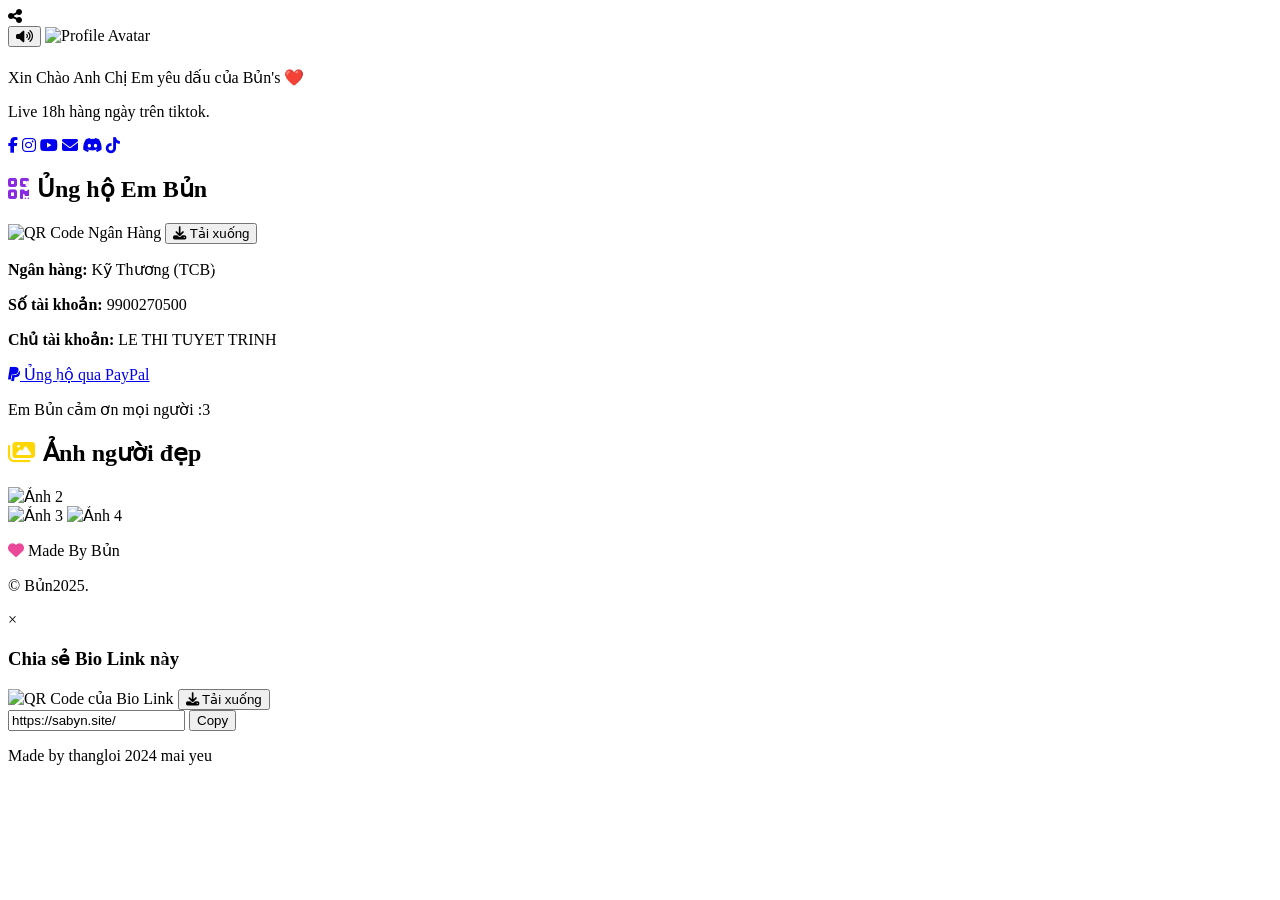
==== index.html @ 8ef98d3c "Update index.html" ====
<!DOCTYPE html>
<html lang="vi">
<head>
    <meta charset="UTF-8" />
    <meta name="viewport" content="width=device-width, initial-scale=1.0" />
    <title>Đảk Đảk Bủn Bủn - Personal Website</title>
    <meta name="description" content="Trang cá nhân của Đảk Đảk Bủn Bủn  - Xin Chào Anh Chị Em yêu dấu của Bủn's ❤️">

    <link rel="apple-touch-icon" sizes="180x180" href="img/apple-touch-icon.png">
    <link rel="icon" type="image/png" sizes="32x32" href="img/favicon-32x32.png">
    <link rel="icon" type="image/png" sizes="16x16" href="img/favicon-16x16.png">
    <link rel="manifest" href="img/site.webmanifest">

    <link rel="stylesheet" href="https://cdnjs.cloudflare.com/ajax/libs/font-awesome/6.4.0/css/all.min.css">
    <link href="https://fonts.googleapis.com/css2?family=Inter:wght@400;500;700&family=Poppins:wght@400;600&display=swap" rel="stylesheet">

    <link rel="stylesheet" href="style.css">
</head>
<body>
<div class="fixed-background"></div>

<div class="container">
    <div class="glass-card profile-section">
        <div class="card-top-left-share-button" id="card-share-button">
            <i class="fas fa-share-alt"></i>
        </div>

        <button id="toggle-music-button" class="music-button card-top-right-music-button" title="Bật/Tắt nhạc nền">
            <i class="fas fa-volume-up"></i>
        </button>

        <div style="position: relative; display: inline-block;">
            <img src="img/avatar.jpeg" alt="Profile Avatar" class="avatar">
            <div class="online-indicator"></div>
        </div>
        <h1 class="profile-name" id="typing"></h1>
        <p class="profile-bio">Xin Chào Anh Chị Em yêu dấu của Bủn's ❤️</p>
        <p class="profile-bio live-info">Live 18h hàng ngày trên tiktok.</p>

        <div class="social-icons">
            <a href="https://www.facebook.com/groups/1285627979933841/?ref=share&mibextid=NSMWBT" class="social-icon" target="_blank" title="Fanpage Facebook"><i class="fab fa-facebook-f"></i></a>
            <a href="https://www.instagram.com/sabyn.chin/" class="social-icon" target="_blank" title="Instagram"><i class="fab fa-instagram"></i></a>
            <a href="https://www.youtube.com/@Chinn27" class="social-icon" target="_blank" title="Youtube"><i class="fab fa-youtube"></i></a>
            <a href="mailto:sabynchinn@gmail.com" class="social-icon" title="Email"><i class="fas fa-envelope"></i></a>
            <a href="https://playerduo.net/6421206e33cfab3e951f48d2" class="social-icon" target="_blank" title="PlayDuo" style="background-image: url('img/pld.png'); background-size: cover; background-position: center;">
            </a>
            <a href="https://discord.com/invite/bJ9pyXB5ab" class="social-icon" target="_blank" title="Discord"><i class="fab fa-discord"></i></a>
            <a href="https://www.tiktok.com/@chinn2705" class="social-icon" target="_blank" title="TikTok Bủn"><i class="fab fa-tiktok"></i></a>
        </div>

    </div>

    <div class="glass-card support-section">
        <h2><i class="fas fa-qrcode" style="color: #8A2BE2; margin-right: 0.5rem;"></i>Ủng hộ Em Bủn</h2>
        <div class="support-qr-wrapper">
            <img src="img/QR.png" alt="QR Code Ngân Hàng" class="support-qr-code">
            <button class="download-qr-overlay" id="download-donate-qr">
                <i class="fas fa-download"></i> Tải xuống
            </button>
        </div>
        <div class="support-bank-info">
            <p><strong>Ngân hàng:</strong> Kỹ Thương (TCB)</p>
            <p><strong>Số tài khoản:</strong> 9900270500</p>
            <p><strong>Chủ tài khoản:</strong> LE THI TUYET TRINH</p>
        </div>
        <a href="https://www.paypal.com/paypalme/sabyn81" target="_blank" class="paypal-button">
            <i class="fab fa-paypal"></i> Ủng hộ qua PayPal
        </a>
        <p class="support-footer-text">Em Bủn cảm ơn mọi người :3</p>
    </div>

    <div class="glass-card showcase-section">
        <h2><i class="fas fa-images" style="color: #ffd700; margin-right: 0.5rem;"></i>Ảnh người đẹp</h2>
        <div class="showcase-grid">
            <img src="img/pic-showcase2.jpg" alt="Ảnh 2" class="showcase-image">
        </div>
        <div class="showcase-grid">
            <img src="img/pic-showcase3.jpg" alt="Ảnh 3" class="showcase-image">
            <img src="img/pic-showcase4.jpg" alt="Ảnh 4" class="showcase-image">
        </div>
        <div class="showcase-center">
        </div>
    </div>

    <div class="glass-card footer">
        <p class="footer-main"><i class="fas fa-heart" style="color: #ec4899; margin-right: 0.25rem;"></i>Made By Bủn</p>
        <p><a href="hiddenthing.html" style="color: inherit; text-decoration: none;">© Bủn2025.</a></p>
    </div>
</div>

<audio id="bg-music" src="music/background.mp3" loop></audio>

<div id="sharePopup" class="popup-overlay">
    <div class="popup-content share-popup-content" onclick="event.stopPropagation()">
        <span class="close-button" id="close-share-popup">×</span>
        <div class="popup-header">
            <h3>Chia sẻ Bio Link này</h3>
        </div>

        <div class="share-qr-wrapper">
            <img src="img/qr-link.png" alt="QR Code của Bio Link" class="share-qr-image" id="bio-link-qr-image">
            <button class="download-qr-overlay" id="download-qr-overlay">
                <i class="fas fa-download"></i> Tải xuống
            </button>
        </div>

        <div class="share-link-box">
            <input type="text" id="bio-link-url" value="https://sabyn.site/" readonly>
            <button id="copy-bio-link">Copy</button>
        </div>
    </div>
</div>

<div id="copyright-hidden-text">
    <p>Made by thangloi 2024 mai yeu</p>
</div>

<script src="script.js"></script>

<!-- Christmas effects: CSS + JS -->
<link rel="stylesheet" href="/assets/christmas-effects.css">
<script src="/assets/christmas-effects.js" defer></script>

</body>
</html>
---- assets/christmas-effects.css ----
/* Christmas visual effects overlay
   - Không thay đổi màu nội dung trang (chỉ phủ hiệu ứng)
   - Tương thích với prefers-reduced-motion
*/

.xmas-overlay,
.xmas-twinkles {
  position: fixed;
  inset: 0;
  width: 100%;
  height: 100%;
  pointer-events: none; /* không chặn tương tác với trang */
  z-index: 9999; /* cao nhưng không quá mức nếu trang đã có overlay cao hơn bạn có thể chỉnh */
}

/* Canvas (tuyết rơi) */
.xmas-overlay canvas {
  width: 100%;
  height: 100%;
  display: block;
}

/* Container cho các đốm sáng lấp lánh */
.xmas-twinkles {
  overflow: hidden;
}

/* Một sao/đốm sáng đơn lẻ */
.xmas-star {
  position: absolute;
  width: 6px;
  height: 6px;
  border-radius: 50%;
  background: rgba(255, 255, 255, 0.9); /* trắng tinh khiết -> không thay đổi màu nội dung */
  filter: blur(2px);
  opacity: 0;
  transform: translate3d(0,0,0) scale(1);
  will-change: opacity, transform;
  animation-name: xmas-twinkle;
  animation-duration: 2.5s;
  animation-iteration-count: infinite;
  animation-timing-function: cubic-bezier(.4,0,.2,1);
}

/* biến thể kích thước/độ mờ */
.xmas-star.small { width: 4px; height: 4px; filter: blur(1px); }
.xmas-star.medium { width: 8px; height: 8px; filter: blur(2px); }
.xmas-star.large { width: 12px; height: 12px; filter: blur(3px); }

/* hoạt ảnh twinkle (lên/xuống nhẹ) */
@keyframes xmas-twinkle {
  0%   { opacity: 0; transform: scale(.8) translateY(0); }
  10%  { opacity: 0.8; transform: scale(1.05) translateY(-2px); }
  50%  { opacity: 0.4; transform: scale(1) translateY(0); }
  90%  { opacity: 0.9; transform: scale(1.1) translateY(-3px); }
  100% { opacity: 0; transform: scale(.9) translateY(0); }
}

/* Tương thích giảm chuyển động: tắt hầu hết animation */
@media (prefers-reduced-motion: reduce) {
  .xmas-star { animation: none; opacity: 0.7; }
}

/* Khi cần ẩn hoàn toàn (JS sẽ thêm class này khi disabled) */
.xmas-disabled { display: none !important; }
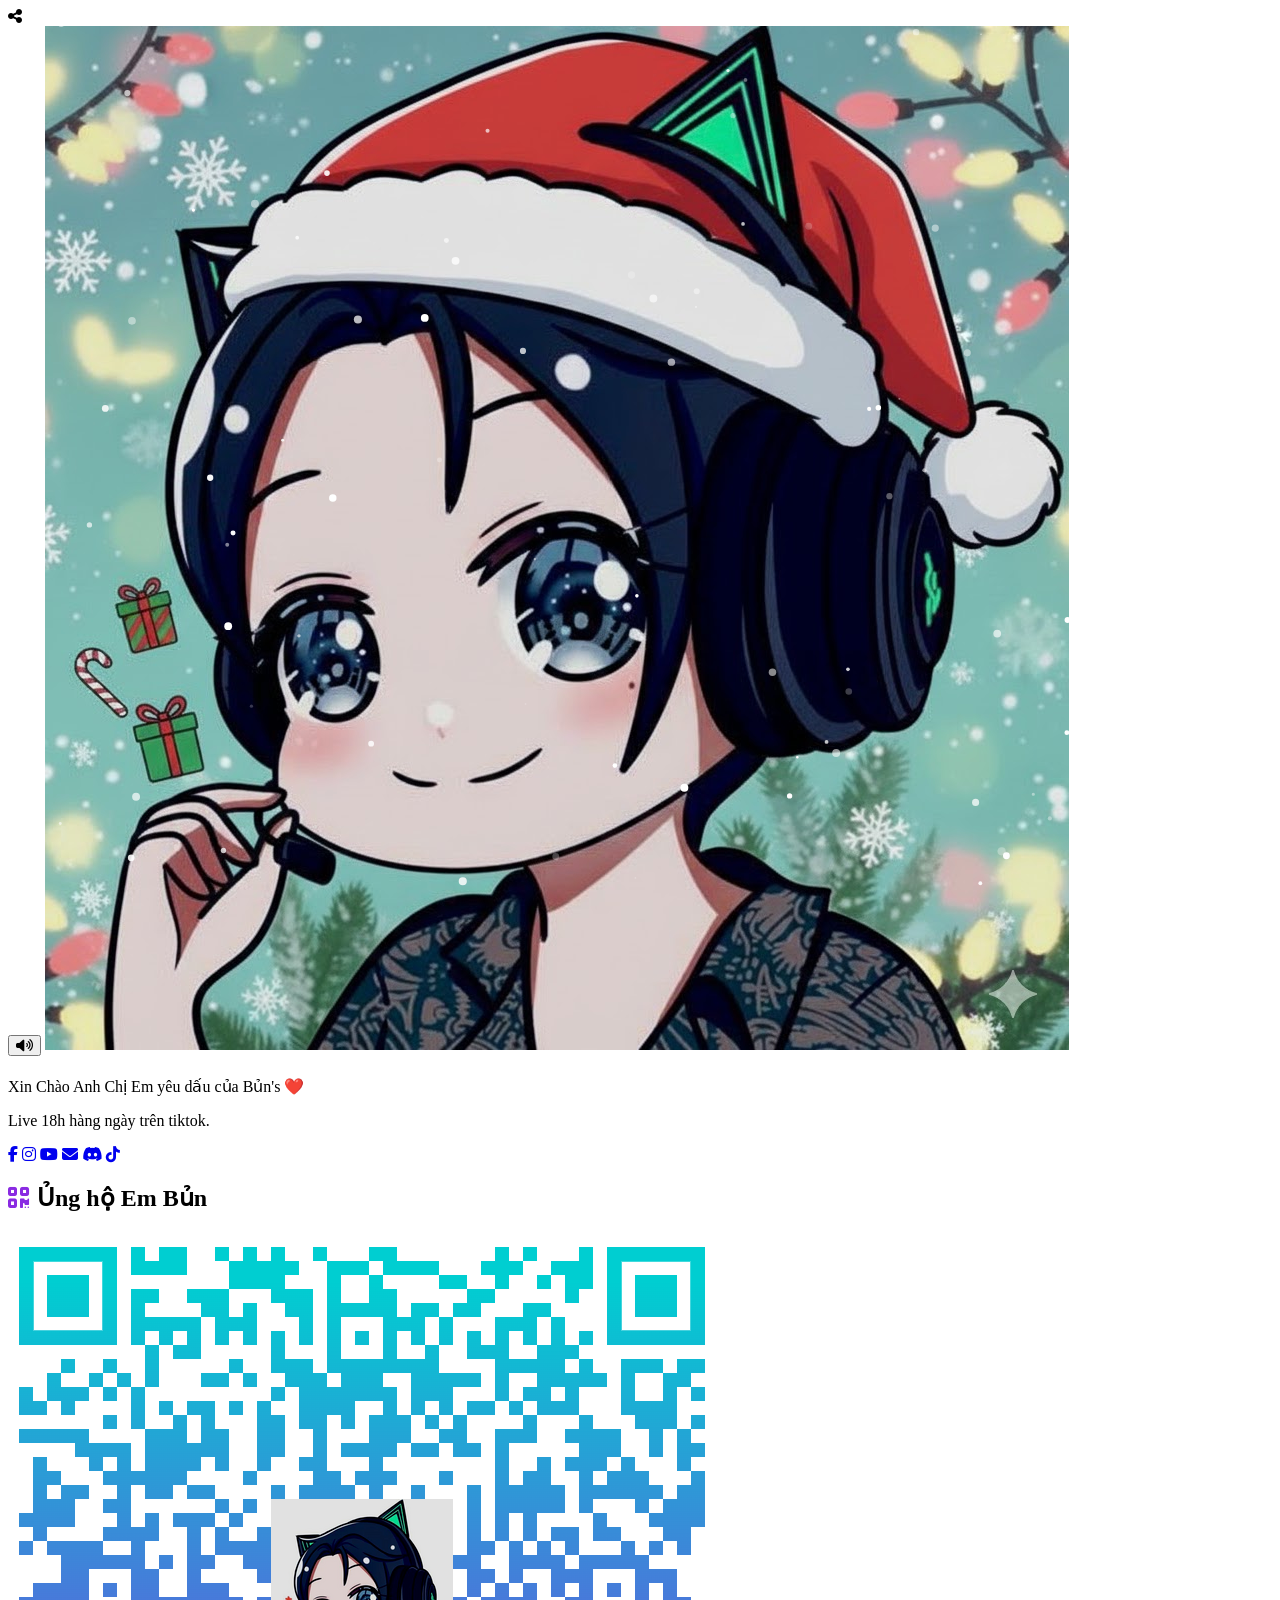
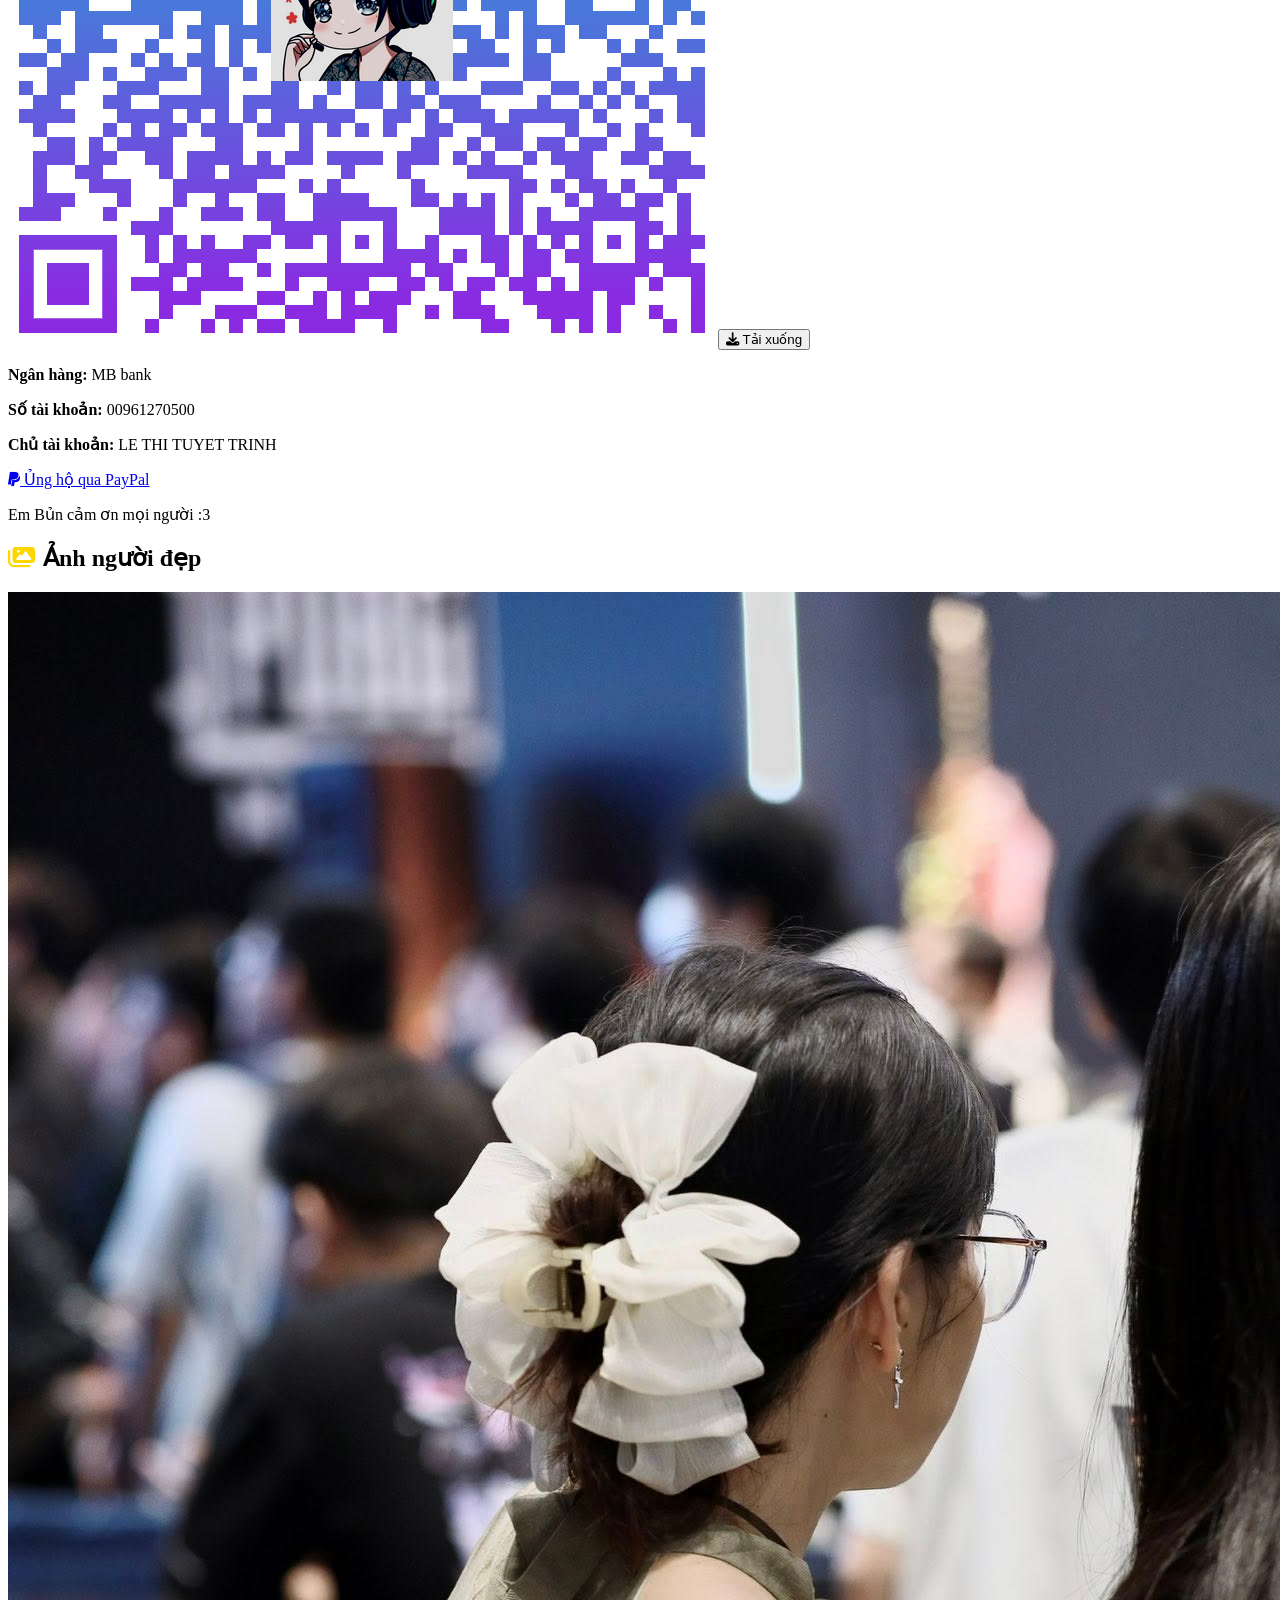
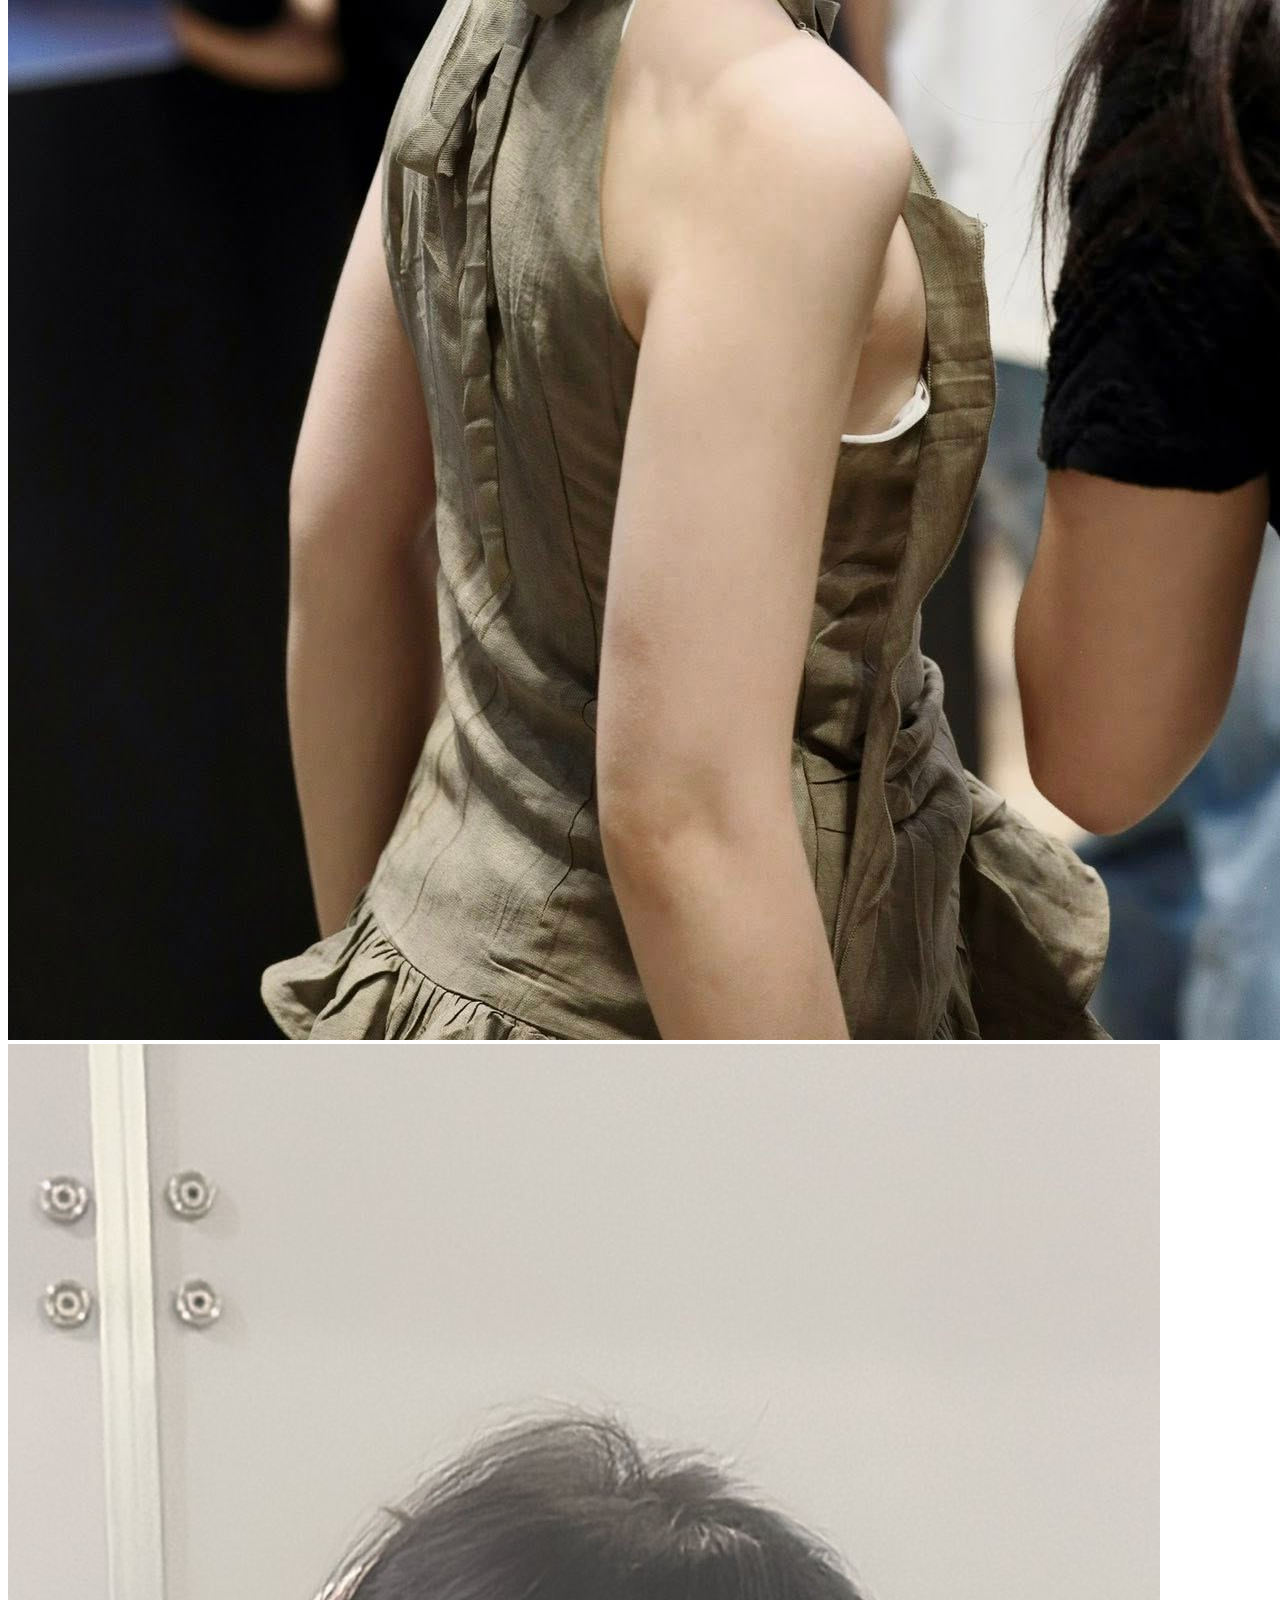
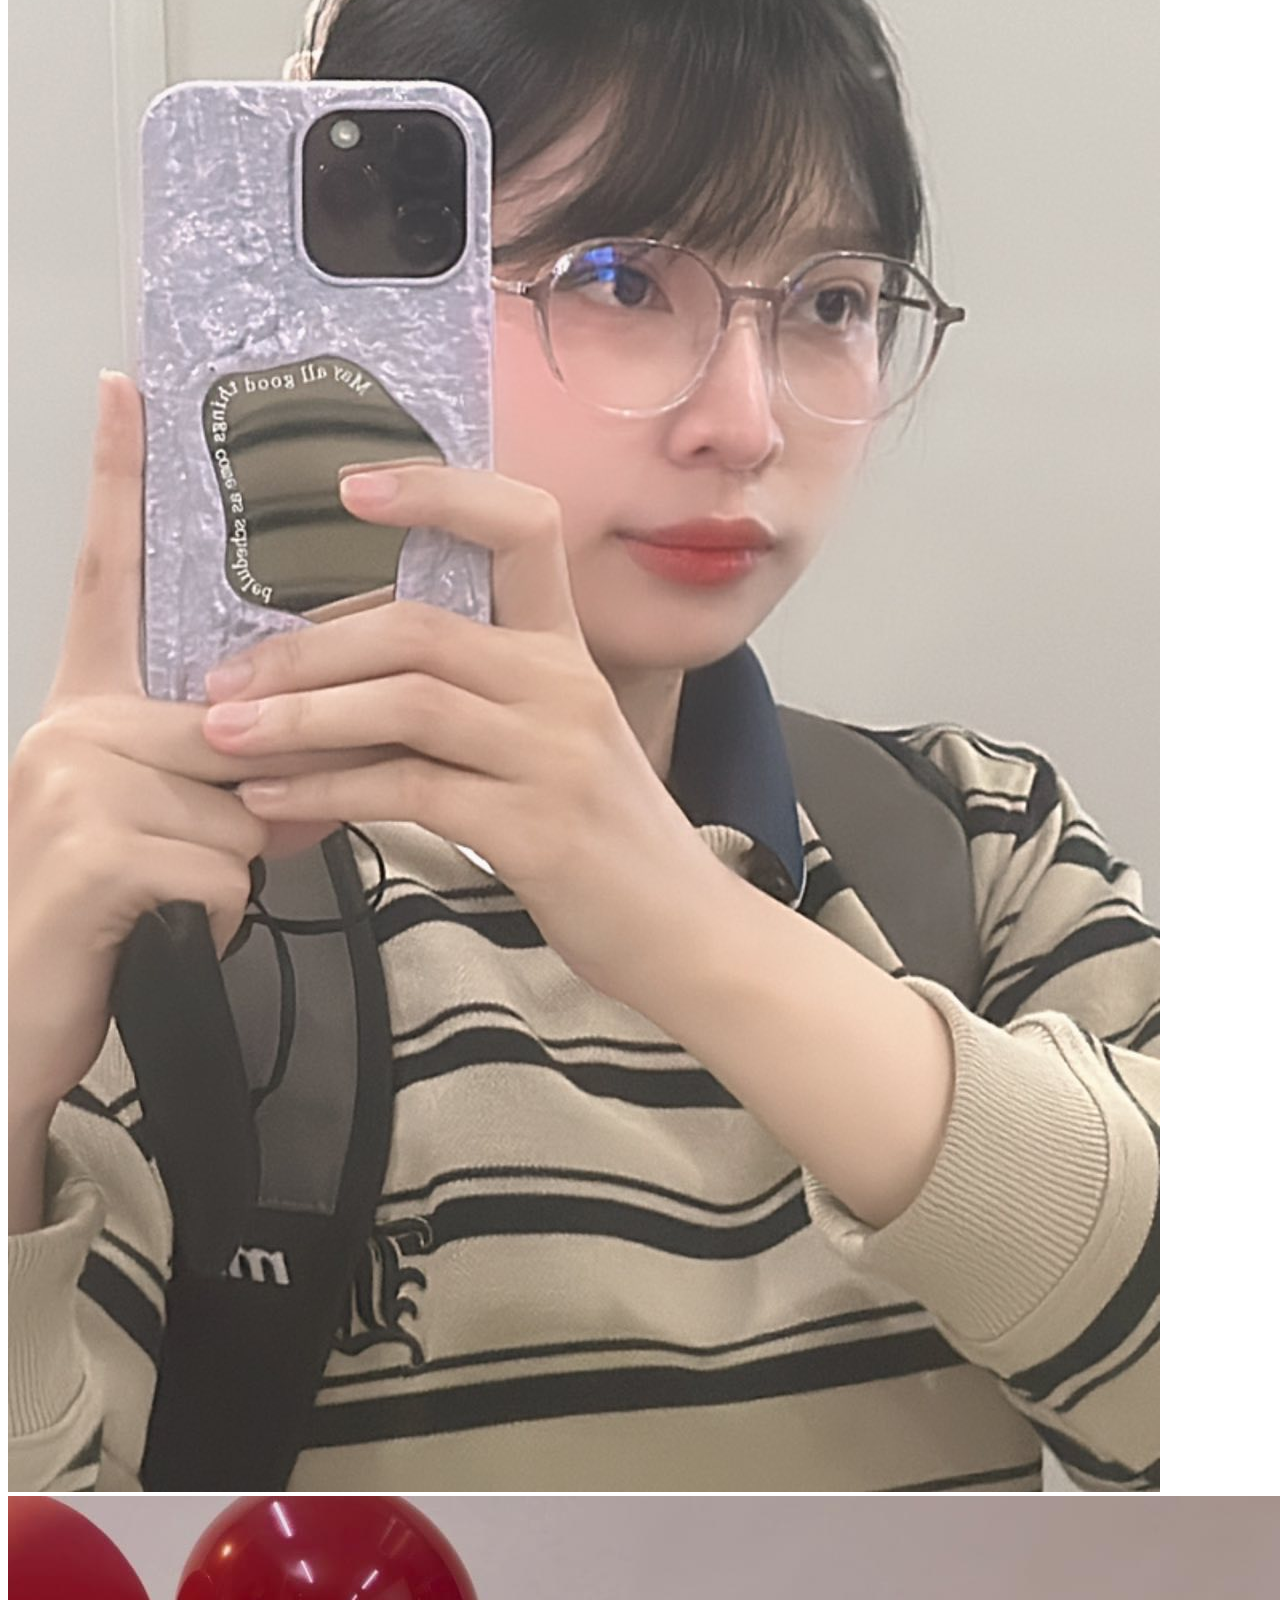
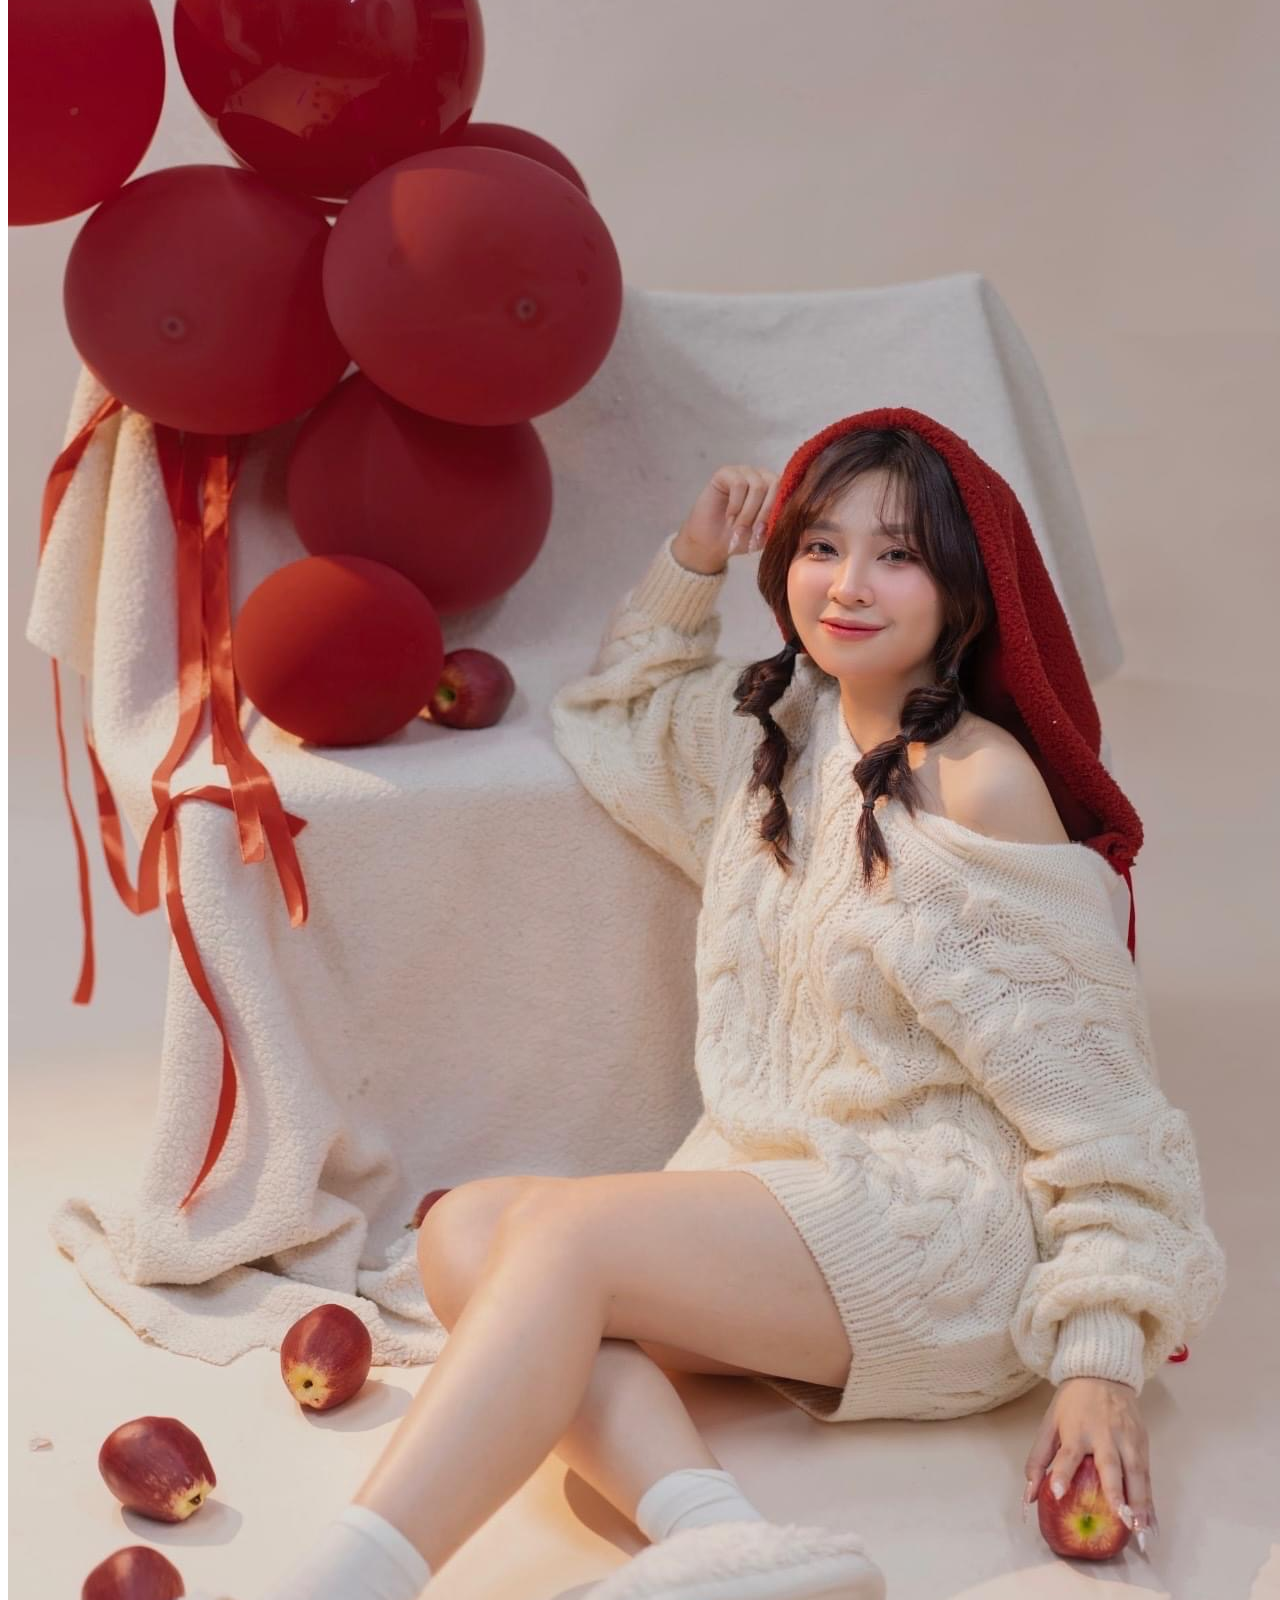
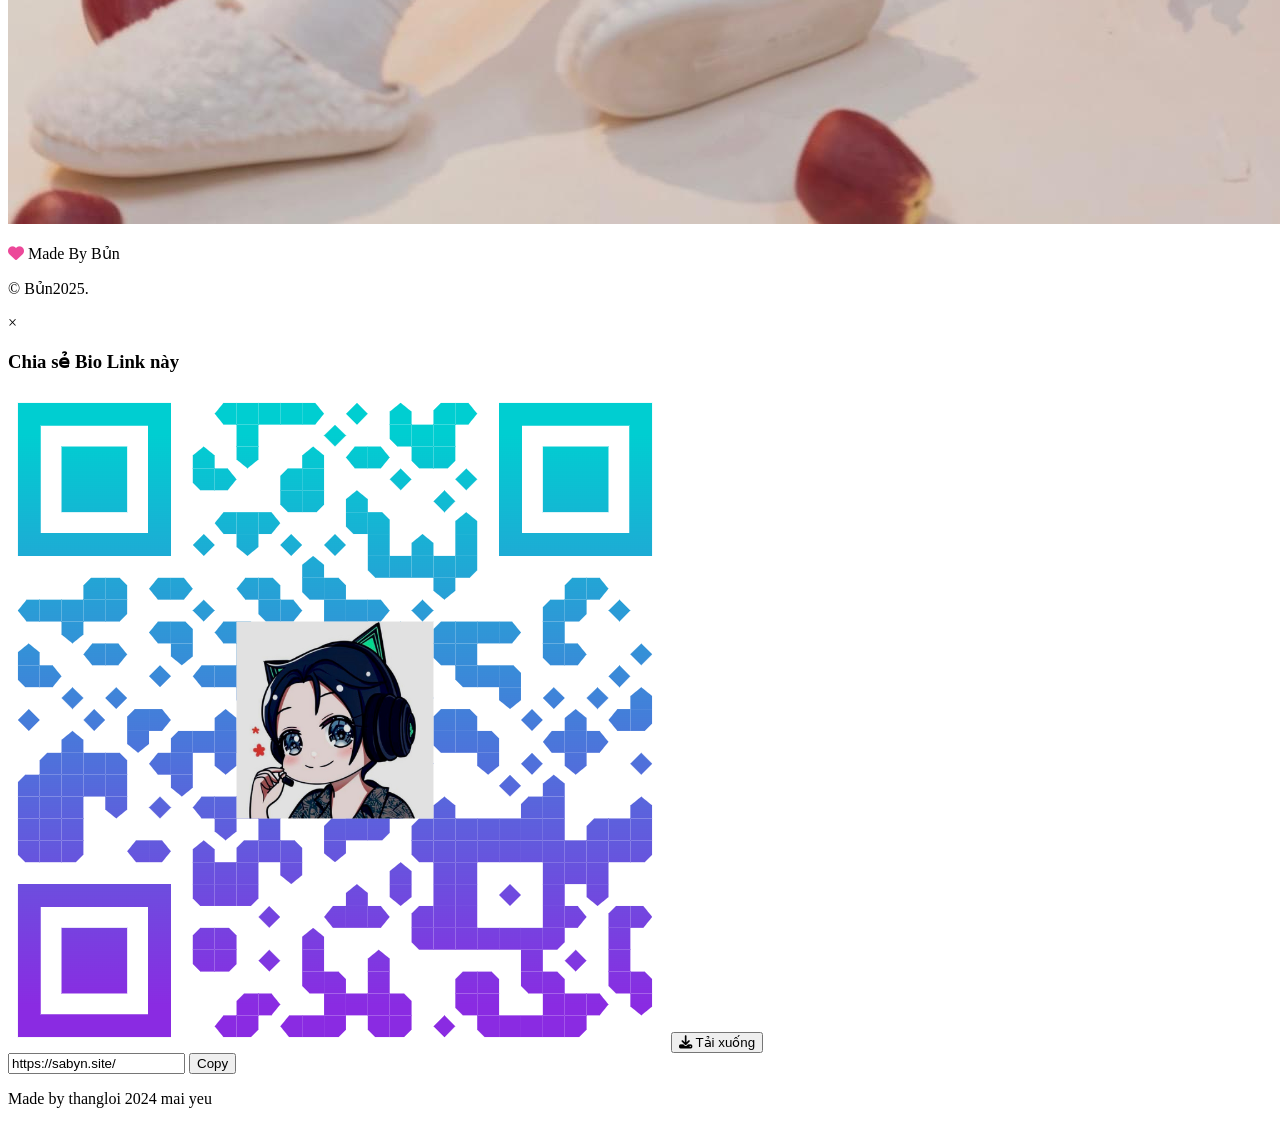
==== commit 9adb6c76: "Update index.html" ====
--- a/index.html
+++ b/index.html
@@ -59,8 +59,8 @@
             </button>
         </div>
         <div class="support-bank-info">
-            <p><strong>Ngân hàng:</strong> Kỹ Thương (TCB)</p>
-            <p><strong>Số tài khoản:</strong> 9900270500</p>
+            <p><strong>Ngân hàng:</strong> MB bank</p>
+            <p><strong>Số tài khoản:</strong> 00961270500</p>
             <p><strong>Chủ tài khoản:</strong> LE THI TUYET TRINH</p>
         </div>
         <a href="https://www.paypal.com/paypalme/sabyn81" target="_blank" class="paypal-button">
@@ -122,4 +122,4 @@
 <script src="/assets/christmas-effects.js" defer></script>
 
 </body>
-</html>+</html>
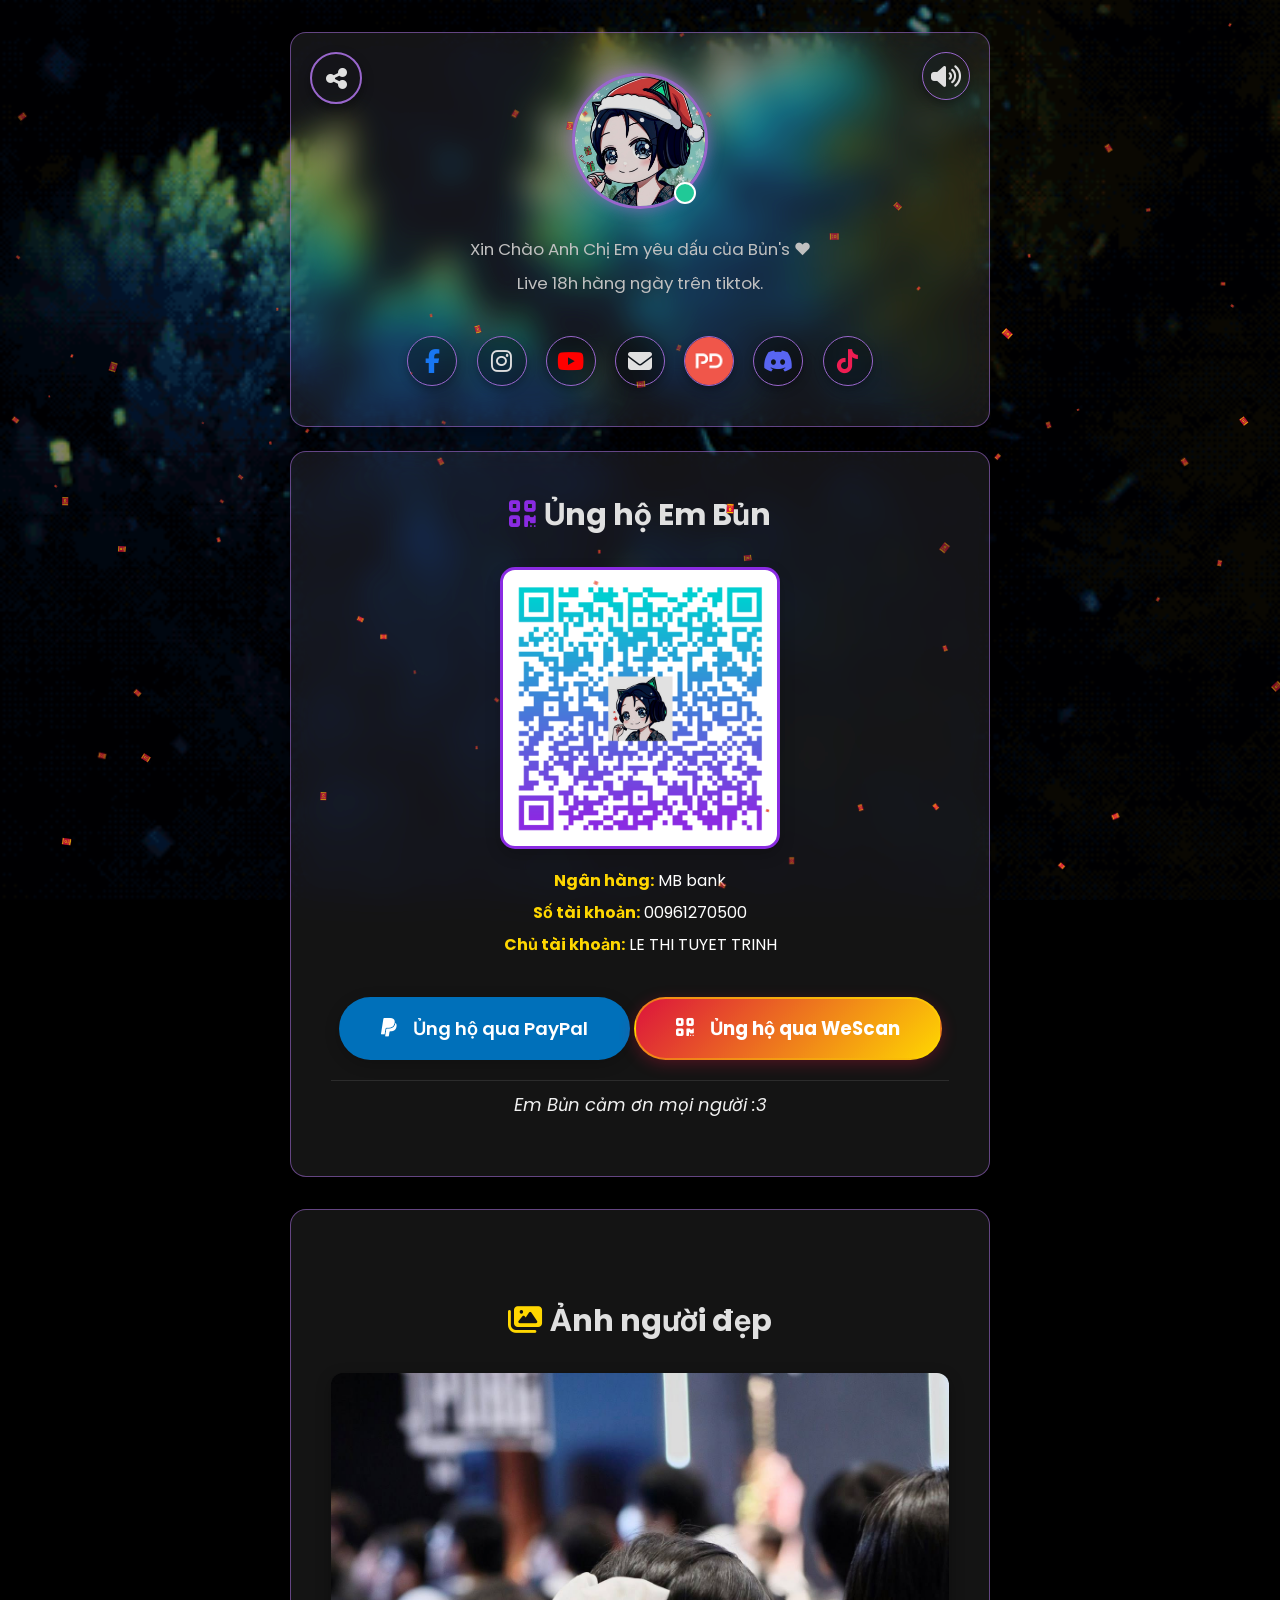
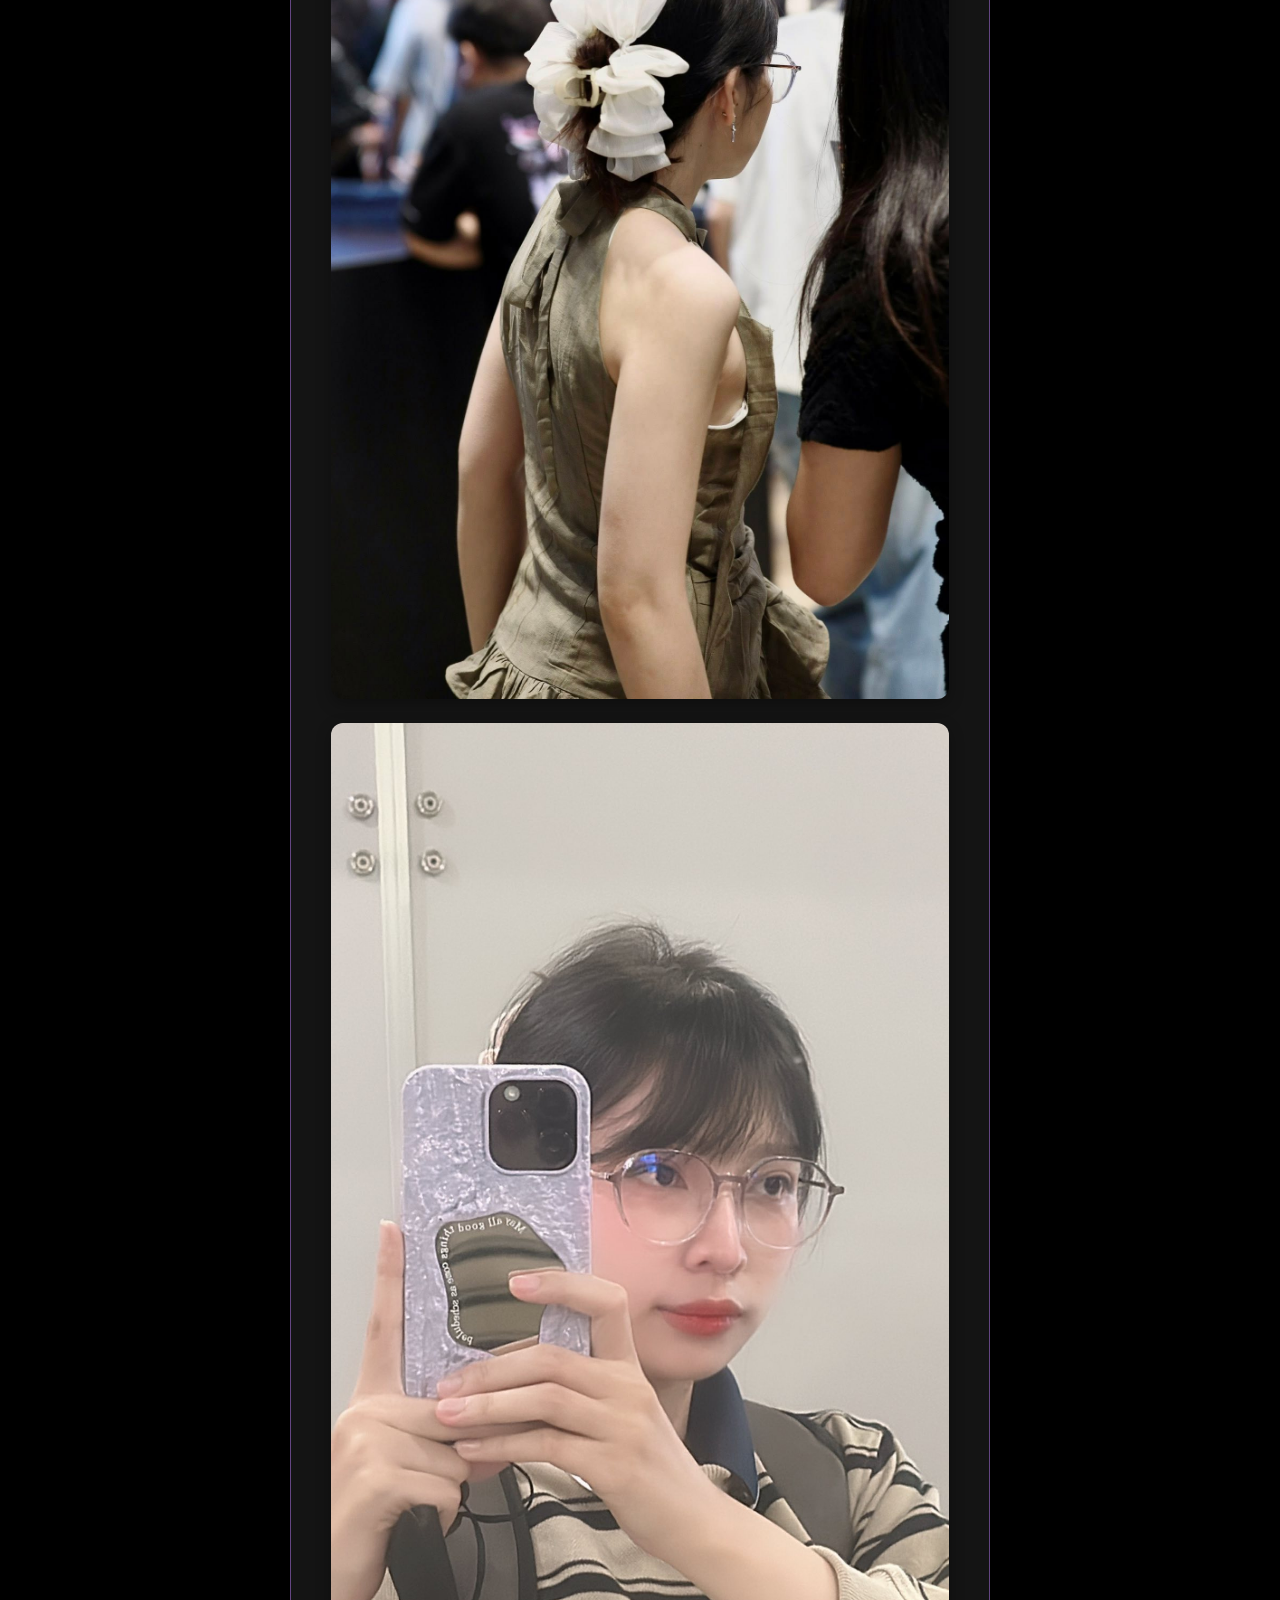
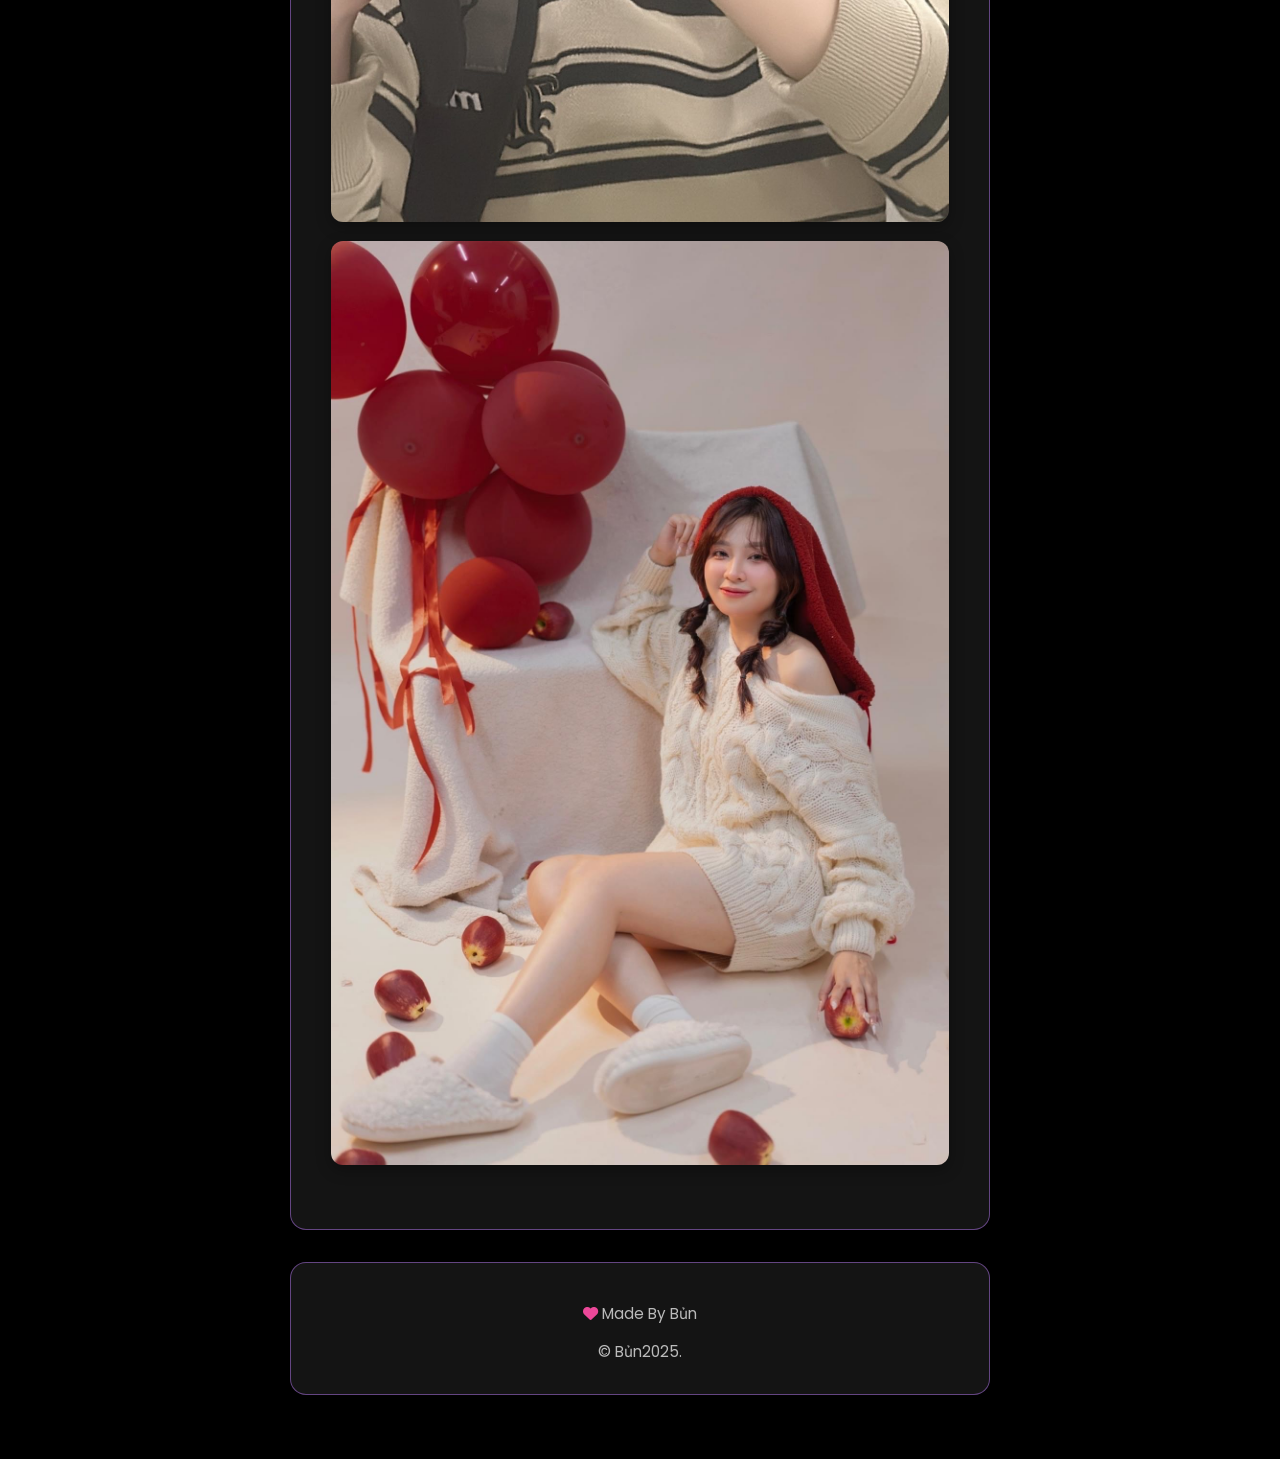
==== commit 275474f7: "Implement Tết updates: lì xì falling effect and WeScan button Co-authored-by: Vuila1 <98251205+Vuila" ====
--- a/index.html
+++ b/index.html
@@ -66,6 +66,9 @@
         <a href="https://www.paypal.com/paypalme/sabyn81" target="_blank" class="paypal-button">
             <i class="fab fa-paypal"></i> Ủng hộ qua PayPal
         </a>
+        <a href="https://wescan.vn/sabynchinn" target="_blank" class="wescan-button">
+            <i class="fas fa-qrcode"></i> Ủng hộ qua WeScan
+        </a>
         <p class="support-footer-text">Em Bủn cảm ơn mọi người :3</p>
     </div>
 
--- a/style.css
+++ b/style.css
@@ -0,0 +1,832 @@
+/* General Body and Container Styles */
+body {
+    font-family: 'Poppins', 'Inter', sans-serif;
+    background-color: black; /* Giữ lại để có nền đen nếu ảnh không tải được */
+    margin: 0;
+    padding: 0;
+    color: white;
+    position: relative;
+}
+
+body::before {
+    content: "";
+    position: fixed;
+    inset: 0;
+    background: rgba(0, 0, 0, 0.5);
+    z-index: -1;
+}
+
+.container {
+    max-width: 700px;
+    margin: auto;
+    padding: 2rem 1.5rem;
+}
+
+/* Glass Card Base Style */
+.glass-card {
+    background: rgba(255, 255, 255, 0.08);
+    border-radius: 1rem;
+    padding: 2.5rem;
+    backdrop-filter: blur(16px) saturate(180%);
+    -webkit-backdrop-filter: blur(16px) saturate(180%);
+    border: 1px solid rgba(153, 102, 204, 0.6);
+    box-shadow: 0 10px 30px rgba(0, 0, 0, 0.5);
+    margin-bottom: 2rem;
+    position: relative;
+}
+
+/* Profile Section */
+.profile-section {
+    text-align: center;
+    margin-bottom: 1.5rem;
+}
+
+.avatar {
+    width: 130px;
+    height: 130px;
+    border-radius: 50%;
+    object-fit: cover;
+    border: 3px solid #9966cc;
+    box-shadow: 0 0 15px rgba(153, 102, 204, 0.7);
+}
+
+.online-indicator {
+    position: absolute;
+    bottom: 12px;
+    right: 12px;
+    background: #20c997;
+    border: 2px solid white;
+    width: 18px;
+    height: 18px;
+    border-radius: 50%;
+}
+
+.profile-name {
+    margin-top: 1.2rem;
+    font-size: 2rem;
+    font-weight: 600;
+    color: #e0e0e0;
+}
+
+.profile-bio {
+    font-size: 1.05rem;
+    color: #c0c0c0;
+    margin-bottom: 0.5rem; /* Đã chỉnh khoảng cách */
+    line-height: 1.5;
+}
+
+.profile-bio.live-info {
+    margin-top: 0.5rem; /* Khoảng cách từ dòng trên xuống */
+    margin-bottom: 2.5rem; /* Khoảng cách dưới dòng này để giữ bố cục */
+}
+
+/* Card Top Left Share Button */
+.card-top-left-share-button {
+    position: absolute;
+    top: 1.2rem;
+    left: 1.2rem;
+    background: transparent;
+    border: 2px solid #9966cc;
+    border-radius: 50%;
+    width: 48px;
+    height: 48px;
+    display: flex;
+    justify-content: center;
+    align-items: center;
+    cursor: pointer;
+    z-index: 1;
+    box-shadow: 0 5px 12px rgba(0, 0, 0, 0.4);
+    transition: all 0.3s ease;
+}
+
+.card-top-left-share-button:hover {
+    background: rgba(153, 102, 204, 0.15);
+    transform: scale(1.08);
+    border: 2px solid #bb99dd;
+    box-shadow: 0 0 15px rgba(153, 102, 204, 0.7);
+}
+
+.card-top-left-share-button i {
+    color: #e0e0e0;
+    font-size: 1.5rem;
+}
+
+/* Card Top Right Music Button */
+.card-top-right-music-button {
+    position: absolute;
+    top: 1.2rem;
+    right: 1.2rem;
+}
+
+/* Music Control Button (General styles for music button) */
+.music-button {
+    background: transparent;
+    border: 1px solid #9966cc;
+    border-radius: 50%;
+    width: 48px;
+    height: 48px;
+    display: inline-flex;
+    justify-content: center;
+    align-items: center;
+    cursor: pointer;
+    box-shadow: 0 4px 10px rgba(0,0,0,0.3);
+    transition: all 0.3s ease;
+    color: #e0e0e0;
+    font-size: 1.5rem;
+    outline: none;
+    z-index: 1;
+}
+
+.music-button:hover {
+    background-color: rgba(153, 102, 204, 0.25);
+    transform: translateY(-3px) scale(1.08);
+    border: 2px solid #bb99dd;
+    box-shadow: 0 0 15px rgba(153, 102, 204, 0.7);
+}
+
+.music-button.playing {
+    background-color: rgba(153, 102, 204, 0.3);
+    border-color: #9966cc;
+    color: #9966cc;
+    box-shadow: 0 0 15px rgba(153, 102, 204, 0.7);
+}
+
+.music-button.playing:hover {
+    background-color: rgba(153, 102, 204, 0.5);
+    color: #bb99dd;
+    border-color: #bb99dd;
+    box-shadow: 0 0 20px rgba(153, 102, 204, 0.9);
+}
+
+
+/* Social Icons */
+.social-icons {
+    margin-top: 1.5rem;
+    display: flex;
+    justify-content: center;
+    flex-wrap: wrap;
+    gap: 1.2rem;
+}
+
+.social-icon {
+    color: #e0e0e0;
+    font-size: 1.5rem;
+    text-decoration: none;
+    transition: color 0.3s ease, transform 0.3s ease, background-color 0.3s ease, border-color 0.3s ease, box-shadow 0.3s ease;
+    background: rgba(0, 0, 0, 0.3);
+    border: 1px solid #9966cc;
+    border-radius: 50%;
+    width: 48px;
+    height: 48px;
+    display: flex;
+    justify-content: center;
+    align-items: center;
+    box-shadow: 0 4px 10px rgba(0,0,0,0.3);
+}
+
+.social-icon:hover {
+    color: #bb99dd;
+    transform: scale(1.15); /* Chỉ scale, không translateY để giữ bố cục */
+    background-color: rgba(153, 102, 204, 0.3);
+    border: 2px solid #bb99dd;
+    box-shadow: 0 0 15px rgba(153, 102, 204, 0.7);
+}
+
+
+/* Specific Social Icon Colors */
+.social-icon .fab.fa-youtube { color: #ff0000; }
+.social-icon .fab.fa-discord { color: #5865f2; }
+.social-icon .fab.fa-facebook-f { color: #1877f2; }
+.social-icon .fab.fa-facebook { color: #1877f2; }
+.social-icon .fab.fa-tiktok { color: #ee1d52; }
+.social-icon .fas.fa-gamepad { color: #9966cc; }
+
+
+/* Dedicated Support Section */
+.support-section {
+    text-align: center;
+}
+
+.support-section h2 {
+    margin-top: 0;
+    margin-bottom: 1.8rem;
+    font-size: 1.9rem;
+    color: #e0e0e0;
+}
+
+.support-section h2 i {
+    color: #9966cc;
+    margin-right: 0.6rem;
+}
+
+/* Wrapper cho QR code donate và nút tải xuống */
+.support-qr-wrapper {
+    position: relative;
+    width: 80%;
+    max-width: 250px;
+    height: auto;
+    margin: 0 auto 20px auto;
+    background: white;
+    padding: 12px;
+    border-radius: 15px;
+    box-shadow: 0 6px 15px rgba(0,0,0,0.2);
+    overflow: hidden;
+    transform-style: preserve-3d;
+    perspective: 1000px;
+    transition: transform 0.3s ease;
+    border: 3px solid #8A2BE2;
+}
+
+/* Hover effects for support-qr-wrapper */
+.support-qr-wrapper:hover {
+    transform: translateY(5px);
+}
+
+.support-qr-wrapper:hover .support-qr-code {
+    opacity: 0.3;
+}
+
+.support-qr-wrapper:hover .download-qr-overlay {
+    opacity: 1;
+    visibility: visible;
+    transform: translate(-50%, -50%) rotateY(0deg);
+}
+
+
+/* Apply general QR image styles for both share and support QR */
+.support-qr-code, .share-qr-image {
+    width: 100%;
+    height: 100%;
+    object-fit: contain;
+    display: block;
+    border-radius: 10px;
+    transition: opacity 0.3s ease, transform 0.3s ease;
+    backface-visibility: hidden;
+}
+
+/* Apply general download overlay styles for both share and support QR */
+.download-qr-overlay {
+    position: absolute;
+    top: 50%;
+    left: 50%;
+    transform: translate(-50%, -50%) rotateY(180deg);
+    background: rgba(0, 0, 0, 0.75);
+    color: #e0e0e0;
+    border: 2px solid #9966cc;
+    border-radius: 10px;
+    padding: 1rem 2rem;
+    font-size: 1.3rem;
+    font-weight: 600;
+    cursor: pointer;
+    opacity: 0;
+    visibility: hidden;
+    transition: opacity 0.3s ease, visibility 0.3s ease, transform 0.3s ease;
+    display: flex;
+    align-items: center;
+    gap: 0.75rem;
+    z-index: 10;
+    backface-visibility: hidden;
+}
+
+/* Specific border color for donate download button if needed */
+.support-qr-wrapper .download-qr-overlay {
+    border: 2px solid #8A2BE2;
+}
+
+
+.support-bank-info p {
+    margin: 8px 0;
+    font-size: 16px;
+    line-height: 1.5;
+}
+
+.support-bank-info strong {
+    color: #FFD700;
+}
+
+.support-footer-text {
+    font-size: 18px;
+    color: #f0f0f0;
+    font-style: italic;
+    margin-top: 20px;
+    padding-top: 10px;
+    border-top: 1px solid rgba(255, 255, 255, 0.1);
+}
+
+/* Showcase Section */
+.showcase-section {
+    text-align: center;
+}
+
+.showcase-section h2 {
+    margin-top: 3rem;
+    margin-bottom: 1.8rem;
+    font-size: 1.9rem;
+    color: #e0e0e0;
+}
+
+.showcase-section h2 i {
+    color: #ffd700;
+    margin-right: 0.6rem;
+}
+
+.showcase-grid {
+    display: grid;
+    grid-template-columns: repeat(auto-fit, minmax(150px, 1fr));
+    gap: 1.2rem;
+    margin-bottom: 2rem;
+}
+
+.showcase-image {
+    width: 100%;
+    border-radius: 0.75rem;
+    box-shadow: 0 5px 15px rgba(0,0,0,0.3);
+    transition: transform 0.2s ease;
+}
+
+.showcase-image:hover {
+    transform: scale(1.03);
+}
+
+.showcase-center {
+    text-align: center;
+    margin-top: 1.5rem;
+}
+
+/* Footer */
+.footer {
+    text-align: center;
+    font-size: 0.95rem;
+    color: #bbb;
+    padding-top: 1.5rem;
+    padding-bottom: 1rem;
+}
+
+.footer-main i {
+    color: #ec4899;
+}
+
+/* Popup Base Styles (for share) */
+.popup-overlay {
+    display: none;
+    position: fixed;
+    z-index: 1000;
+    left: 0;
+    top: 0;
+    width: 100%;
+    height: 100%;
+    overflow: auto;
+    background-color: rgba(0,0,0,0.7);
+    backdrop-filter: blur(5px);
+    -webkit-backdrop-filter: blur(5px);
+    justify-content: center;
+    align-items: center;
+    opacity: 0;
+    transition: opacity 0.3s ease;
+}
+
+.popup-overlay.active {
+    display: flex;
+    opacity: 1;
+}
+
+.popup-content {
+    background-color: #333;
+    margin: auto;
+    padding: 25px;
+    border-radius: 15px;
+    width: 90%;
+    max-width: 400px;
+    box-shadow: 0 5px 15px rgba(0,0,0,0.5);
+    position: relative;
+    color: #f0f0f0;
+    font-family: 'Segoe UI', Tahoma, Geneva, Verdana, sans-serif;
+    transform: scale(0.95);
+    transition: transform 0.3s ease, opacity 0.3s ease;
+    opacity: 0;
+}
+
+.popup-overlay.active .popup-content {
+    transform: scale(1);
+    opacity: 1;
+}
+
+/* Close Button for Popups */
+.close-button {
+    color: #aaa;
+    float: right;
+    font-size: 28px;
+    font-weight: bold;
+    position: absolute;
+    top: 10px;
+    right: 20px;
+    cursor: pointer;
+    transition: 0.3s;
+}
+
+.close-button:hover,
+.close-button:focus {
+    color: #fff;
+    text-decoration: none;
+}
+
+/* Popup Header */
+.popup-header {
+    text-align: center;
+    margin-bottom: 20px;
+    padding-bottom: 10px;
+    border-bottom: 1px solid #444;
+}
+
+.popup-header h3 {
+    margin: 0;
+    font-size: 24px;
+    color: #8A2BE2;
+}
+
+/* Share Popup Specific Styles */
+.share-popup-content {
+    background: rgba(255, 255, 255, 0.1);
+    border: 1px solid rgba(153, 102, 204, 0.5);
+    backdrop-filter: blur(20px) saturate(180%);
+    -webkit-backdrop-filter: blur(20px) saturate(180%);
+}
+
+.share-popup-content h3 {
+    margin-bottom: 1.8rem;
+    font-size: 1.6rem;
+    color: #e0e0e0;
+}
+
+.share-qr-wrapper {
+    position: relative;
+    width: 200px;
+    height: 200px;
+    margin: 0 auto 2rem auto;
+    background: white;
+    padding: 12px;
+    border-radius: 15px;
+    box-shadow: 0 6px 15px rgba(0,0,0,0.2);
+    overflow: hidden;
+    transform-style: preserve-3d;
+    perspective: 1000px;
+    transition: transform 0.3s ease;
+}
+
+.share-qr-wrapper:hover {
+    transform: rotateY(12deg);
+}
+
+.share-qr-wrapper:hover .share-qr-image {
+    opacity: 0.3;
+    transform: rotateY(12deg);
+}
+
+.share-qr-wrapper:hover .download-qr-overlay {
+    opacity: 1;
+    visibility: visible;
+    transform: translate(-50%, -50%) rotateY(0deg);
+}
+
+.share-link-box {
+    display: flex;
+    align-items: center;
+    background-color: rgba(0, 0, 0, 0.4);
+    border-radius: 0.85rem;
+    padding: 0.6rem;
+    margin-top: 2rem;
+    border: 2px solid #9966cc;
+    box-shadow: 0 5px 10px rgba(0,0,0,0.25);
+}
+
+.share-link-box input {
+    flex-grow: 1;
+    border: none;
+    background: transparent;
+    outline: none;
+    font-size: 1.05rem;
+    color: #e0e0e0;
+    padding: 0.6rem 1rem;
+}
+
+.share-link-box button {
+    background-color: #9966cc;
+    color: #e0e0e0;
+    border: none;
+    border-radius: 0.6rem;
+    padding: 0.8rem 1.4rem;
+    cursor: pointer;
+    font-size: 1.05rem;
+    font-weight: 600;
+    transition: background-color 0.2s ease, transform 0.2s ease;
+}
+
+.share-link-box button:hover {
+    background-color: #bb99dd;
+    transform: translateY(-3px);
+}
+
+/* Responsive adjustments */
+@media (max-width: 768px) {
+    .container {
+        padding: 1.5rem 1rem;
+    }
+    .glass-card {
+        padding: 2rem;
+    }
+    .card-top-left-share-button {
+        top: 1rem;
+        left: 1rem;
+        width: 42px;
+        height: 42px;
+    }
+    .card-top-left-share-button i {
+        font-size: 1.3rem;
+    }
+    .card-top-right-music-button {
+        top: 1rem;
+        right: 1rem;
+        width: 42px;
+        height: 42px;
+        font-size: 1.3rem;
+    }
+    .popup-content {
+        padding: 1.8rem;
+    }
+    .popup-header h3 {
+        font-size: 1.4rem;
+    }
+    .support-qr-wrapper {
+        width: 70%;
+        max-width: 200px;
+    }
+    .support-bank-info p {
+        font-size: 14px;
+    }
+    .support-footer-text {
+        font-size: 16px;
+    }
+    .share-qr-wrapper {
+        width: 160px;
+        height: 160px;
+        padding: 10px;
+    }
+    .download-qr-overlay {
+        padding: 0.7rem 1.2rem;
+        font-size: 1.1rem;
+    }
+    .share-link-box input {
+        font-size: 0.95rem;
+    }
+    .share-link-box button {
+        padding: 0.6rem 1rem;
+        font-size: 0.95rem;
+    }
+    .avatar {
+        width: 100px;
+        height: 100px;
+    }
+    .online-indicator {
+        width: 14px;
+        height: 14px;
+        bottom: 8px;
+        right: 8px;
+    }
+    .profile-name {
+        font-size: 1.6rem;
+    }
+    .profile-bio {
+        font-size: 0.95rem;
+    }
+    .social-icon {
+        font-size: 1.2rem;
+        width: 40px;
+        height: 40px;
+    }
+    .social-icons {
+        gap: 0.8rem;
+    }
+}
+
+/* Dòng bản quyền ẩn, chỉ hiện khi F12 */
+#copyright-hidden-text {
+    position: absolute;
+    left: -9999px;
+    top: -9999px;
+    width: 1px;
+    height: 1px;
+    overflow: hidden;
+    opacity: 0;
+    pointer-events: none;
+    user-select: none;
+    white-space: nowrap;
+
+    /* Styles khi được phát hiện trong DevTools */
+    color: #555;
+    font-size: 10px;
+    text-align: center;
+    width: auto;
+    height: auto;
+}
+
+#copyright-hidden-text p {
+    margin: 0;
+    padding: 0;
+}
+    /* Thêm CSS này cho ảnh nền cố định trên mọi thiết bị */
+.fixed-background {
+    position: fixed; /* Làm cho nó cố định trên màn hình */
+    top: 0;
+    left: 0;
+    width: 100%;
+    height: 100%;
+    background: url("img/background.gif") no-repeat center center;
+    background-size: cover;
+    z-index: -2; /* Đảm bảo nó nằm dưới lớp phủ 'body::before' (có z-index: -1) và nội dung chính */
+}
+
+/* --- */
+/* Showcase Game Section Specific Styles */
+.game-call-to-action {
+    text-align: center;
+    margin-top: 1rem;
+    margin-bottom: 2rem;
+    font-size: 1.15em; /* Tăng kích thước font nhẹ */
+    color: #f0f0f0;
+    font-weight: 500;
+    line-height: 1.4;
+}
+
+.showcase-grid {
+    display: flex; /* Dùng flexbox để linh hoạt hơn */
+    justify-content: center; /* Căn giữa các game item */
+    flex-wrap: wrap; /* Cho phép các item xuống dòng */
+    gap: 1.2rem; /* Khoảng cách giữa các game item */
+    margin-bottom: 1.5rem; /* Khoảng cách giữa các hàng game */
+}
+
+.game-item {
+    text-align: center;
+    background: rgba(255, 255, 255, 0.08); /* Nền glassmorphism cho từng item game */
+    border: 1px solid rgba(153, 102, 204, 0.4); /* Viền mờ đồng bộ với glass-card */
+    border-radius: 0.85rem; /* Bo góc nhẹ nhàng */
+    padding: 10px 12px; /* Đệm bên trong */
+    width: 130px; /* Chiều rộng cố định cho mỗi game item */
+    display: flex;
+    flex-direction: column;
+    align-items: center;
+    justify-content: center;
+    box-shadow: 0 5px 15px rgba(0,0,0,0.3);
+    transition: transform 0.2s ease, background-color 0.2s ease, border-color 0.2s ease;
+    cursor: pointer;
+}
+
+.game-item:hover {
+    transform: translateY(-8px) scale(1.03); /* Hiệu ứng nổi bật hơn khi hover */
+    background-color: rgba(153, 102, 204, 0.15); /* Nền highlight nhẹ */
+    border-color: rgba(153, 102, 204, 0.7); /* Viền rõ hơn */
+}
+
+.game-item a {
+    text-decoration: none; /* Bỏ gạch chân cho link */
+    color: inherit; /* Kế thừa màu chữ */
+    display: flex; /* Dùng flexbox để căn chỉnh nội dung bên trong */
+    flex-direction: column;
+    align-items: center;
+    justify-content: center;
+    width: 100%; /* Đảm bảo link chiếm toàn bộ item */
+    height: 100%;
+}
+
+.game-item .showcase-image {
+    width: 80px; /* Kích thước icon game */
+    height: 80px; /* Kích thước icon game */
+    object-fit: cover;
+    border-radius: 18px; /* Bo tròn vừa phải cho icon game */
+    margin-bottom: 0.6rem;
+    border: 2px solid rgba(255, 255, 255, 0.25); /* Viền mờ cho icon */
+    box-shadow: 0 2px 8px rgba(0,0,0,0.2);
+    transition: border-color 0.2s ease;
+}
+
+.game-item:hover .showcase-image {
+    border-color: #9966cc; /* Viền nổi bật hơn khi hover */
+}
+
+.game-item .game-name {
+    font-size: 0.95em; /* Kích thước font cho tên game */
+    font-weight: 600;
+    color: #e0e0e0; /* Màu chữ gần trắng */
+    margin: 0;
+    text-align: center;
+    /* Đảm bảo tên game không quá dài và có thể hiển thị trong 1 dòng */
+    white-space: nowrap;
+    overflow: hidden;
+    text-overflow: ellipsis;
+    width: 100%; /* Đảm bảo văn bản không tràn ra ngoài game-item */
+}
+
+.showcase-center .game-item {
+    width: 150px; /* Game chính có thể lớn hơn một chút */
+    padding: 15px;
+}
+
+.showcase-center .game-item .showcase-image {
+    width: 100px; /* Icon game chính lớn hơn */
+    height: 100px;
+    border-radius: 20px;
+}
+
+.showcase-center .game-item .game-name {
+    font-size: 1.05em; /* Tên game chính to hơn */
+}
+
+/* Responsive adjustments for game showcase */
+@media (max-width: 768px) {
+    .game-call-to-action {
+        font-size: 1.05em;
+        margin-top: 0.8rem;
+        margin-bottom: 1.5rem;
+    }
+    .showcase-grid {
+        gap: 1rem;
+        margin-bottom: 1rem;
+    }
+    .game-item {
+        width: 110px; /* Giảm kích thước trên mobile */
+        padding: 8px 10px;
+    }
+    .game-item .showcase-image {
+        width: 65px;
+        height: 65px;
+        border-radius: 15px;
+        margin-bottom: 0.5rem;
+    }
+    .game-item .game-name {
+        font-size: 0.85em;
+    }
+    .showcase-center .game-item {
+        width: 130px; /* Game chính trên mobile */
+        padding: 10px;
+    }
+    .showcase-center .game-item .showcase-image {
+        width: 80px;
+        height: 80px;
+    }
+    .showcase-section h2 {
+        font-size: 1.7rem; /* Giảm kích thước tiêu đề phần showcase trên mobile */
+        margin-top: 2rem;
+        margin-bottom: 1.5rem;
+    }
+}
+.paypal-button {
+    display: inline-block;
+    background-color: #0070ba;
+    color: white;
+    padding: 1rem 2.5rem;
+    border-radius: 50px;
+    text-decoration: none;
+    font-weight: 600;
+    font-size: 1.15rem;
+    margin-top: 2rem;
+    box-shadow: 0 4px 15px rgba(0, 0, 0, 0.2);
+    transition: transform 0.2s ease, box-shadow 0.2s ease, background-color 0.2s ease;
+    border: 2px solid transparent;
+}
+
+.paypal-button:hover {
+    background-color: #005691;
+    transform: translateY(-4px);
+    box-shadow: 0 8px 20px rgba(0, 0, 0, 0.3);
+}
+
+.paypal-button i {
+    margin-right: 0.75rem;
+    font-size: 1.3rem;
+}
+
+.wescan-button {
+    display: inline-block;
+    background: linear-gradient(135deg, #dc143c 0%, #ffd700 100%);
+    color: white;
+    padding: 1rem 2.5rem;
+    border-radius: 50px;
+    text-decoration: none;
+    font-weight: 700;
+    font-size: 1.15rem;
+    margin-top: 1rem;
+    box-shadow: 0 4px 15px rgba(220, 20, 60, 0.3);
+    transition: transform 0.2s ease, box-shadow 0.2s ease;
+    border: 2px solid rgba(255, 215, 0, 0.5);
+}
+
+.wescan-button:hover {
+    transform: translateY(-4px);
+    box-shadow: 0 8px 20px rgba(220, 20, 60, 0.5);
+    border-color: #ffd700;
+}
+
+.wescan-button i {
+    margin-right: 0.75rem;
+    font-size: 1.3rem;
+}
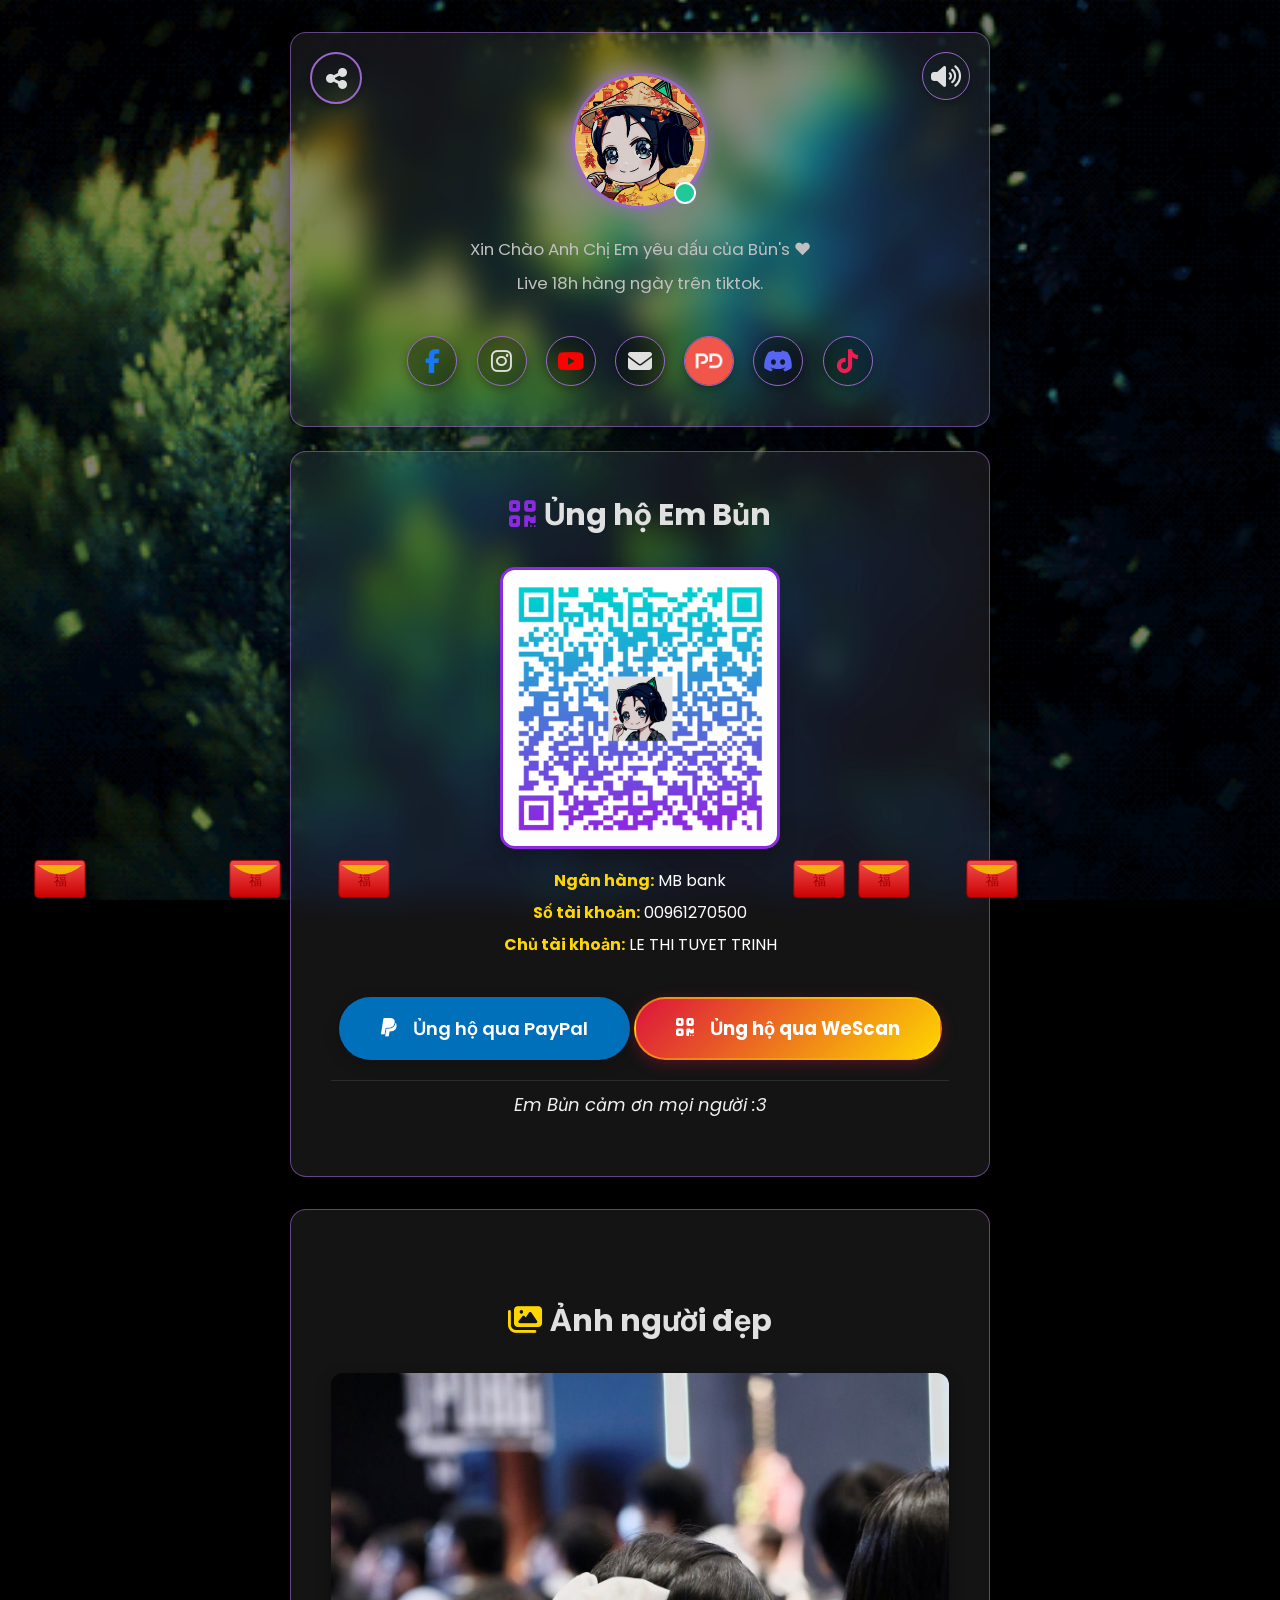
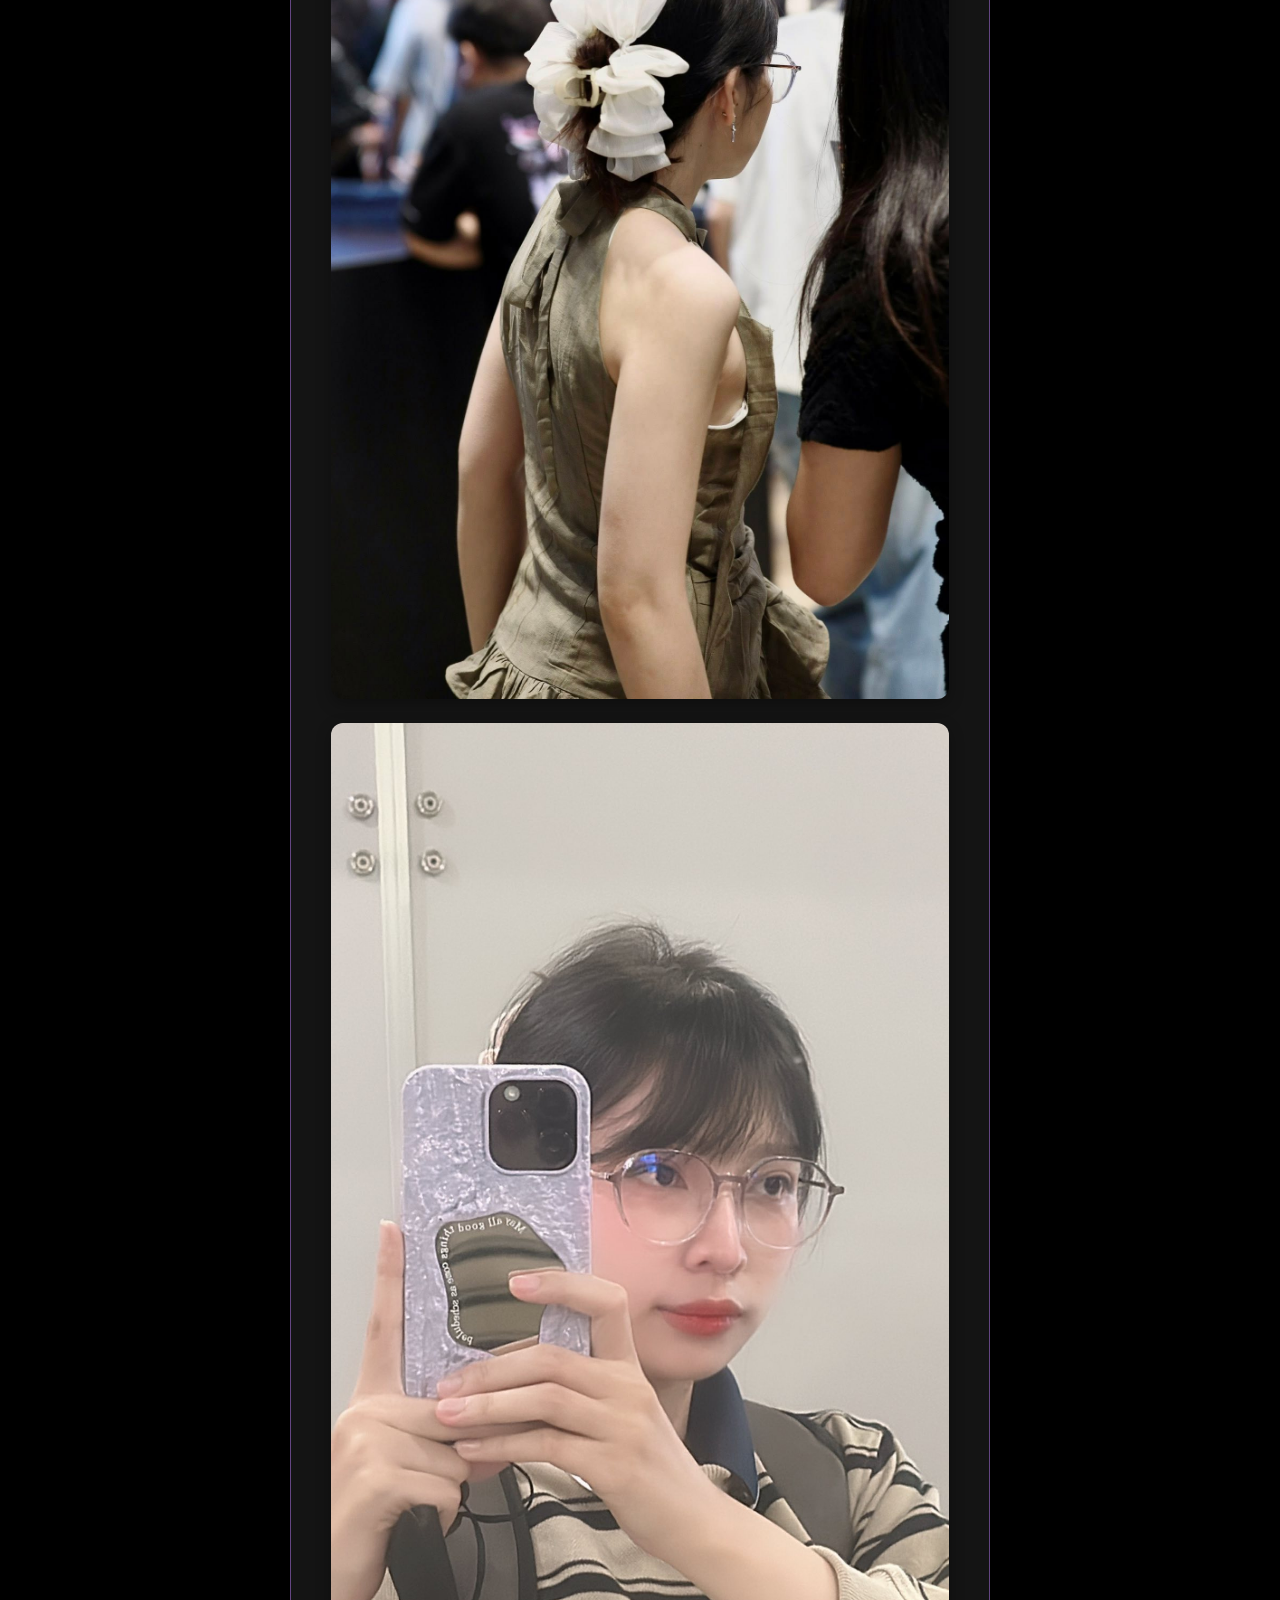
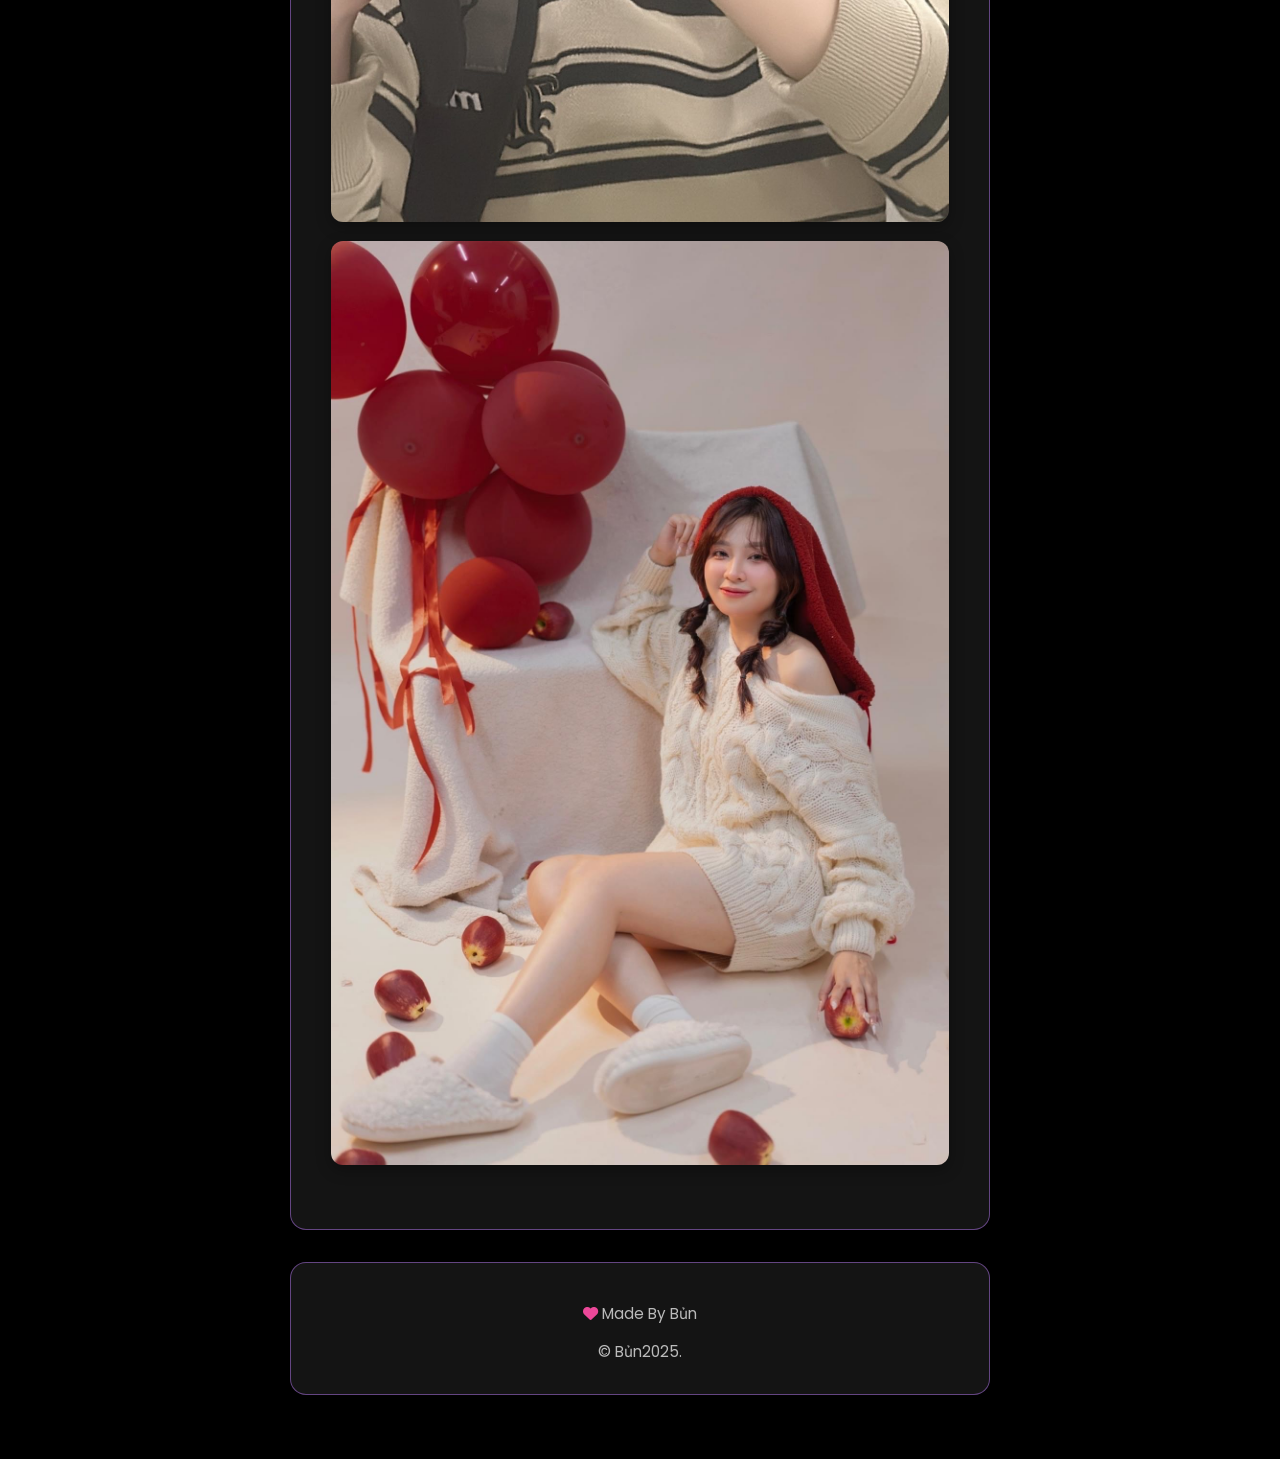
==== commit 918bc17f: "Add falling red envelope (lì xì) effect with SVG, CSS, and JS Co-authored-by: Vuila1 <98251205+Vuila" ====
--- a/index.html
+++ b/index.html
@@ -124,5 +124,9 @@
 <link rel="stylesheet" href="/assets/christmas-effects.css">
 <script src="/assets/christmas-effects.js" defer></script>
 
+<!-- Lì Xì (Red Envelope) falling effect: CSS + JS -->
+<link rel="stylesheet" href="assets/css/lixi.css">
+<script src="assets/js/lixi.js" data-autostart data-count="18" data-interval="350"></script>
+
 </body>
 </html>
--- a/assets/css/lixi.css
+++ b/assets/css/lixi.css
@@ -0,0 +1,16 @@
+/* assets/css/lixi.css */
+#lixi-container { pointer-events: none; position: fixed; inset: 0; overflow: hidden; z-index: 9999; }
+.lixi-bao { position: absolute; top: -15vh; width: 56px; height: 48px; opacity: 0.95; transform-origin: center; will-change: transform, opacity; }
+.lixi-bao img { width:100%; height:100%; display:block; }
+
+@keyframes lixi-fall {
+  0% { transform: translateY(-20vh) rotate(0deg); opacity: 0; }
+  10% { opacity: 1; }
+  100% { transform: translateY(110vh) rotate(360deg); opacity: 0.95; }
+}
+
+/* Helper class applied inline for random durations/delays */
+
+@media (prefers-reduced-motion: reduce) {
+  .lixi-bao { animation: none !important; opacity: 1 !important; }
+}
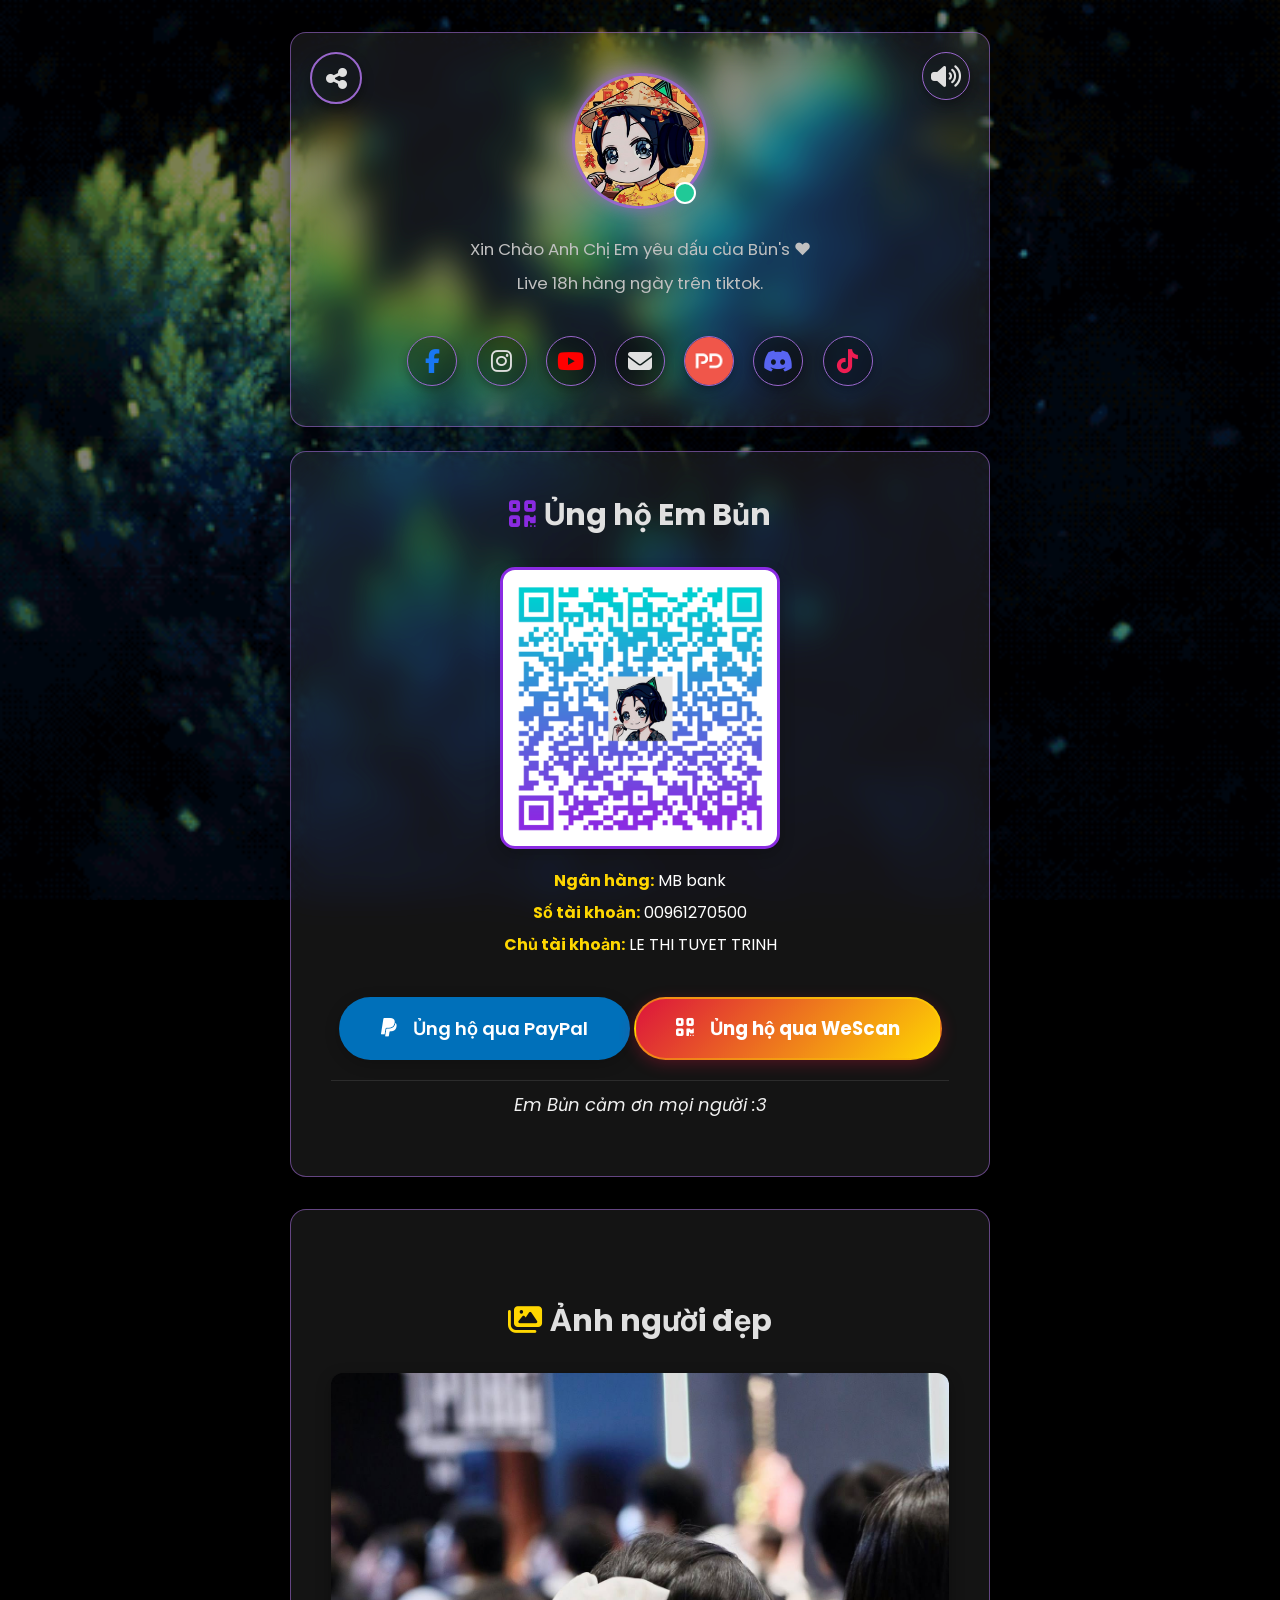
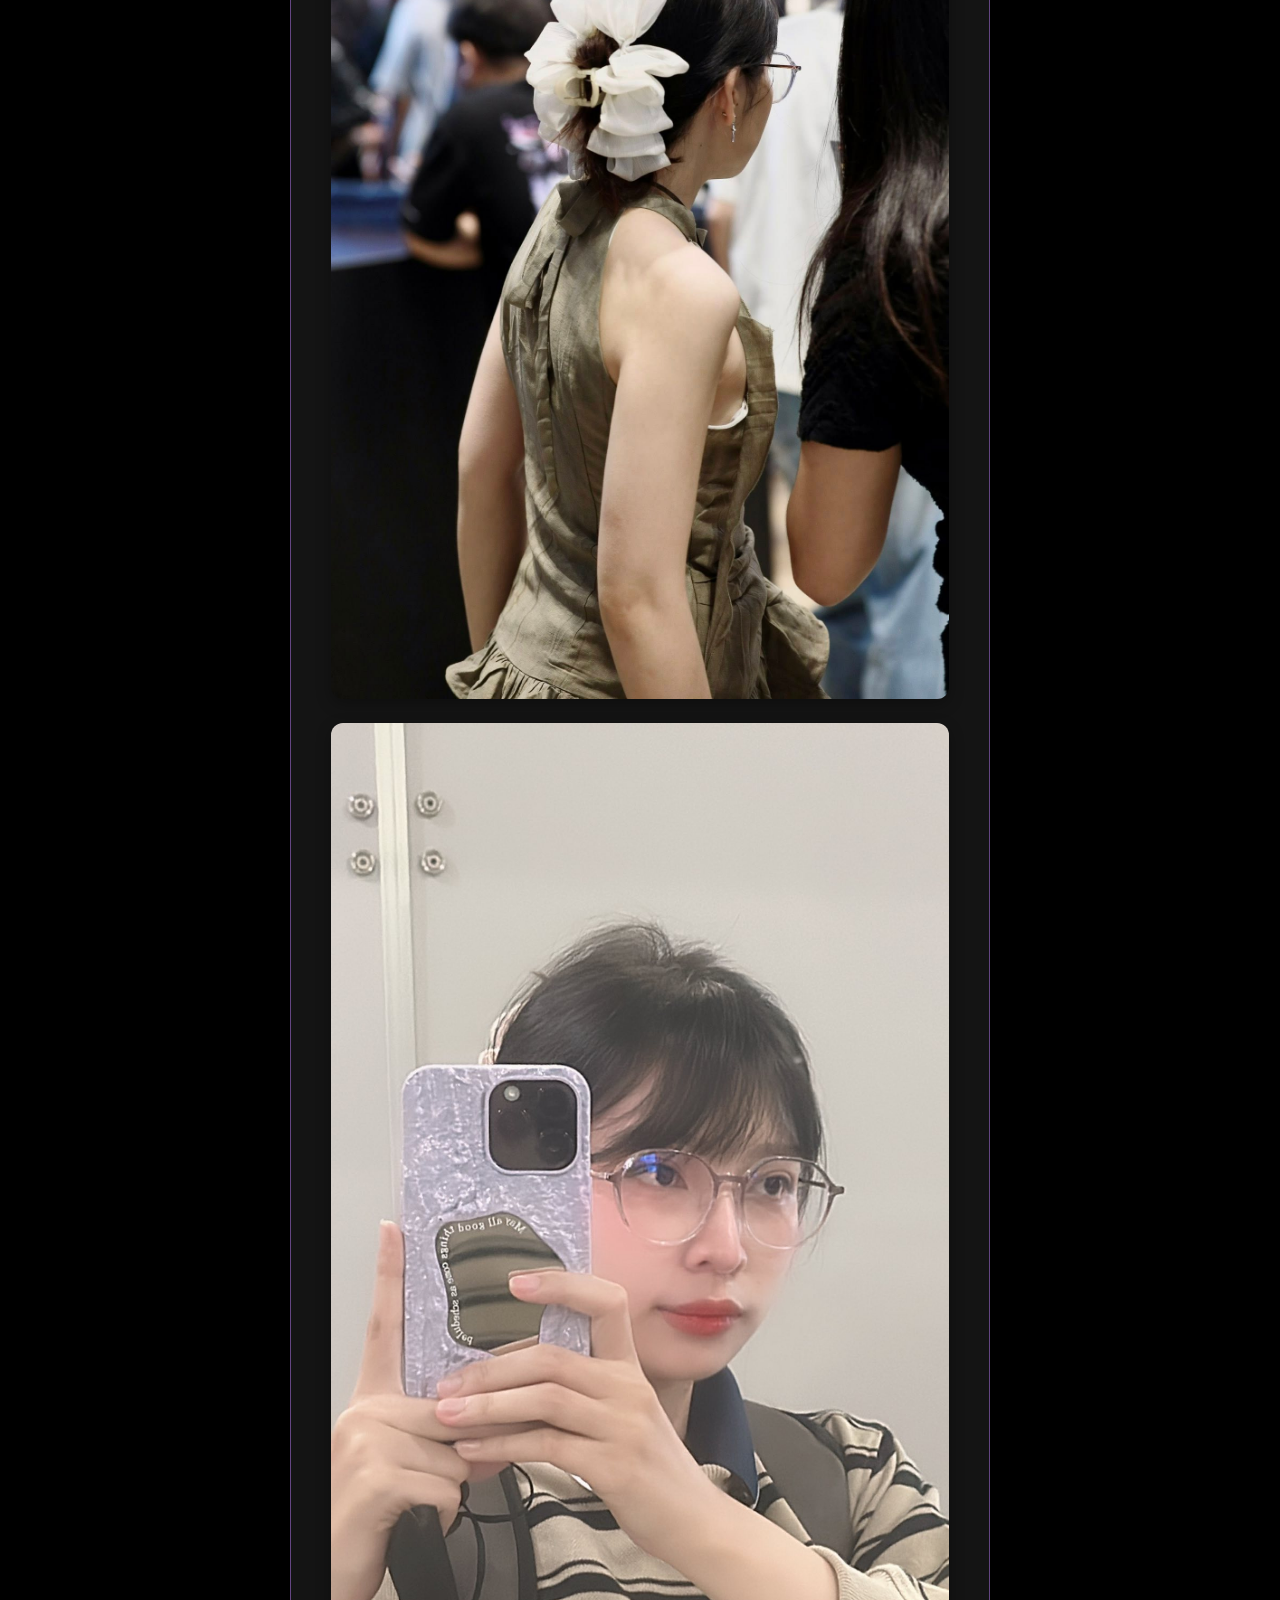
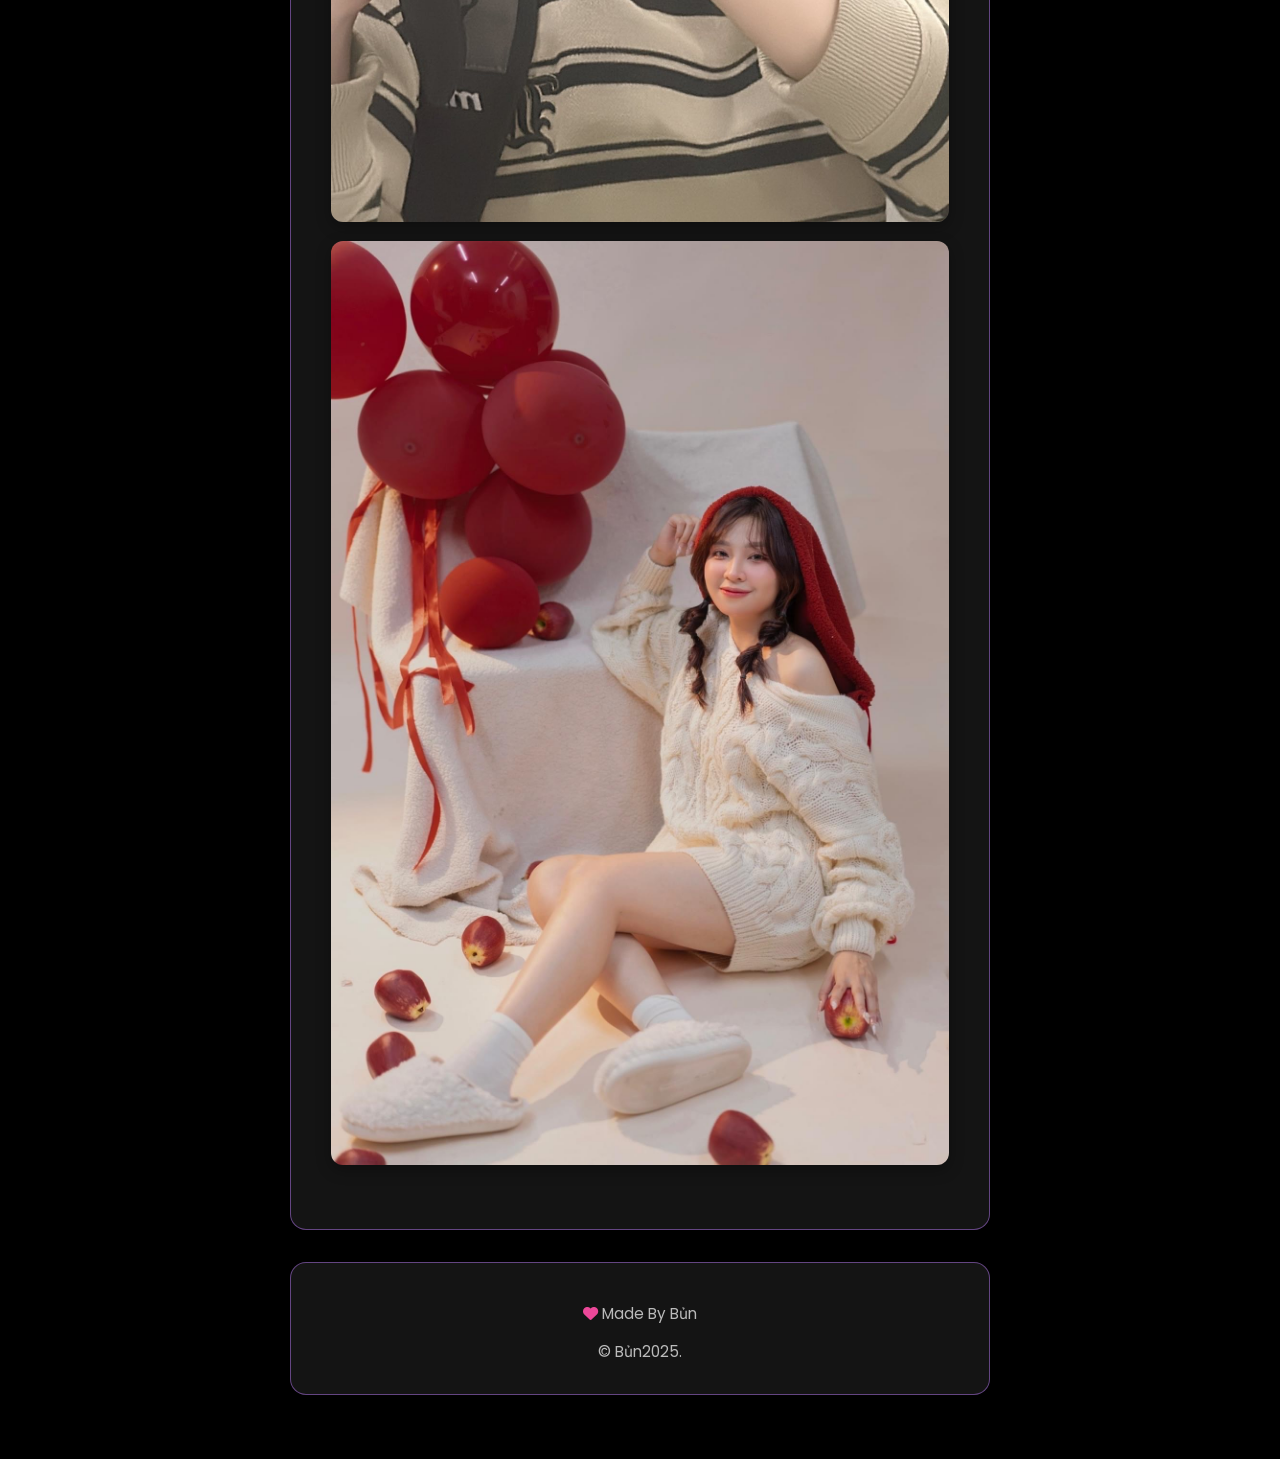
==== commit 256d715a: "Fix code review issues: use absolute paths, fix fade-out animation, remove unused code Co-authored-b" ====
--- a/index.html
+++ b/index.html
@@ -125,8 +125,8 @@
 <script src="/assets/christmas-effects.js" defer></script>
 
 <!-- Lì Xì (Red Envelope) falling effect: CSS + JS -->
-<link rel="stylesheet" href="assets/css/lixi.css">
-<script src="assets/js/lixi.js" data-autostart data-count="18" data-interval="350"></script>
+<link rel="stylesheet" href="/assets/css/lixi.css">
+<script src="/assets/js/lixi.js" data-autostart data-count="18" data-interval="350"></script>
 
 </body>
 </html>
--- a/assets/css/lixi.css
+++ b/assets/css/lixi.css
@@ -6,7 +6,7 @@
 @keyframes lixi-fall {
   0% { transform: translateY(-20vh) rotate(0deg); opacity: 0; }
   10% { opacity: 1; }
-  100% { transform: translateY(110vh) rotate(360deg); opacity: 0.95; }
+  100% { transform: translateY(110vh) rotate(360deg); opacity: 0; }
 }
 
 /* Helper class applied inline for random durations/delays */
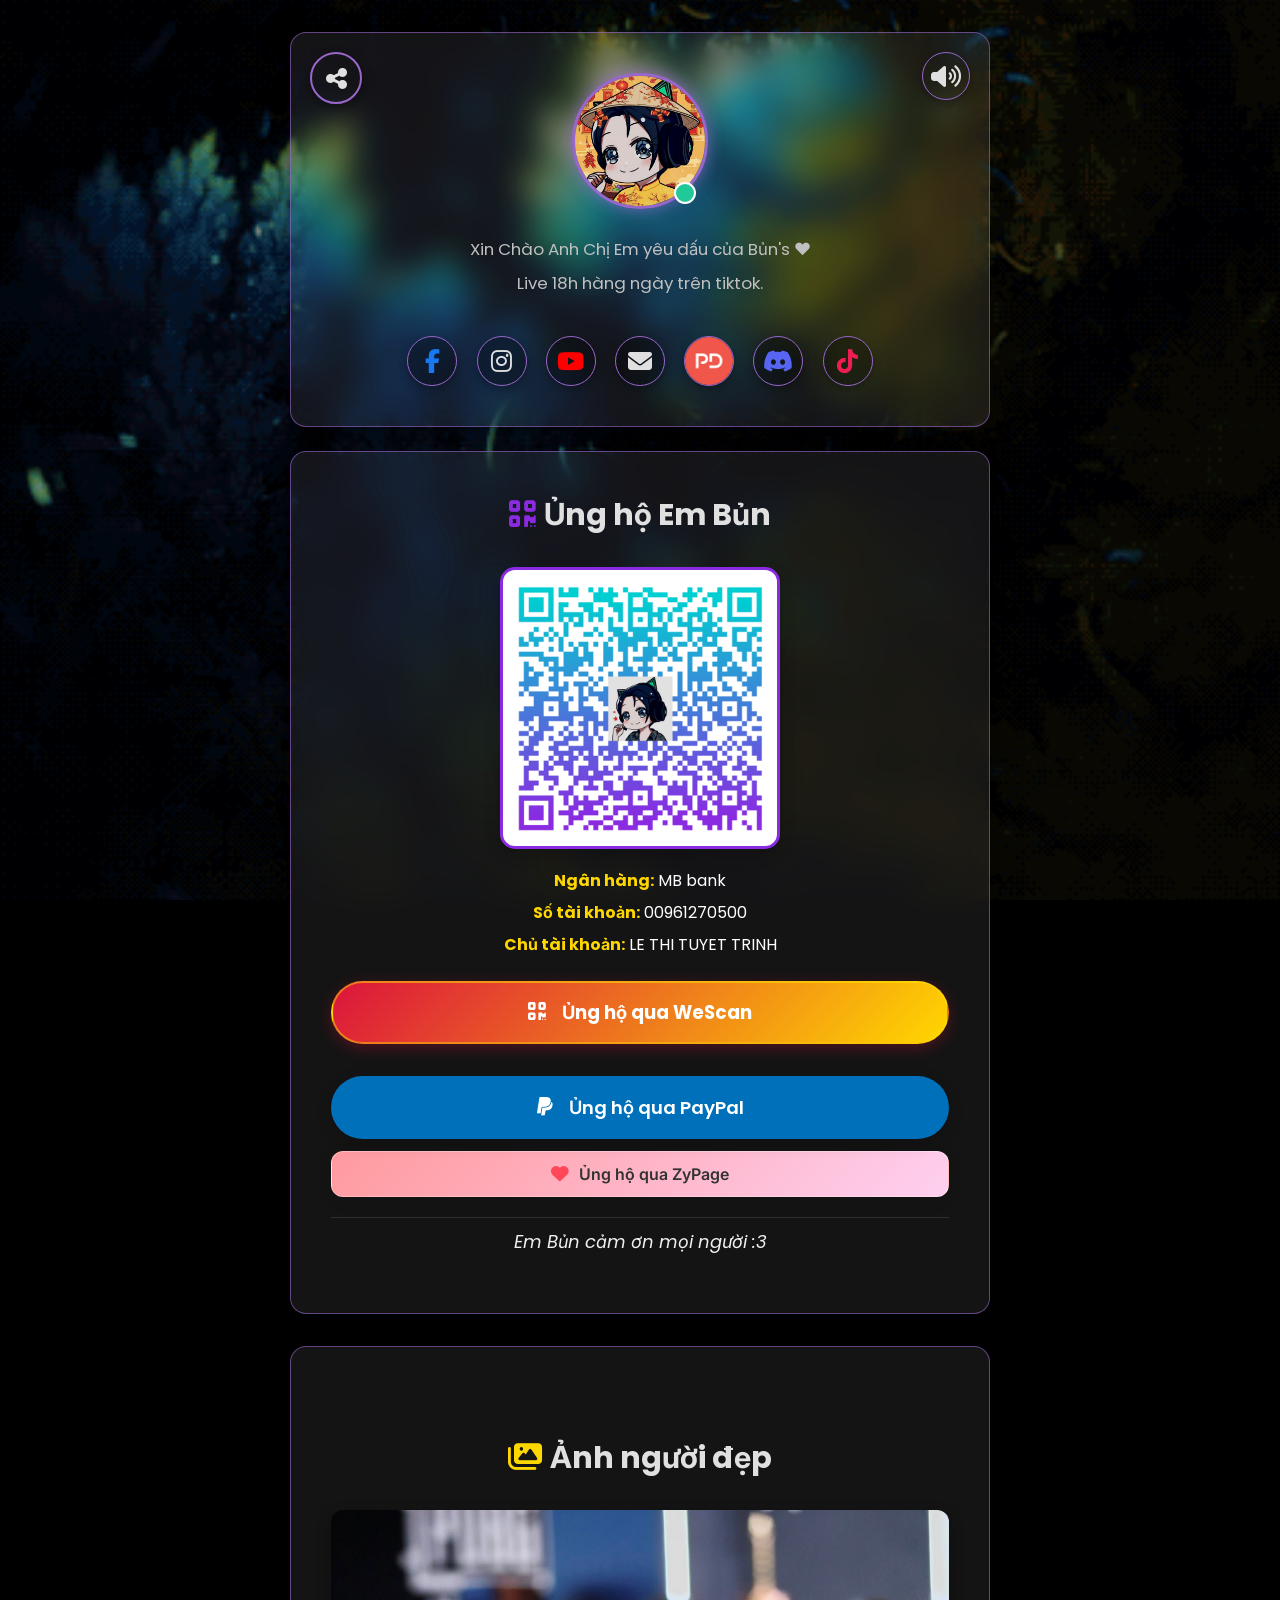
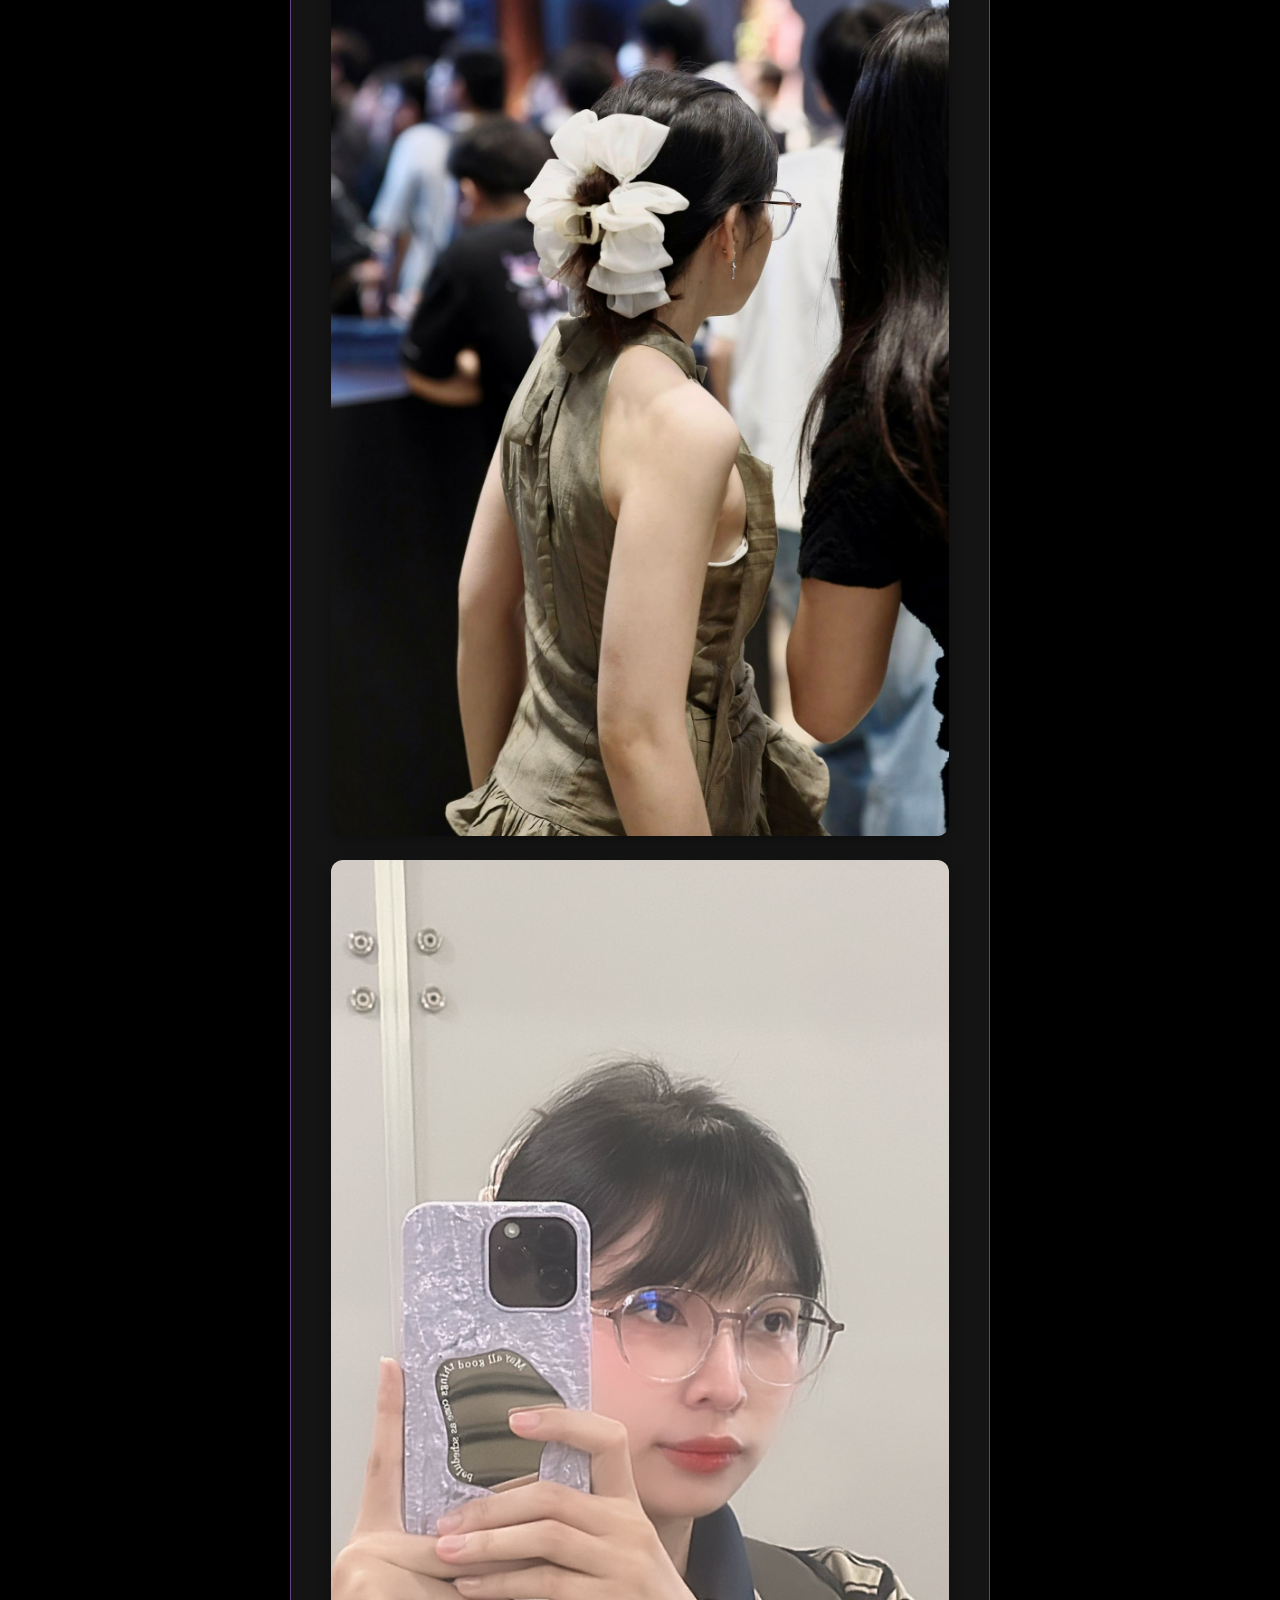
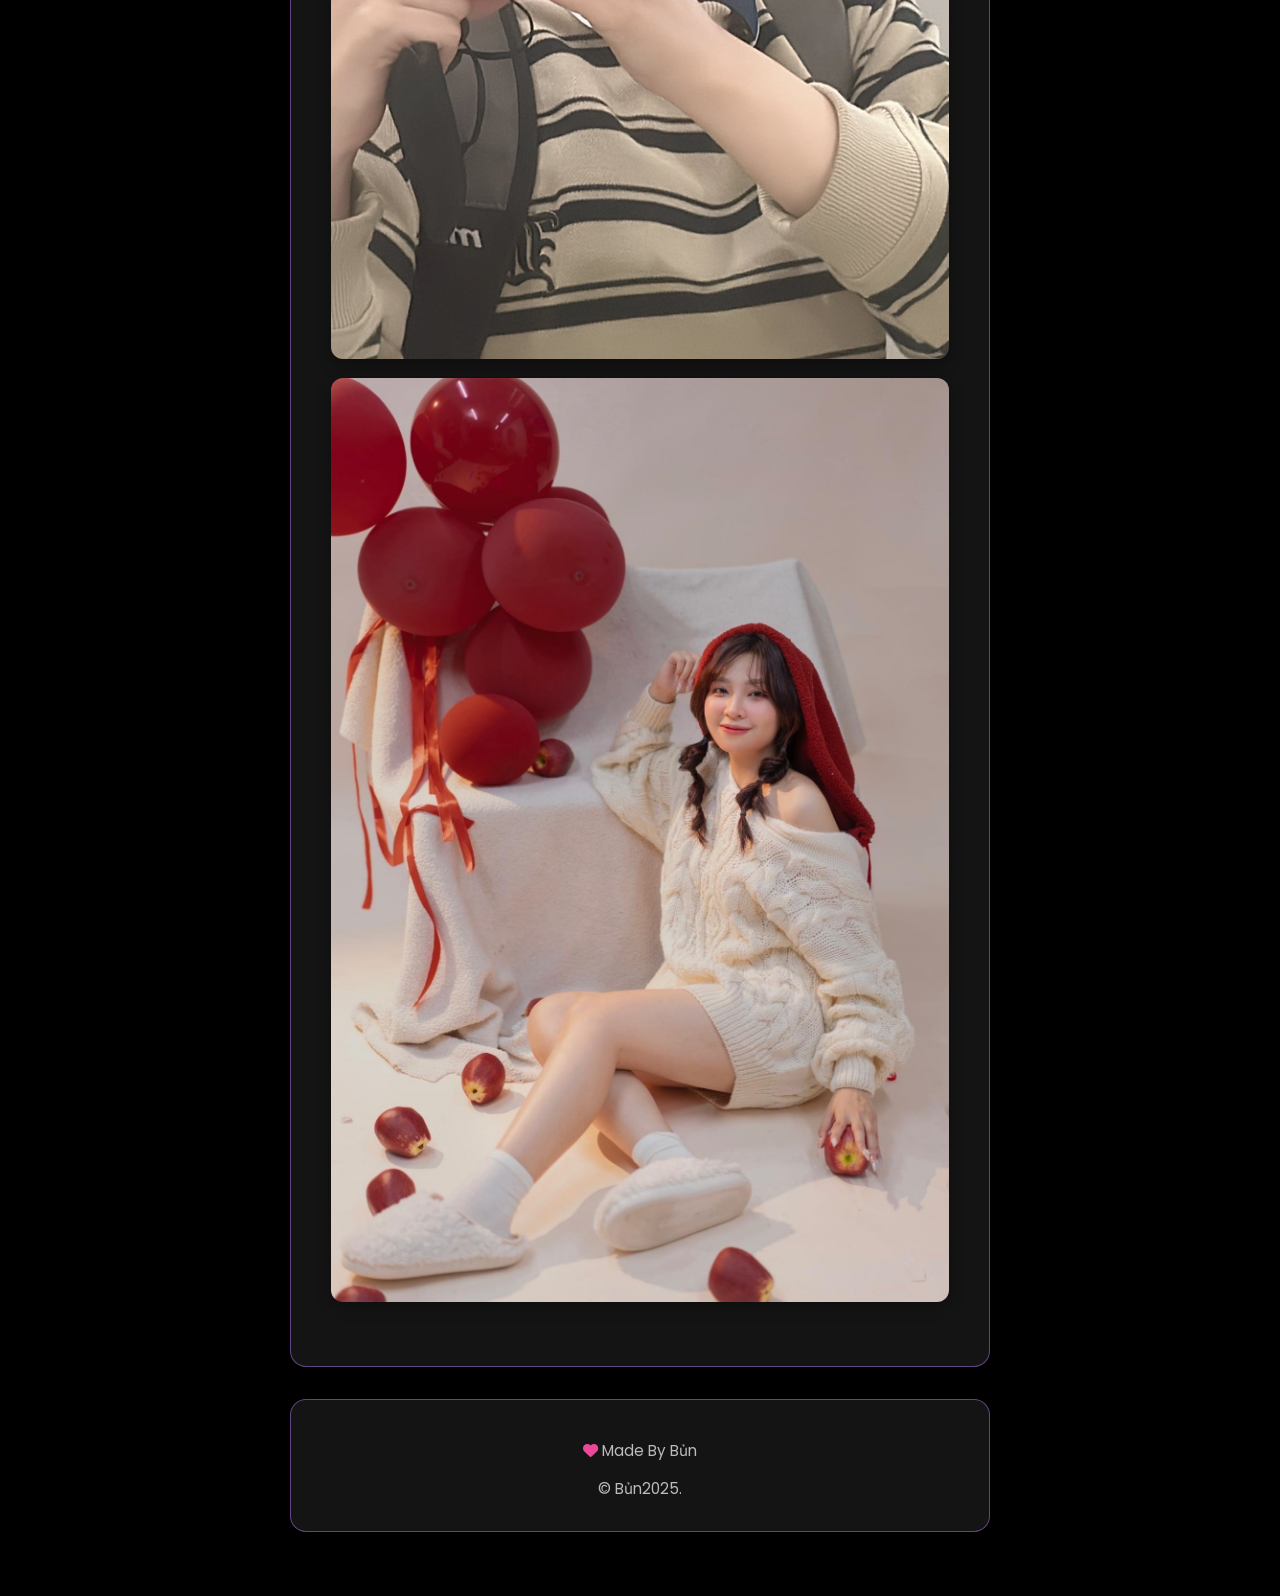
==== commit 85c5fc99: "Add files via upload" ====
--- a/index.html
+++ b/index.html
@@ -63,12 +63,15 @@
             <p><strong>Số tài khoản:</strong> 00961270500</p>
             <p><strong>Chủ tài khoản:</strong> LE THI TUYET TRINH</p>
         </div>
-        <a href="https://www.paypal.com/paypalme/sabyn81" target="_blank" class="paypal-button">
-            <i class="fab fa-paypal"></i> Ủng hộ qua PayPal
-        </a>
         <a href="https://wescan.vn/sabynchinn" target="_blank" class="wescan-button">
             <i class="fas fa-qrcode"></i> Ủng hộ qua WeScan
         </a>
+	    <a href="https://www.paypal.com/paypalme/sabyn81" target="_blank" class="paypal-button">
+            <i class="fab fa-paypal"></i> Ủng hộ qua PayPal
+        </a>
+		<a href="https://zypage.com/sabyn" target="_blank" class="zypage-button">
+        <i class="fas fa-heart"></i> Ủng hộ qua ZyPage
+		</a>
         <p class="support-footer-text">Em Bủn cảm ơn mọi người :3</p>
     </div>
 
--- a/style.css
+++ b/style.css
@@ -829,4 +829,40 @@
 .wescan-button i {
     margin-right: 0.75rem;
     font-size: 1.3rem;
+}
+
+/* Tùy chỉnh nút ZyPage */
+.zypage-button {
+    display: flex;
+    align-items: center;
+    justify-content: center;
+    padding: 12px;
+    margin-top: 12px;
+    background: linear-gradient(135deg, #ff9a9e 0%, #fecfef 99%, #fecfef 100%); /* Màu gradient hồng nhẹ nhàng */
+    color: #333;
+    text-decoration: none;
+    border-radius: 12px;
+    font-weight: 600;
+    font-family: 'Inter', sans-serif;
+    transition: all 0.3s ease;
+    border: 1px solid rgba(255, 255, 255, 0.3);
+    box-shadow: 0 4px 15px rgba(0, 0, 0, 0.1);
+}
+
+.zypage-button i {
+    margin-right: 10px;
+    color: #ff4757; /* Màu trái tim đỏ hồng */
+    font-size: 1.1rem;
+}
+
+.zypage-button:hover {
+    transform: translateY(-3px);
+    box-shadow: 0 6px 20px rgba(255, 154, 158, 0.4);
+    background: linear-gradient(135deg, #fecfef 0%, #ff9a9e 100%);
+}
+
+/* Đảm bảo các nút đồng nhất kích thước */
+.paypal-button, .wescan-button, .zypage-button {
+    width: 100%;
+    box-sizing: border-box;
 }
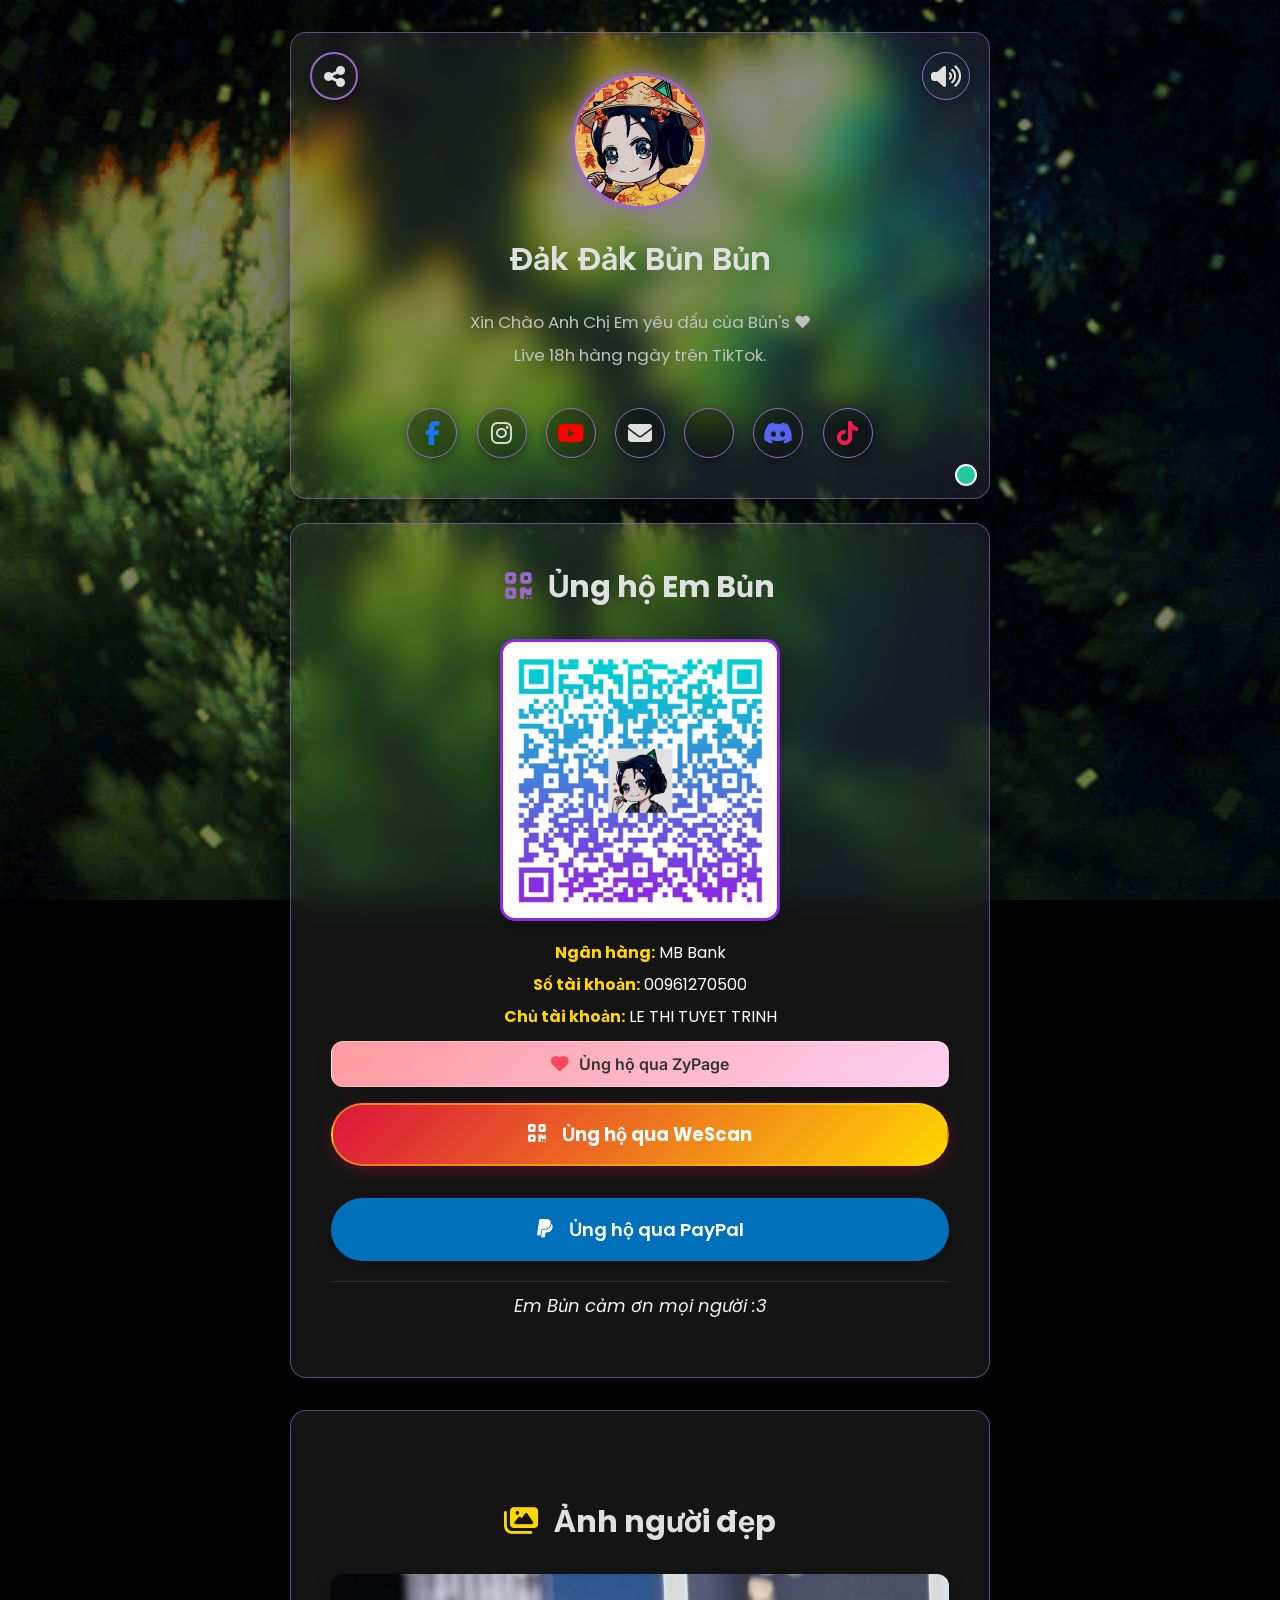
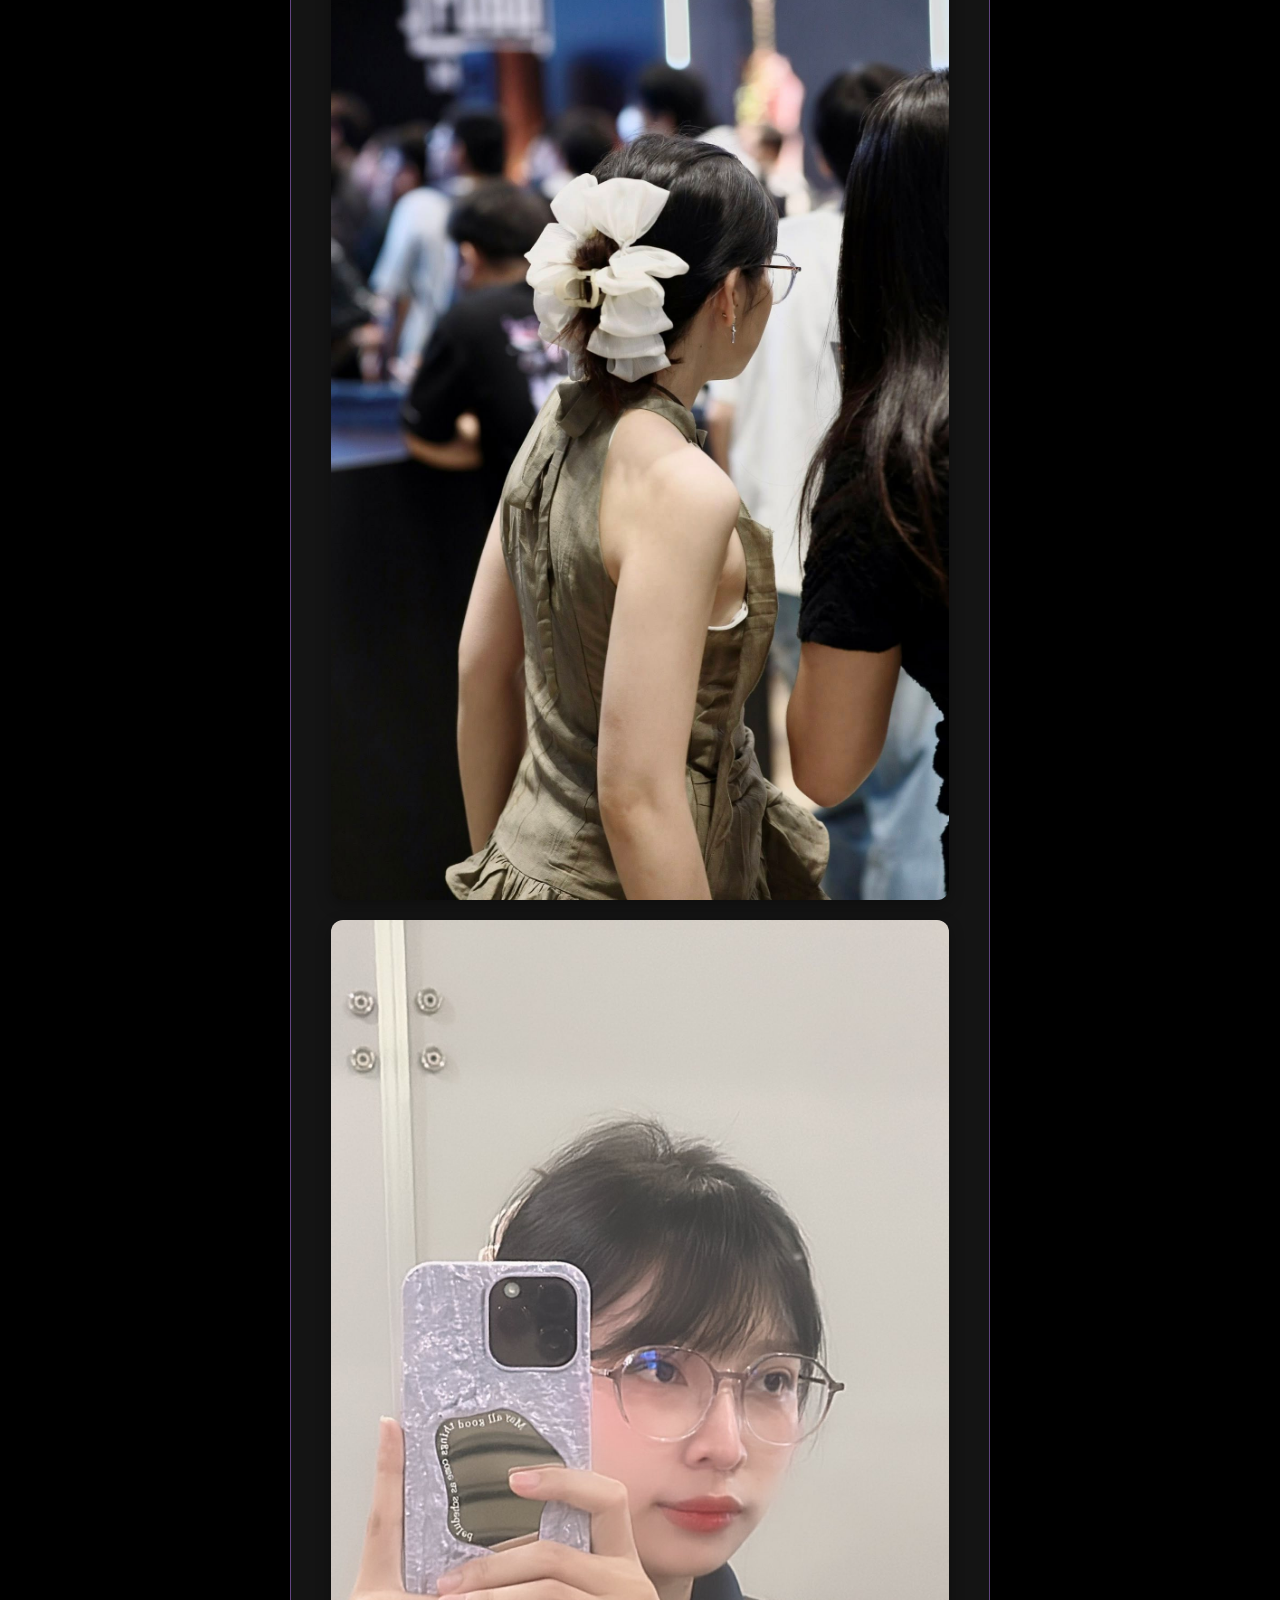
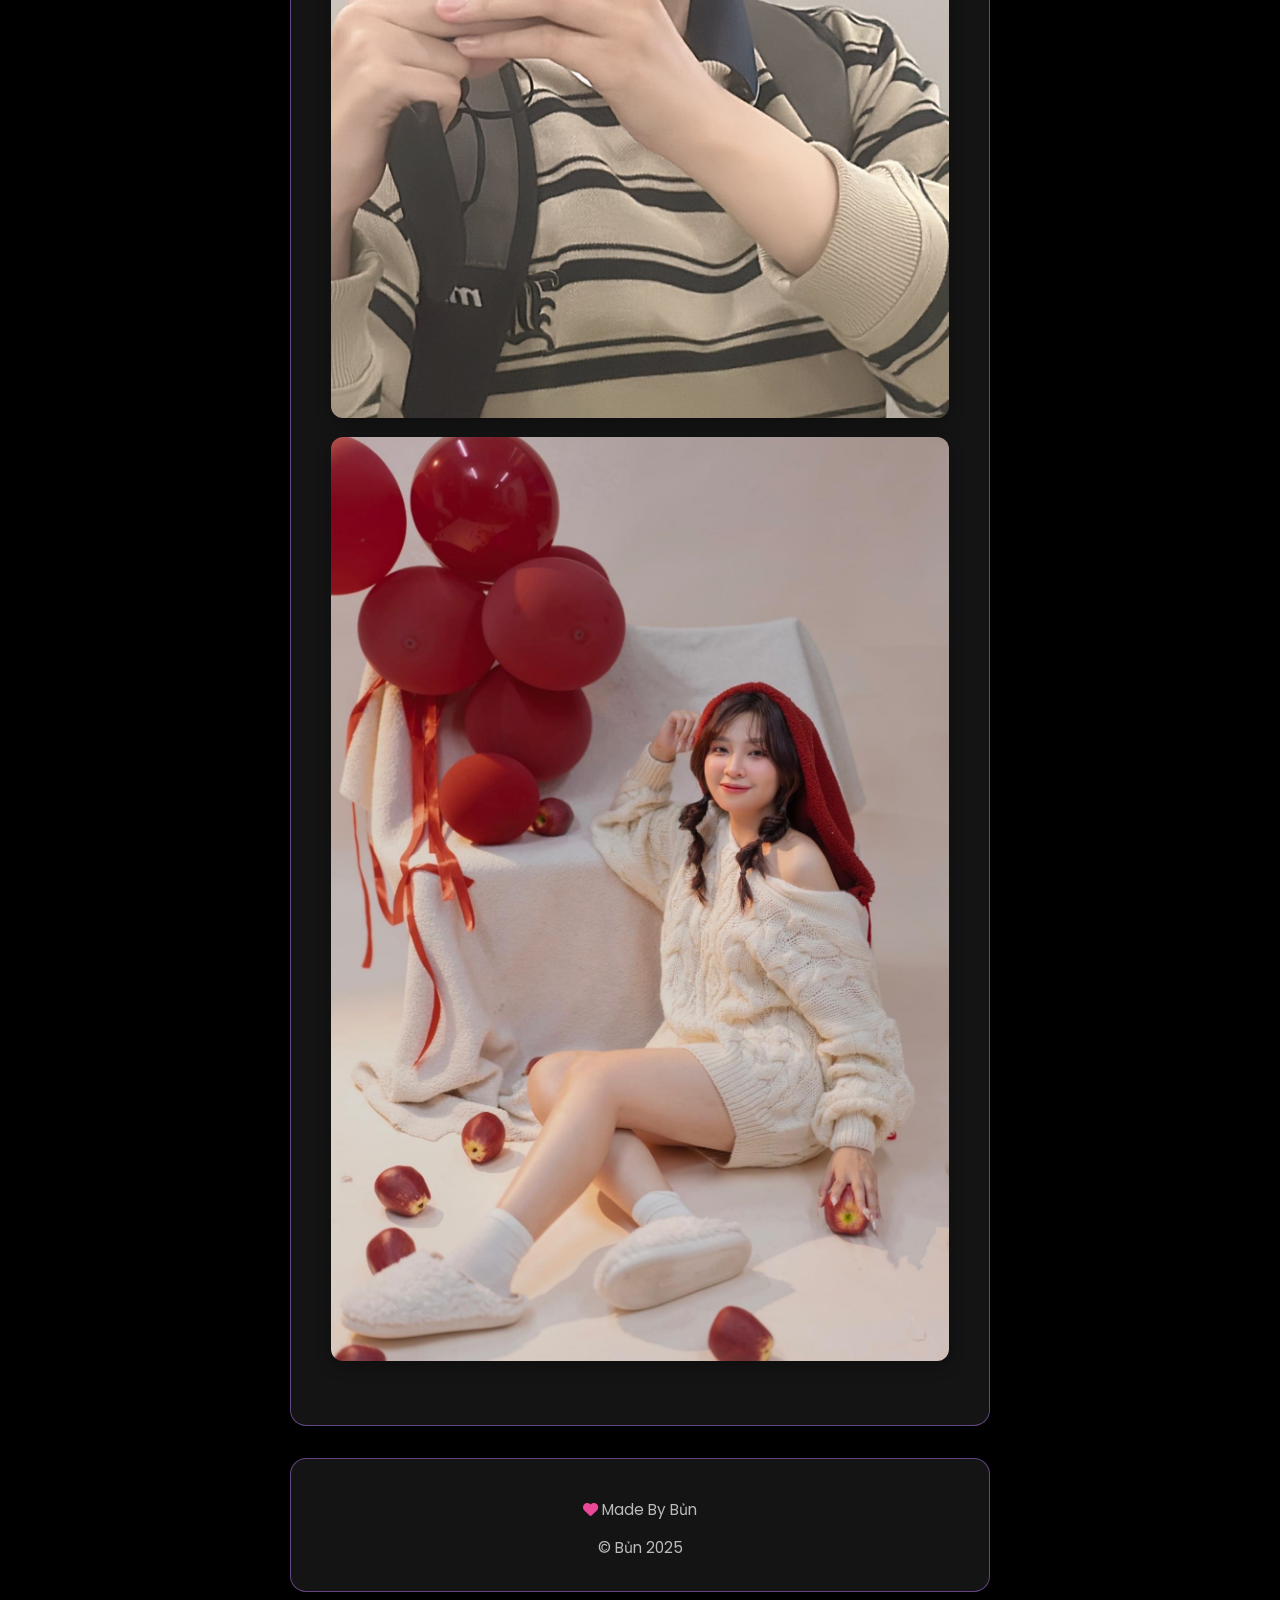
==== commit 85958f1e: "Update HTML structure and improve accessibility" ====
--- a/index.html
+++ b/index.html
@@ -3,133 +3,161 @@
 <head>
     <meta charset="UTF-8" />
     <meta name="viewport" content="width=device-width, initial-scale=1.0" />
-    <title>Đảk Đảk Bủn Bủn - Personal Website</title>
-    <meta name="description" content="Trang cá nhân của Đảk Đảk Bủn Bủn  - Xin Chào Anh Chị Em yêu dấu của Bủn's ❤️">
+    <title>Đảk Đảk Bủn Bủn – Personal Website</title>
+    <meta name="description" content="Trang cá nhân của Đảk Đảk Bủn Bủn - Xin Chào Anh Chị Em yêu dấu của Bủn's ❤️" />
 
-    <link rel="apple-touch-icon" sizes="180x180" href="img/apple-touch-icon.png">
-    <link rel="icon" type="image/png" sizes="32x32" href="img/favicon-32x32.png">
-    <link rel="icon" type="image/png" sizes="16x16" href="img/favicon-16x16.png">
-    <link rel="manifest" href="img/site.webmanifest">
+    <!-- Favicon -->
+    <link rel="apple-touch-icon" sizes="180x180" href="img/apple-touch-icon.png" />
+    <link rel="icon" type="image/png" sizes="32x32" href="img/favicon-32x32.png" />
+    <link rel="icon" type="image/png" sizes="16x16" href="img/favicon-16x16.png" />
+    <link rel="manifest" href="img/site.webmanifest" />
 
-    <link rel="stylesheet" href="https://cdnjs.cloudflare.com/ajax/libs/font-awesome/6.4.0/css/all.min.css">
-    <link href="https://fonts.googleapis.com/css2?family=Inter:wght@400;500;700&family=Poppins:wght@400;600&display=swap" rel="stylesheet">
+    <!-- Font Awesome & Google Fonts -->
+    <link rel="stylesheet" href="https://cdnjs.cloudflare.com/ajax/libs/font-awesome/6.4.0/css/all.min.css" />
+    <link href="https://fonts.googleapis.com/css2?family=Inter:wght@400;500;600;700&family=Poppins:wght@400;600&display=swap" rel="stylesheet" />
 
-    <link rel="stylesheet" href="style.css">
+    <!-- Main CSS -->
+    <link rel="stylesheet" href="style.css" />
 </head>
 <body>
-<div class="fixed-background"></div>
+    <!-- Background cố định -->
+    <div class="fixed-background" aria-hidden="true"></div>
 
-<div class="container">
-    <div class="glass-card profile-section">
-        <div class="card-top-left-share-button" id="card-share-button">
-            <i class="fas fa-share-alt"></i>
-        </div>
+    <div class="container">
+        <!-- ===== PHẦN HỒ SƠ ===== -->
+        <section class="glass-card profile-section" aria-label="Hồ sơ cá nhân">
+            <!-- Nút chia sẻ -->
+            <button class="card-top-left-share-button" id="card-share-button" aria-label="Chia sẻ trang">
+                <i class="fas fa-share-alt"></i>
+            </button>
 
-        <button id="toggle-music-button" class="music-button card-top-right-music-button" title="Bật/Tắt nhạc nền">
-            <i class="fas fa-volume-up"></i>
-        </button>
+            <!-- Nút điều khiển nhạc -->
+            <button id="toggle-music-button" class="music-button card-top-right-music-button" aria-label="Bật/tắt nhạc nền">
+                <i class="fas fa-volume-up"></i>
+            </button>
 
-        <div style="position: relative; display: inline-block;">
-            <img src="img/avatar.jpeg" alt="Profile Avatar" class="avatar">
-            <div class="online-indicator"></div>
-        </div>
-        <h1 class="profile-name" id="typing"></h1>
-        <p class="profile-bio">Xin Chào Anh Chị Em yêu dấu của Bủn's ❤️</p>
-        <p class="profile-bio live-info">Live 18h hàng ngày trên tiktok.</p>
+            <!-- Avatar & trạng thái online -->
+            <div class="avatar-wrapper">
+                <img src="img/avatar.jpeg" alt="Avatar của Đảk Đảk Bủn Bủn" class="avatar" />
+                <span class="online-indicator" aria-label="Đang hoạt động"></span>
+            </div>
 
-        <div class="social-icons">
-            <a href="https://www.facebook.com/groups/1285627979933841/?ref=share&mibextid=NSMWBT" class="social-icon" target="_blank" title="Fanpage Facebook"><i class="fab fa-facebook-f"></i></a>
-            <a href="https://www.instagram.com/sabyn.chin/" class="social-icon" target="_blank" title="Instagram"><i class="fab fa-instagram"></i></a>
-            <a href="https://www.youtube.com/@Chinn27" class="social-icon" target="_blank" title="Youtube"><i class="fab fa-youtube"></i></a>
-            <a href="mailto:sabynchinn@gmail.com" class="social-icon" title="Email"><i class="fas fa-envelope"></i></a>
-            <a href="https://playerduo.net/6421206e33cfab3e951f48d2" class="social-icon" target="_blank" title="PlayDuo" style="background-image: url('img/pld.png'); background-size: cover; background-position: center;">
-            </a>
-            <a href="https://discord.com/invite/bJ9pyXB5ab" class="social-icon" target="_blank" title="Discord"><i class="fab fa-discord"></i></a>
-            <a href="https://www.tiktok.com/@chinn2705" class="social-icon" target="_blank" title="TikTok Bủn"><i class="fab fa-tiktok"></i></a>
-        </div>
+            <h1 class="profile-name" id="typing">Đảk Đảk Bủn Bủn</h1>
+            <p class="profile-bio">Xin Chào Anh Chị Em yêu dấu của Bủn's ❤️</p>
+            <p class="profile-bio live-info">Live 18h hàng ngày trên TikTok.</p>
 
+            <!-- Mạng xã hội -->
+            <div class="social-icons">
+                <a href="https://www.facebook.com/groups/1285627979933841/?ref=share&mibextid=NSMWBT" class="social-icon" target="_blank" rel="noopener noreferrer" aria-label="Facebook">
+                    <i class="fab fa-facebook-f"></i>
+                </a>
+                <a href="https://www.instagram.com/sabyn.chin/" class="social-icon" target="_blank" rel="noopener noreferrer" aria-label="Instagram">
+                    <i class="fab fa-instagram"></i>
+                </a>
+                <a href="https://www.youtube.com/@Chinn27" class="social-icon" target="_blank" rel="noopener noreferrer" aria-label="YouTube">
+                    <i class="fab fa-youtube"></i>
+                </a>
+                <a href="mailto:sabynchinn@gmail.com" class="social-icon" aria-label="Email">
+                    <i class="fas fa-envelope"></i>
+                </a>
+                <a href="https://playerduo.net/6421206e33cfab3e951f48d2" class="social-icon" target="_blank" rel="noopener noreferrer" aria-label="PlayDuo" style="background-image: url('img/pld.webp'); background-size: cover; background-position: center;">
+                </a>
+                <a href="https://discord.com/invite/bJ9pyXB5ab" class="social-icon" target="_blank" rel="noopener noreferrer" aria-label="Discord">
+                    <i class="fab fa-discord"></i>
+                </a>
+                <a href="https://www.tiktok.com/@chinn2705" class="social-icon" target="_blank" rel="noopener noreferrer" aria-label="TikTok">
+                    <i class="fab fa-tiktok"></i>
+                </a>
+            </div>
+        </section>
+
+        <!-- ===== PHẦN ỦNG HỘ ===== -->
+        <section class="glass-card support-section" aria-label="Ủng hộ">
+            <h2><i class="fas fa-qrcode" aria-hidden="true"></i> Ủng hộ Em Bủn</h2>
+
+            <div class="support-qr-wrapper">
+                <img src="img/QR.png" alt="Mã QR ngân hàng MB Bank" class="support-qr-code" />
+                <button class="download-qr-overlay" id="download-donate-qr">
+                    <i class="fas fa-download" aria-hidden="true"></i> Tải xuống
+                </button>
+            </div>
+
+            <div class="support-bank-info">
+                <p><strong>Ngân hàng:</strong> MB Bank</p>
+                <p><strong>Số tài khoản:</strong> 00961270500</p>
+                <p><strong>Chủ tài khoản:</strong> LE THI TUYET TRINH</p>
+            </div>
+
+            <div class="support-buttons">
+				<a href="https://zypage.com/sabyn" target="_blank" rel="noopener noreferrer" class="zypage-button">
+					<i class="fas fa-heart" aria-hidden="true"></i> Ủng hộ qua ZyPage
+				</a>
+				<a href="https://wescan.vn/sabynchinn" target="_blank" rel="noopener noreferrer" class="wescan-button">
+					<i class="fas fa-qrcode" aria-hidden="true"></i> Ủng hộ qua WeScan
+				</a>
+				<a href="https://www.paypal.com/paypalme/sabyn81" target="_blank" rel="noopener noreferrer" class="paypal-button">
+					<i class="fab fa-paypal" aria-hidden="true"></i> Ủng hộ qua PayPal
+				</a>
+			</div>
+
+            <p class="support-footer-text">Em Bủn cảm ơn mọi người :3</p>
+        </section>
+
+        <!-- ===== PHẦN ẢNH ===== -->
+        <section class="glass-card showcase-section" aria-label="Album ảnh">
+            <h2><i class="fas fa-images" aria-hidden="true"></i> Ảnh người đẹp</h2>
+            <div class="showcase-grid">
+                <img src="img/pic-showcase2.jpg" alt="Ảnh 1" class="showcase-image" />
+                <img src="img/pic-showcase3.jpg" alt="Ảnh 2" class="showcase-image" />
+                <img src="img/pic-showcase4.jpg" alt="Ảnh 3" class="showcase-image" />
+            </div>
+            <!-- Nếu muốn thêm ảnh khác, có thể thêm hàng mới -->
+        </section>
+
+        <!-- ===== FOOTER ===== -->
+        <footer class="glass-card footer">
+            <p class="footer-main"><i class="fas fa-heart" aria-hidden="true"></i> Made By Bủn</p>
+            <p><a href="hiddenthing.html" style="color: inherit; text-decoration: none;">© Bủn 2025</a></p>
+        </footer>
     </div>
 
-    <div class="glass-card support-section">
-        <h2><i class="fas fa-qrcode" style="color: #8A2BE2; margin-right: 0.5rem;"></i>Ủng hộ Em Bủn</h2>
-        <div class="support-qr-wrapper">
-            <img src="img/QR.png" alt="QR Code Ngân Hàng" class="support-qr-code">
-            <button class="download-qr-overlay" id="download-donate-qr">
-                <i class="fas fa-download"></i> Tải xuống
-            </button>
-        </div>
-        <div class="support-bank-info">
-            <p><strong>Ngân hàng:</strong> MB bank</p>
-            <p><strong>Số tài khoản:</strong> 00961270500</p>
-            <p><strong>Chủ tài khoản:</strong> LE THI TUYET TRINH</p>
-        </div>
-        <a href="https://wescan.vn/sabynchinn" target="_blank" class="wescan-button">
-            <i class="fas fa-qrcode"></i> Ủng hộ qua WeScan
-        </a>
-	    <a href="https://www.paypal.com/paypalme/sabyn81" target="_blank" class="paypal-button">
-            <i class="fab fa-paypal"></i> Ủng hộ qua PayPal
-        </a>
-		<a href="https://zypage.com/sabyn" target="_blank" class="zypage-button">
-        <i class="fas fa-heart"></i> Ủng hộ qua ZyPage
-		</a>
-        <p class="support-footer-text">Em Bủn cảm ơn mọi người :3</p>
-    </div>
+    <!-- ===== AUDIO NHẠC NỀN ===== -->
+    <audio id="bg-music" src="music/background.mp3" loop></audio>
 
-    <div class="glass-card showcase-section">
-        <h2><i class="fas fa-images" style="color: #ffd700; margin-right: 0.5rem;"></i>Ảnh người đẹp</h2>
-        <div class="showcase-grid">
-            <img src="img/pic-showcase2.jpg" alt="Ảnh 2" class="showcase-image">
-        </div>
-        <div class="showcase-grid">
-            <img src="img/pic-showcase3.jpg" alt="Ảnh 3" class="showcase-image">
-            <img src="img/pic-showcase4.jpg" alt="Ảnh 4" class="showcase-image">
-        </div>
-        <div class="showcase-center">
+    <!-- ===== POPUP CHIA SẺ ===== -->
+    <div id="sharePopup" class="popup-overlay" role="dialog" aria-modal="true" aria-labelledby="share-popup-title">
+        <div class="popup-content share-popup-content">
+            <button class="close-button" id="close-share-popup" aria-label="Đóng">×</button>
+            <div class="popup-header">
+                <h3 id="share-popup-title">Chia sẻ Bio Link này</h3>
+            </div>
+
+            <div class="share-qr-wrapper">
+                <img src="img/qr-link.png" alt="Mã QR của Bio Link" class="share-qr-image" id="bio-link-qr-image" />
+                <button class="download-qr-overlay" id="download-qr-overlay">
+                    <i class="fas fa-download" aria-hidden="true"></i> Tải xuống
+                </button>
+            </div>
+
+            <div class="share-link-box">
+                <input type="text" id="bio-link-url" value="https://sabyn.site/" readonly aria-label="Đường dẫn bio" />
+                <button id="copy-bio-link">Copy</button>
+            </div>
         </div>
     </div>
 
-    <div class="glass-card footer">
-        <p class="footer-main"><i class="fas fa-heart" style="color: #ec4899; margin-right: 0.25rem;"></i>Made By Bủn</p>
-        <p><a href="hiddenthing.html" style="color: inherit; text-decoration: none;">© Bủn2025.</a></p>
+    <!-- ===== BẢN QUYỀN ẨN ===== -->
+    <div id="copyright-hidden-text" aria-hidden="true">
+        <p>Made by thangloi 2024 mai yeu</p>
     </div>
-</div>
 
-<audio id="bg-music" src="music/background.mp3" loop></audio>
+    <!-- ===== SCRIPTS ===== -->
+    <script src="script.js"></script>
 
-<div id="sharePopup" class="popup-overlay">
-    <div class="popup-content share-popup-content" onclick="event.stopPropagation()">
-        <span class="close-button" id="close-share-popup">×</span>
-        <div class="popup-header">
-            <h3>Chia sẻ Bio Link này</h3>
-        </div>
-
-        <div class="share-qr-wrapper">
-            <img src="img/qr-link.png" alt="QR Code của Bio Link" class="share-qr-image" id="bio-link-qr-image">
-            <button class="download-qr-overlay" id="download-qr-overlay">
-                <i class="fas fa-download"></i> Tải xuống
-            </button>
-        </div>
-
-        <div class="share-link-box">
-            <input type="text" id="bio-link-url" value="https://sabyn.site/" readonly>
-            <button id="copy-bio-link">Copy</button>
-        </div>
-    </div>
-</div>
-
-<div id="copyright-hidden-text">
-    <p>Made by thangloi 2024 mai yeu</p>
-</div>
-
-<script src="script.js"></script>
-
-<!-- Christmas effects: CSS + JS -->
-<link rel="stylesheet" href="/assets/christmas-effects.css">
-<script src="/assets/christmas-effects.js" defer></script>
-
-<!-- Lì Xì (Red Envelope) falling effect: CSS + JS -->
-<link rel="stylesheet" href="/assets/css/lixi.css">
-<script src="/assets/js/lixi.js" data-autostart data-count="18" data-interval="350"></script>
-
+    <!-- Hiệu ứng Giáng sinh & Lì xì (nếu có) -->
+    <link rel="stylesheet" href="/assets/christmas-effects.css" />
+    <script src="/assets/christmas-effects.js" defer></script>
+    <link rel="stylesheet" href="/assets/css/lixi.css" />
+    <script src="/assets/js/lixi.js" data-autostart data-count="18" data-interval="350" defer></script>
 </body>
 </html>
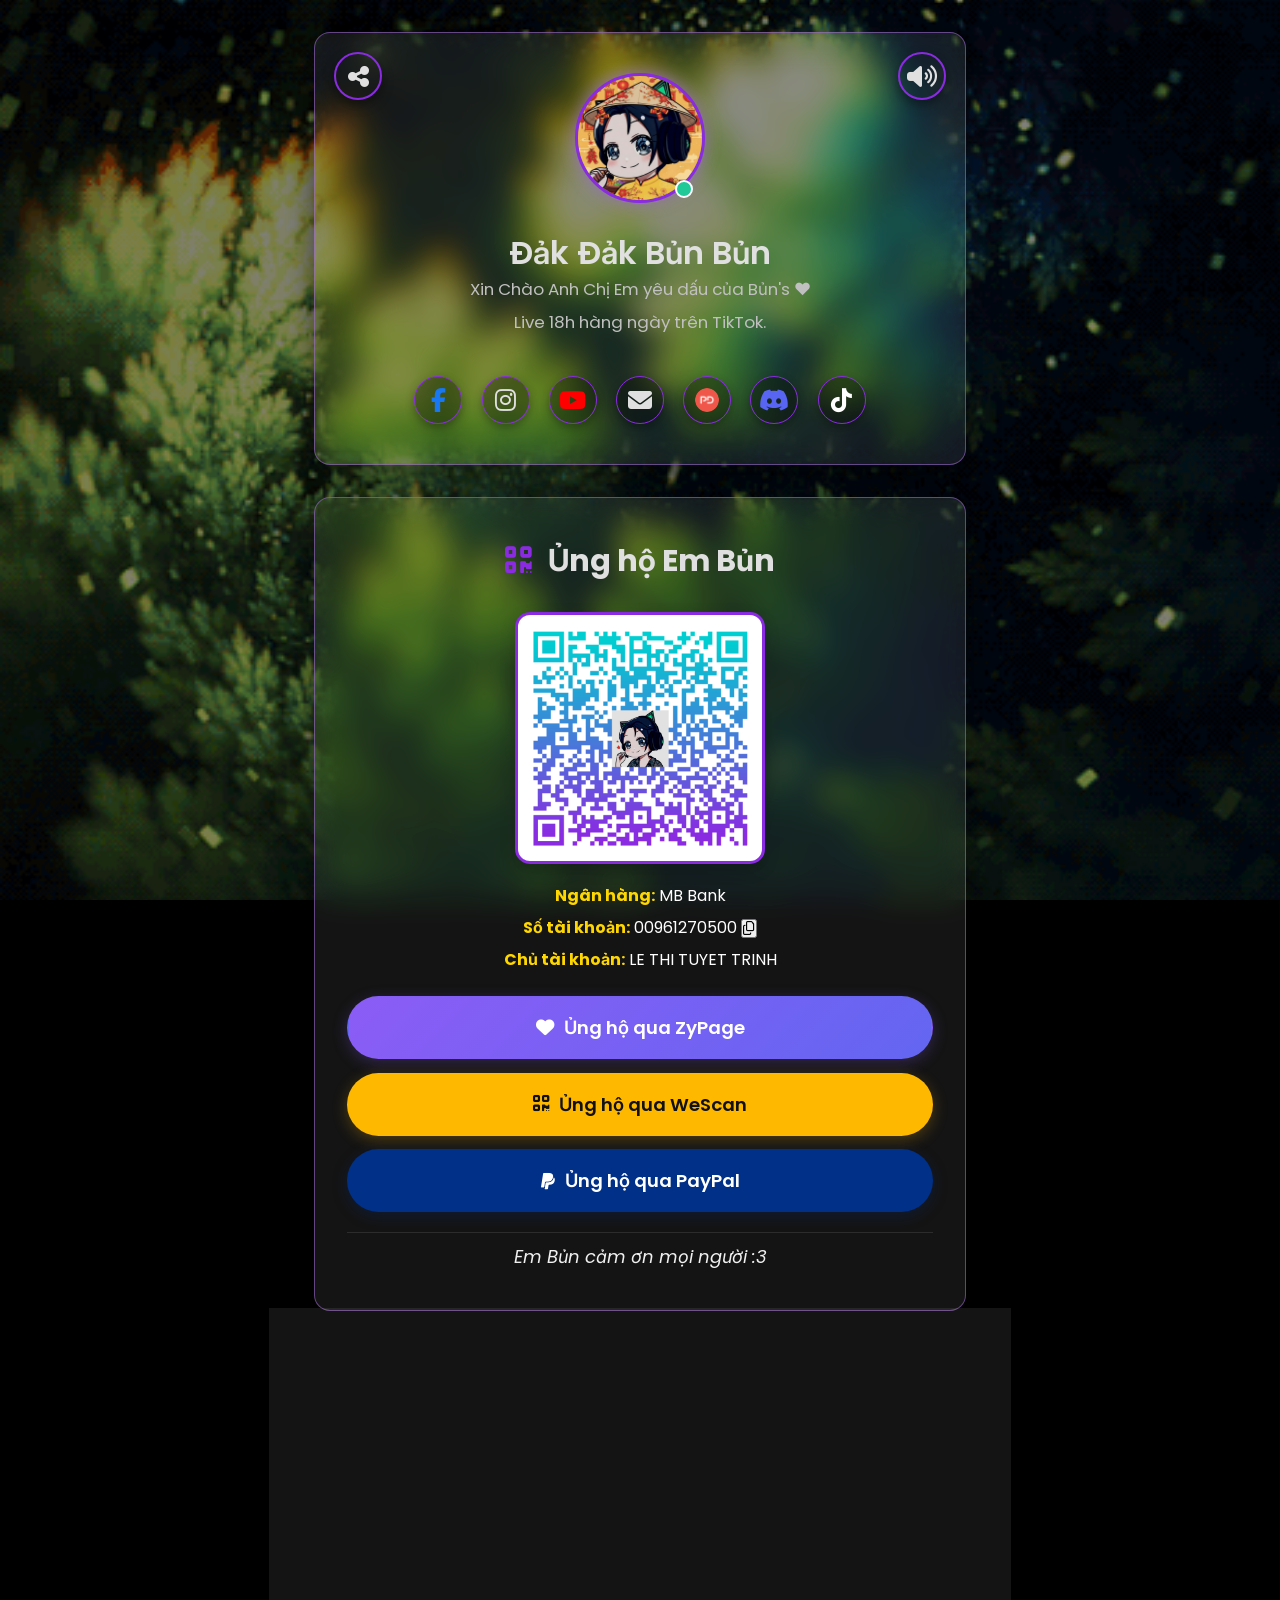
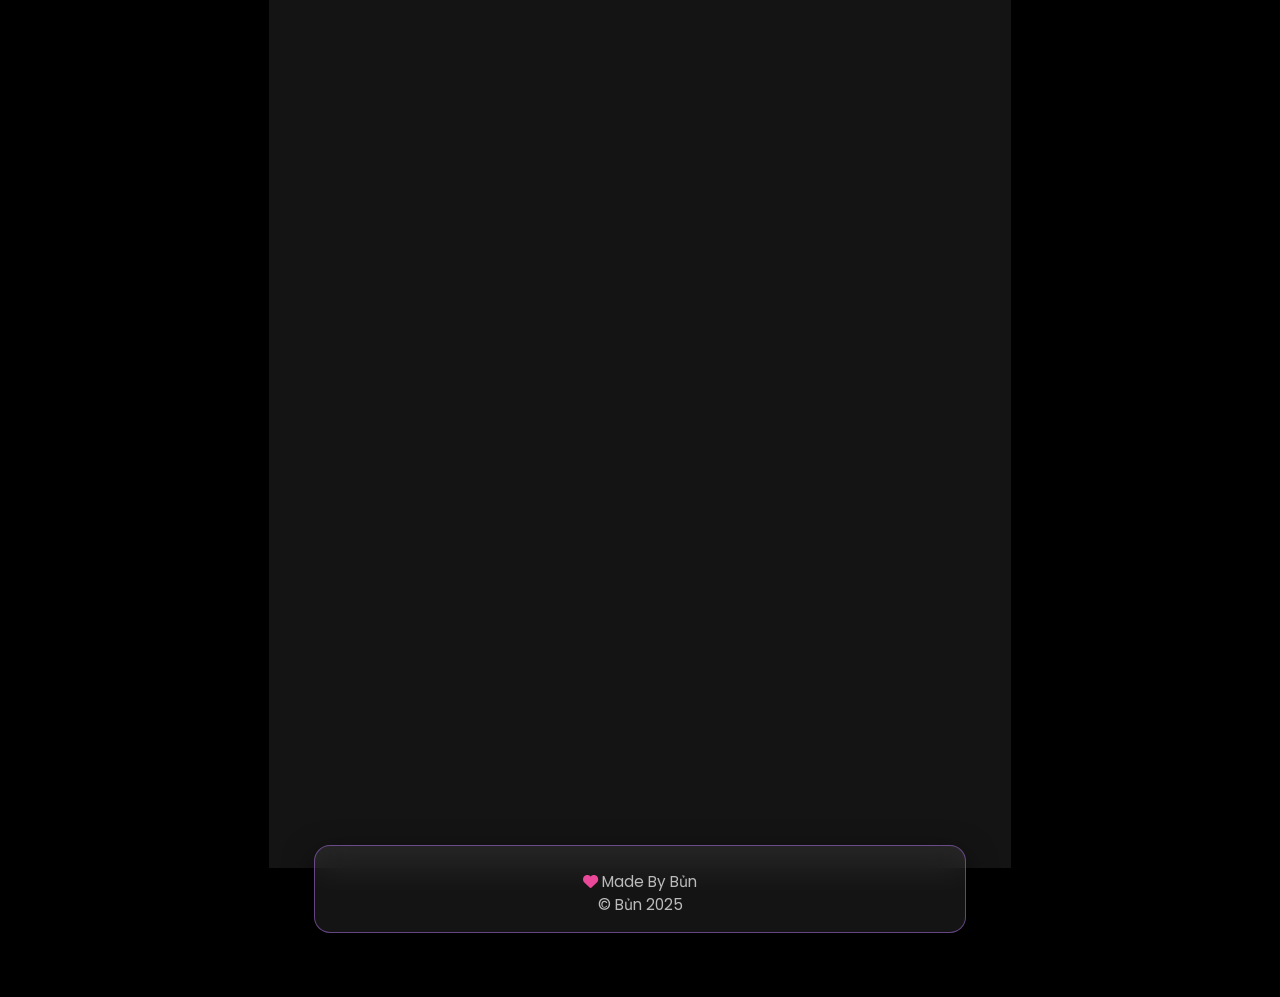
==== commit 76982429: "Update viewport meta tags and social icons" ====
--- a/index.html
+++ b/index.html
@@ -2,7 +2,9 @@
 <html lang="vi">
 <head>
     <meta charset="UTF-8" />
-    <meta name="viewport" content="width=device-width, initial-scale=1.0" />
+    <meta name="viewport" content="width=device-width, initial-scale=1.0, viewport-fit=cover" />
+    <meta name="apple-mobile-web-app-capable" content="yes" />
+    <meta name="apple-mobile-web-app-status-bar-style" content="black-translucent" />
     <title>Đảk Đảk Bủn Bủn – Personal Website</title>
     <meta name="description" content="Trang cá nhân của Đảk Đảk Bủn Bủn - Xin Chào Anh Chị Em yêu dấu của Bủn's ❤️" />
 
@@ -60,7 +62,8 @@
                 <a href="mailto:sabynchinn@gmail.com" class="social-icon" aria-label="Email">
                     <i class="fas fa-envelope"></i>
                 </a>
-                <a href="https://playerduo.net/6421206e33cfab3e951f48d2" class="social-icon" target="_blank" rel="noopener noreferrer" aria-label="PlayDuo" style="background-image: url('img/pld.webp'); background-size: cover; background-position: center;">
+                <a href="https://playerduo.net/6421206e33cfab3e951f48d2" class="social-icon" target="_blank" rel="noopener noreferrer" aria-label="PlayerDuo">
+                    <img src="img/pld.png" alt="PlayerDuo" class="social-icon-img" style="width: 24px; height: 24px; object-fit: contain; border-radius: 50%;" />
                 </a>
                 <a href="https://discord.com/invite/bJ9pyXB5ab" class="social-icon" target="_blank" rel="noopener noreferrer" aria-label="Discord">
                     <i class="fab fa-discord"></i>
@@ -84,21 +87,27 @@
 
             <div class="support-bank-info">
                 <p><strong>Ngân hàng:</strong> MB Bank</p>
-                <p><strong>Số tài khoản:</strong> 00961270500</p>
+                <p>
+                    <strong>Số tài khoản:</strong>
+                    <span class="bank-account-number">00961270500</span>
+                    <button type="button" id="copy-bank-number" class="copy-inline-btn" data-copy="00961270500" aria-label="Sao chép số tài khoản" title="Sao chép số tài khoản">
+                        <i class="far fa-copy" aria-hidden="true"></i>
+                    </button>
+                </p>
                 <p><strong>Chủ tài khoản:</strong> LE THI TUYET TRINH</p>
             </div>
 
             <div class="support-buttons">
-				<a href="https://zypage.com/sabyn" target="_blank" rel="noopener noreferrer" class="zypage-button">
-					<i class="fas fa-heart" aria-hidden="true"></i> Ủng hộ qua ZyPage
-				</a>
-				<a href="https://wescan.vn/sabynchinn" target="_blank" rel="noopener noreferrer" class="wescan-button">
-					<i class="fas fa-qrcode" aria-hidden="true"></i> Ủng hộ qua WeScan
-				</a>
-				<a href="https://www.paypal.com/paypalme/sabyn81" target="_blank" rel="noopener noreferrer" class="paypal-button">
-					<i class="fab fa-paypal" aria-hidden="true"></i> Ủng hộ qua PayPal
-				</a>
-			</div>
+                <a href="https://zypage.com/sabyn" target="_blank" rel="noopener noreferrer" class="zypage-button">
+                    <i class="fas fa-heart" aria-hidden="true"></i> Ủng hộ qua ZyPage
+                </a>
+                <a href="https://wescan.vn/sabynchinn" target="_blank" rel="noopener noreferrer" class="wescan-button">
+                    <i class="fas fa-qrcode" aria-hidden="true"></i> Ủng hộ qua WeScan
+                </a>
+                <a href="https://www.paypal.com/paypalme/sabyn81" target="_blank" rel="noopener noreferrer" class="paypal-button">
+                    <i class="fab fa-paypal" aria-hidden="true"></i> Ủng hộ qua PayPal
+                </a>
+            </div>
 
             <p class="support-footer-text">Em Bủn cảm ơn mọi người :3</p>
         </section>
@@ -107,17 +116,19 @@
         <section class="glass-card showcase-section" aria-label="Album ảnh">
             <h2><i class="fas fa-images" aria-hidden="true"></i> Ảnh người đẹp</h2>
             <div class="showcase-grid">
-                <img src="img/pic-showcase2.jpg" alt="Ảnh 1" class="showcase-image" />
-                <img src="img/pic-showcase3.jpg" alt="Ảnh 2" class="showcase-image" />
-                <img src="img/pic-showcase4.jpg" alt="Ảnh 3" class="showcase-image" />
+                <img src="img/pic-showcase1.jpg" alt="Ảnh người đẹp 1" class="showcase-image" loading="lazy" />
+                <img src="img/pic-showcase2.jpg" alt="Ảnh người đẹp 2" class="showcase-image" loading="lazy" />
+                <img src="img/pic-showcase3.jpg" alt="Ảnh người đẹp 3" class="showcase-image" loading="lazy" />
+                <img src="img/pic-showcase4.jpg" alt="Ảnh người đẹp 4" class="showcase-image" loading="lazy" />
+                <img src="img/pic-showcase5.jpg" alt="Ảnh người đẹp 5" class="showcase-image" loading="lazy" />
+                <img src="img/sb.jpg" alt="Ảnh người đẹp 6" class="showcase-image" loading="lazy" />
             </div>
-            <!-- Nếu muốn thêm ảnh khác, có thể thêm hàng mới -->
         </section>
 
         <!-- ===== FOOTER ===== -->
         <footer class="glass-card footer">
             <p class="footer-main"><i class="fas fa-heart" aria-hidden="true"></i> Made By Bủn</p>
-            <p><a href="hiddenthing.html" style="color: inherit; text-decoration: none;">© Bủn 2025</a></p>
+            <p>© Bủn 2025</p>
         </footer>
     </div>
 
@@ -140,7 +151,7 @@
             </div>
 
             <div class="share-link-box">
-                <input type="text" id="bio-link-url" value="https://sabyn.site/" readonly aria-label="Đường dẫn bio" />
+                <input type="text" id="bio-link-url" value="https://sabyna.site/" readonly aria-label="Đường dẫn bio" />
                 <button id="copy-bio-link">Copy</button>
             </div>
         </div>
@@ -153,11 +164,5 @@
 
     <!-- ===== SCRIPTS ===== -->
     <script src="script.js"></script>
-
-    <!-- Hiệu ứng Giáng sinh & Lì xì (nếu có) -->
-    <link rel="stylesheet" href="/assets/christmas-effects.css" />
-    <script src="/assets/christmas-effects.js" defer></script>
-    <link rel="stylesheet" href="/assets/css/lixi.css" />
-    <script src="/assets/js/lixi.js" data-autostart data-count="18" data-interval="350" defer></script>
 </body>
 </html>
--- a/style.css
+++ b/style.css
@@ -1,13 +1,34 @@
-/* General Body and Container Styles */
+/* ===== BIẾN MÀU SẮC & FONT ===== */
+:root {
+    --primary: #8A2BE2;       /* Tím chủ đạo */
+    --primary-light: #bb99dd;
+    --primary-dark: #6a1b9a;
+    --accent: #ffd700;
+    --text-light: #e0e0e0;
+    --text-muted: #c0c0c0;
+    --bg-glass: rgba(255, 255, 255, 0.08);
+    --border-glass: rgba(153, 102, 204, 0.6);
+    --shadow-glass: 0 10px 30px rgba(0, 0, 0, 0.5);
+    --radius: 1rem;
+    --transition: 0.3s ease;
+}
+
+/* ===== RESET & NỀN ===== */
+* {
+    margin: 0;
+    padding: 0;
+    box-sizing: border-box;
+}
+
 body {
     font-family: 'Poppins', 'Inter', sans-serif;
-    background-color: black; /* Giữ lại để có nền đen nếu ảnh không tải được */
-    margin: 0;
-    padding: 0;
-    color: white;
+    background-color: #000;
+    color: #fff;
+    min-height: 100vh;
     position: relative;
 }
 
+/* Lớp phủ tối */
 body::before {
     content: "";
     position: fixed;
@@ -16,29 +37,42 @@
     z-index: -1;
 }
 
+/* Ảnh nền cố định */
+.fixed-background {
+    position: fixed;
+    inset: 0;
+    background: url("img/background.gif") no-repeat center center / cover;
+    z-index: -2;
+}
+
+/* ===== CONTAINER ===== */
 .container {
     max-width: 700px;
-    margin: auto;
+    margin: 0 auto;
     padding: 2rem 1.5rem;
 }
 
-/* Glass Card Base Style */
+/* ===== GLASS CARD ===== */
 .glass-card {
-    background: rgba(255, 255, 255, 0.08);
-    border-radius: 1rem;
-    padding: 2.5rem;
+    background: var(--bg-glass);
+    border-radius: var(--radius);
+    padding: 2.5rem 2rem;
     backdrop-filter: blur(16px) saturate(180%);
     -webkit-backdrop-filter: blur(16px) saturate(180%);
-    border: 1px solid rgba(153, 102, 204, 0.6);
-    box-shadow: 0 10px 30px rgba(0, 0, 0, 0.5);
+    border: 1px solid var(--border-glass);
+    box-shadow: var(--shadow-glass);
     margin-bottom: 2rem;
     position: relative;
 }
 
-/* Profile Section */
+/* ===== PHẦN HỒ SƠ ===== */
 .profile-section {
     text-align: center;
-    margin-bottom: 1.5rem;
+}
+
+.avatar-wrapper {
+    position: relative;
+    display: inline-block;
 }
 
 .avatar {
@@ -46,7 +80,7 @@
     height: 130px;
     border-radius: 50%;
     object-fit: cover;
-    border: 3px solid #9966cc;
+    border: 3px solid var(--primary);
     box-shadow: 0 0 15px rgba(153, 102, 204, 0.7);
 }
 
@@ -55,7 +89,7 @@
     bottom: 12px;
     right: 12px;
     background: #20c997;
-    border: 2px solid white;
+    border: 2px solid #fff;
     width: 18px;
     height: 18px;
     border-radius: 50%;
@@ -65,28 +99,27 @@
     margin-top: 1.2rem;
     font-size: 2rem;
     font-weight: 600;
-    color: #e0e0e0;
+    color: var(--text-light);
 }
 
 .profile-bio {
     font-size: 1.05rem;
-    color: #c0c0c0;
-    margin-bottom: 0.5rem; /* Đã chỉnh khoảng cách */
+    color: var(--text-muted);
     line-height: 1.5;
-}
-
+    margin-bottom: 0.5rem;
+}
 .profile-bio.live-info {
-    margin-top: 0.5rem; /* Khoảng cách từ dòng trên xuống */
-    margin-bottom: 2.5rem; /* Khoảng cách dưới dòng này để giữ bố cục */
-}
-
-/* Card Top Left Share Button */
-.card-top-left-share-button {
+    margin-top: 0.5rem;
+    margin-bottom: 2.5rem;
+}
+
+/* ===== NÚT TRÊN CARD ===== */
+.card-top-left-share-button,
+.music-button {
     position: absolute;
     top: 1.2rem;
-    left: 1.2rem;
     background: transparent;
-    border: 2px solid #9966cc;
+    border: 2px solid var(--primary);
     border-radius: 50%;
     width: 48px;
     height: 48px;
@@ -94,72 +127,36 @@
     justify-content: center;
     align-items: center;
     cursor: pointer;
+    box-shadow: 0 5px 12px rgba(0, 0, 0, 0.4);
+    transition: all var(--transition);
+    color: var(--text-light);
+    font-size: 1.5rem;
     z-index: 1;
-    box-shadow: 0 5px 12px rgba(0, 0, 0, 0.4);
-    transition: all 0.3s ease;
-}
-
-.card-top-left-share-button:hover {
+}
+
+.card-top-left-share-button {
+    left: 1.2rem;
+}
+.card-top-right-music-button {
+    right: 1.2rem;
+}
+
+.card-top-left-share-button:hover,
+.music-button:hover {
     background: rgba(153, 102, 204, 0.15);
     transform: scale(1.08);
-    border: 2px solid #bb99dd;
+    border-color: var(--primary-light);
     box-shadow: 0 0 15px rgba(153, 102, 204, 0.7);
 }
 
-.card-top-left-share-button i {
-    color: #e0e0e0;
-    font-size: 1.5rem;
-}
-
-/* Card Top Right Music Button */
-.card-top-right-music-button {
-    position: absolute;
-    top: 1.2rem;
-    right: 1.2rem;
-}
-
-/* Music Control Button (General styles for music button) */
-.music-button {
-    background: transparent;
-    border: 1px solid #9966cc;
-    border-radius: 50%;
-    width: 48px;
-    height: 48px;
-    display: inline-flex;
-    justify-content: center;
-    align-items: center;
-    cursor: pointer;
-    box-shadow: 0 4px 10px rgba(0,0,0,0.3);
-    transition: all 0.3s ease;
-    color: #e0e0e0;
-    font-size: 1.5rem;
-    outline: none;
-    z-index: 1;
-}
-
-.music-button:hover {
-    background-color: rgba(153, 102, 204, 0.25);
-    transform: translateY(-3px) scale(1.08);
-    border: 2px solid #bb99dd;
+.music-button.playing {
+    background: rgba(153, 102, 204, 0.3);
+    border-color: var(--primary);
+    color: var(--primary);
     box-shadow: 0 0 15px rgba(153, 102, 204, 0.7);
 }
 
-.music-button.playing {
-    background-color: rgba(153, 102, 204, 0.3);
-    border-color: #9966cc;
-    color: #9966cc;
-    box-shadow: 0 0 15px rgba(153, 102, 204, 0.7);
-}
-
-.music-button.playing:hover {
-    background-color: rgba(153, 102, 204, 0.5);
-    color: #bb99dd;
-    border-color: #bb99dd;
-    box-shadow: 0 0 20px rgba(153, 102, 204, 0.9);
-}
-
-
-/* Social Icons */
+/* ===== SOCIAL ICONS ===== */
 .social-icons {
     margin-top: 1.5rem;
     display: flex;
@@ -169,110 +166,91 @@
 }
 
 .social-icon {
-    color: #e0e0e0;
+    display: flex;
+    justify-content: center;
+    align-items: center;
+    width: 48px;
+    height: 48px;
+    border-radius: 50%;
+    background: rgba(0, 0, 0, 0.3);
+    border: 1px solid var(--primary);
+    box-shadow: 0 4px 10px rgba(0, 0, 0, 0.3);
+    color: var(--text-light);
     font-size: 1.5rem;
     text-decoration: none;
-    transition: color 0.3s ease, transform 0.3s ease, background-color 0.3s ease, border-color 0.3s ease, box-shadow 0.3s ease;
-    background: rgba(0, 0, 0, 0.3);
-    border: 1px solid #9966cc;
-    border-radius: 50%;
-    width: 48px;
-    height: 48px;
-    display: flex;
-    justify-content: center;
-    align-items: center;
-    box-shadow: 0 4px 10px rgba(0,0,0,0.3);
-}
-
+    transition: all var(--transition);
+}
 .social-icon:hover {
-    color: #bb99dd;
-    transform: scale(1.15); /* Chỉ scale, không translateY để giữ bố cục */
-    background-color: rgba(153, 102, 204, 0.3);
-    border: 2px solid #bb99dd;
+    transform: scale(1.15);
+    background: rgba(153, 102, 204, 0.3);
+    border-color: var(--primary-light);
     box-shadow: 0 0 15px rgba(153, 102, 204, 0.7);
 }
 
-
-/* Specific Social Icon Colors */
-.social-icon .fab.fa-youtube { color: #ff0000; }
-.social-icon .fab.fa-discord { color: #5865f2; }
-.social-icon .fab.fa-facebook-f { color: #1877f2; }
-.social-icon .fab.fa-facebook { color: #1877f2; }
-.social-icon .fab.fa-tiktok { color: #ee1d52; }
-.social-icon .fas.fa-gamepad { color: #9966cc; }
-
-
-/* Dedicated Support Section */
+/* Màu riêng cho từng nền tảng */
+.social-icon .fa-youtube { color: #ff0000; }
+.social-icon .fa-discord { color: #5865f2; }
+.social-icon .fa-facebook-f,
+.social-icon .fa-facebook { color: #1877f2; }
+.social-icon .fa-tiktok { color: #ffffff; }
+.social-icon .fa-gamepad { color: var(--primary); }
+
+/* ===== PHẦN ỦNG HỘ ===== */
 .support-section {
     text-align: center;
 }
-
 .support-section h2 {
     margin-top: 0;
     margin-bottom: 1.8rem;
     font-size: 1.9rem;
-    color: #e0e0e0;
-}
-
+    color: var(--text-light);
+}
 .support-section h2 i {
-    color: #9966cc;
+    color: var(--primary);
     margin-right: 0.6rem;
 }
 
-/* Wrapper cho QR code donate và nút tải xuống */
 .support-qr-wrapper {
     position: relative;
     width: 80%;
     max-width: 250px;
-    height: auto;
     margin: 0 auto 20px auto;
-    background: white;
+    background: #fff;
     padding: 12px;
     border-radius: 15px;
-    box-shadow: 0 6px 15px rgba(0,0,0,0.2);
-    overflow: hidden;
-    transform-style: preserve-3d;
-    perspective: 1000px;
-    transition: transform 0.3s ease;
-    border: 3px solid #8A2BE2;
-}
-
-/* Hover effects for support-qr-wrapper */
+    box-shadow: 0 6px 15px rgba(0, 0, 0, 0.2);
+    border: 3px solid var(--primary);
+    transition: transform var(--transition);
+}
 .support-qr-wrapper:hover {
     transform: translateY(5px);
 }
-
 .support-qr-wrapper:hover .support-qr-code {
     opacity: 0.3;
 }
-
 .support-qr-wrapper:hover .download-qr-overlay {
     opacity: 1;
     visibility: visible;
-    transform: translate(-50%, -50%) rotateY(0deg);
-}
-
-
-/* Apply general QR image styles for both share and support QR */
-.support-qr-code, .share-qr-image {
+    transform: translate(-50%, -50%) rotateY(0);
+}
+
+.support-qr-code {
     width: 100%;
-    height: 100%;
-    object-fit: contain;
+    height: auto;
     display: block;
     border-radius: 10px;
-    transition: opacity 0.3s ease, transform 0.3s ease;
+    transition: opacity var(--transition);
     backface-visibility: hidden;
 }
 
-/* Apply general download overlay styles for both share and support QR */
 .download-qr-overlay {
     position: absolute;
     top: 50%;
     left: 50%;
     transform: translate(-50%, -50%) rotateY(180deg);
     background: rgba(0, 0, 0, 0.75);
-    color: #e0e0e0;
-    border: 2px solid #9966cc;
+    color: #fff;
+    border: 2px solid var(--primary);
     border-radius: 10px;
     padding: 1rem 2rem;
     font-size: 1.3rem;
@@ -280,28 +258,84 @@
     cursor: pointer;
     opacity: 0;
     visibility: hidden;
-    transition: opacity 0.3s ease, visibility 0.3s ease, transform 0.3s ease;
+    transition: opacity var(--transition), visibility var(--transition), transform var(--transition);
     display: flex;
     align-items: center;
     gap: 0.75rem;
     z-index: 10;
     backface-visibility: hidden;
 }
-
-/* Specific border color for donate download button if needed */
 .support-qr-wrapper .download-qr-overlay {
-    border: 2px solid #8A2BE2;
-}
-
+    border-color: var(--primary);
+}
 
 .support-bank-info p {
     margin: 8px 0;
     font-size: 16px;
     line-height: 1.5;
 }
-
 .support-bank-info strong {
-    color: #FFD700;
+    color: #ffd700;
+}
+
+/* ===== NÚT DONATE (ĐÃ CẬP NHẬT MÀU CHUẨN ) ===== */
+.support-buttons {
+    display: flex;
+    flex-direction: column;
+    gap: 0.85rem;
+    margin-top: 1.5rem;
+}
+
+.support-buttons a {
+    display: flex;
+    align-items: center;
+    justify-content: center;
+    gap: 10px;
+    width: 100%;
+    box-sizing: border-box;
+    text-decoration: none;
+    padding: 1rem 2.5rem;
+    border-radius: 50px;
+    font-weight: 600;
+    font-size: 1.15rem;
+    color: #ffffff;
+    transition: all var(--transition);
+    border: 2px solid transparent;
+}
+
+/* --- ZyPage Button --- */
+.zypage-button {
+    background: linear-gradient(135deg, #8B5CF6, #6366F1);
+    box-shadow: 0 4px 15px rgba(139, 92, 246, 0.25);
+}
+.zypage-button:hover {
+    background: linear-gradient(135deg, #7C3AED, #4F46E5);
+    transform: translateY(-4px);
+    box-shadow: 0 8px 20px rgba(139, 92, 246, 0.4);
+}
+
+/* --- WeScan Button --- */
+.wescan-button {
+    background: #FFB800; 
+    color: #111111 !important; 
+    box-shadow: 0 4px 15px rgba(255, 184, 0, 0.25);
+}
+.wescan-button:hover {
+    background: #E5A600; 
+    transform: translateY(-4px);
+    box-shadow: 0 8px 20px rgba(255, 184, 0, 0.4);
+    color: #000000 !important;
+}
+
+/* --- PayPal Button --- */
+.paypal-button {
+    background: #003087;
+    box-shadow: 0 4px 15px rgba(0, 48, 135, 0.25);
+}
+.paypal-button:hover {
+    background: #001c54;
+    transform: translateY(-4px);
+    box-shadow: 0 8px 20px rgba(0, 48, 135, 0.4);
 }
 
 .support-footer-text {
@@ -313,47 +347,43 @@
     border-top: 1px solid rgba(255, 255, 255, 0.1);
 }
 
-/* Showcase Section */
+/* ===== PHẦN ẢNH ===== */
 .showcase-section {
     text-align: center;
 }
-
 .showcase-section h2 {
-    margin-top: 3rem;
+    margin-top: 0;
     margin-bottom: 1.8rem;
     font-size: 1.9rem;
-    color: #e0e0e0;
-}
-
+    color: var(--text-light);
+}
 .showcase-section h2 i {
-    color: #ffd700;
+    color: var(--accent);
     margin-right: 0.6rem;
 }
 
 .showcase-grid {
-    display: grid;
-    grid-template-columns: repeat(auto-fit, minmax(150px, 1fr));
+    display: flex;
+    flex-wrap: wrap;
+    justify-content: center;
     gap: 1.2rem;
-    margin-bottom: 2rem;
+    margin-bottom: 1.5rem;
 }
 
 .showcase-image {
-    width: 100%;
+    width: calc(50% - 0.6rem);
+    max-width: 300px;
     border-radius: 0.75rem;
-    box-shadow: 0 5px 15px rgba(0,0,0,0.3);
+    box-shadow: 0 5px 15px rgba(0, 0, 0, 0.3);
     transition: transform 0.2s ease;
-}
-
+    object-fit: cover;
+    aspect-ratio: 1 / 1;
+}
 .showcase-image:hover {
     transform: scale(1.03);
 }
 
-.showcase-center {
-    text-align: center;
-    margin-top: 1.5rem;
-}
-
-/* Footer */
+/* ===== FOOTER ===== */
 .footer {
     text-align: center;
     font-size: 0.95rem;
@@ -361,101 +391,81 @@
     padding-top: 1.5rem;
     padding-bottom: 1rem;
 }
-
 .footer-main i {
     color: #ec4899;
 }
 
-/* Popup Base Styles (for share) */
+/* ===== POPUP CHIA SẺ ===== */
 .popup-overlay {
     display: none;
     position: fixed;
+    inset: 0;
     z-index: 1000;
-    left: 0;
-    top: 0;
-    width: 100%;
-    height: 100%;
-    overflow: auto;
-    background-color: rgba(0,0,0,0.7);
+    background: rgba(0, 0, 0, 0.7);
     backdrop-filter: blur(5px);
     -webkit-backdrop-filter: blur(5px);
     justify-content: center;
     align-items: center;
     opacity: 0;
-    transition: opacity 0.3s ease;
-}
-
+    transition: opacity var(--transition);
+}
 .popup-overlay.active {
     display: flex;
     opacity: 1;
 }
 
 .popup-content {
-    background-color: #333;
+    background: #333;
     margin: auto;
     padding: 25px;
     border-radius: 15px;
     width: 90%;
     max-width: 400px;
-    box-shadow: 0 5px 15px rgba(0,0,0,0.5);
+    box-shadow: 0 5px 15px rgba(0, 0, 0, 0.5);
     position: relative;
     color: #f0f0f0;
-    font-family: 'Segoe UI', Tahoma, Geneva, Verdana, sans-serif;
     transform: scale(0.95);
-    transition: transform 0.3s ease, opacity 0.3s ease;
+    transition: transform var(--transition), opacity var(--transition);
     opacity: 0;
 }
-
 .popup-overlay.active .popup-content {
     transform: scale(1);
     opacity: 1;
 }
 
-/* Close Button for Popups */
+.share-popup-content {
+    background: rgba(255, 255, 255, 0.1);
+    border: 1px solid rgba(153, 102, 204, 0.5);
+    backdrop-filter: blur(20px) saturate(180%);
+    -webkit-backdrop-filter: blur(20px) saturate(180%);
+}
+
 .close-button {
-    color: #aaa;
-    float: right;
-    font-size: 28px;
-    font-weight: bold;
     position: absolute;
     top: 10px;
     right: 20px;
+    font-size: 28px;
+    font-weight: bold;
+    color: #aaa;
+    background: none;
+    border: none;
     cursor: pointer;
-    transition: 0.3s;
-}
-
-.close-button:hover,
-.close-button:focus {
+    transition: color var(--transition);
+}
+.close-button:hover {
     color: #fff;
-    text-decoration: none;
-}
-
-/* Popup Header */
+}
+
 .popup-header {
     text-align: center;
     margin-bottom: 20px;
     padding-bottom: 10px;
     border-bottom: 1px solid #444;
 }
-
 .popup-header h3 {
     margin: 0;
     font-size: 24px;
-    color: #8A2BE2;
-}
-
-/* Share Popup Specific Styles */
-.share-popup-content {
-    background: rgba(255, 255, 255, 0.1);
-    border: 1px solid rgba(153, 102, 204, 0.5);
-    backdrop-filter: blur(20px) saturate(180%);
-    -webkit-backdrop-filter: blur(20px) saturate(180%);
-}
-
-.share-popup-content h3 {
-    margin-bottom: 1.8rem;
-    font-size: 1.6rem;
-    color: #e0e0e0;
+    color: var(--primary);
 }
 
 .share-qr-wrapper {
@@ -463,152 +473,73 @@
     width: 200px;
     height: 200px;
     margin: 0 auto 2rem auto;
-    background: white;
+    background: #fff;
     padding: 12px;
     border-radius: 15px;
-    box-shadow: 0 6px 15px rgba(0,0,0,0.2);
+    box-shadow: 0 6px 15px rgba(0, 0, 0, 0.2);
     overflow: hidden;
     transform-style: preserve-3d;
     perspective: 1000px;
-    transition: transform 0.3s ease;
-}
-
+    transition: transform var(--transition);
+}
 .share-qr-wrapper:hover {
     transform: rotateY(12deg);
 }
-
 .share-qr-wrapper:hover .share-qr-image {
     opacity: 0.3;
     transform: rotateY(12deg);
 }
-
 .share-qr-wrapper:hover .download-qr-overlay {
     opacity: 1;
     visibility: visible;
-    transform: translate(-50%, -50%) rotateY(0deg);
+    transform: translate(-50%, -50%) rotateY(0);
+}
+.share-qr-image {
+    width: 100%;
+    height: 100%;
+    object-fit: contain;
+    display: block;
+    border-radius: 10px;
+    transition: opacity var(--transition), transform var(--transition);
+    backface-visibility: hidden;
 }
 
 .share-link-box {
     display: flex;
     align-items: center;
-    background-color: rgba(0, 0, 0, 0.4);
+    background: rgba(0, 0, 0, 0.4);
     border-radius: 0.85rem;
     padding: 0.6rem;
     margin-top: 2rem;
-    border: 2px solid #9966cc;
-    box-shadow: 0 5px 10px rgba(0,0,0,0.25);
-}
-
+    border: 2px solid var(--primary);
+    box-shadow: 0 5px 10px rgba(0, 0, 0, 0.25);
+}
 .share-link-box input {
-    flex-grow: 1;
+    flex: 1;
     border: none;
     background: transparent;
     outline: none;
     font-size: 1.05rem;
-    color: #e0e0e0;
+    color: var(--text-light);
     padding: 0.6rem 1rem;
 }
-
 .share-link-box button {
-    background-color: #9966cc;
-    color: #e0e0e0;
+    background: var(--primary);
+    color: #fff;
     border: none;
     border-radius: 0.6rem;
     padding: 0.8rem 1.4rem;
     cursor: pointer;
     font-size: 1.05rem;
     font-weight: 600;
-    transition: background-color 0.2s ease, transform 0.2s ease;
-}
-
+    transition: background var(--transition), transform var(--transition);
+}
 .share-link-box button:hover {
-    background-color: #bb99dd;
+    background: var(--primary-light);
     transform: translateY(-3px);
 }
 
-/* Responsive adjustments */
-@media (max-width: 768px) {
-    .container {
-        padding: 1.5rem 1rem;
-    }
-    .glass-card {
-        padding: 2rem;
-    }
-    .card-top-left-share-button {
-        top: 1rem;
-        left: 1rem;
-        width: 42px;
-        height: 42px;
-    }
-    .card-top-left-share-button i {
-        font-size: 1.3rem;
-    }
-    .card-top-right-music-button {
-        top: 1rem;
-        right: 1rem;
-        width: 42px;
-        height: 42px;
-        font-size: 1.3rem;
-    }
-    .popup-content {
-        padding: 1.8rem;
-    }
-    .popup-header h3 {
-        font-size: 1.4rem;
-    }
-    .support-qr-wrapper {
-        width: 70%;
-        max-width: 200px;
-    }
-    .support-bank-info p {
-        font-size: 14px;
-    }
-    .support-footer-text {
-        font-size: 16px;
-    }
-    .share-qr-wrapper {
-        width: 160px;
-        height: 160px;
-        padding: 10px;
-    }
-    .download-qr-overlay {
-        padding: 0.7rem 1.2rem;
-        font-size: 1.1rem;
-    }
-    .share-link-box input {
-        font-size: 0.95rem;
-    }
-    .share-link-box button {
-        padding: 0.6rem 1rem;
-        font-size: 0.95rem;
-    }
-    .avatar {
-        width: 100px;
-        height: 100px;
-    }
-    .online-indicator {
-        width: 14px;
-        height: 14px;
-        bottom: 8px;
-        right: 8px;
-    }
-    .profile-name {
-        font-size: 1.6rem;
-    }
-    .profile-bio {
-        font-size: 0.95rem;
-    }
-    .social-icon {
-        font-size: 1.2rem;
-        width: 40px;
-        height: 40px;
-    }
-    .social-icons {
-        gap: 0.8rem;
-    }
-}
-
-/* Dòng bản quyền ẩn, chỉ hiện khi F12 */
+/* ===== BẢN QUYỀN ẨN (F12) ===== */
 #copyright-hidden-text {
     position: absolute;
     left: -9999px;
@@ -620,249 +551,97 @@
     pointer-events: none;
     user-select: none;
     white-space: nowrap;
-
-    /* Styles khi được phát hiện trong DevTools */
-    color: #555;
-    font-size: 10px;
-    text-align: center;
-    width: auto;
-    height: auto;
-}
-
-#copyright-hidden-text p {
-    margin: 0;
-    padding: 0;
-}
-    /* Thêm CSS này cho ảnh nền cố định trên mọi thiết bị */
-.fixed-background {
-    position: fixed; /* Làm cho nó cố định trên màn hình */
-    top: 0;
-    left: 0;
-    width: 100%;
-    height: 100%;
-    background: url("img/background.gif") no-repeat center center;
-    background-size: cover;
-    z-index: -2; /* Đảm bảo nó nằm dưới lớp phủ 'body::before' (có z-index: -1) và nội dung chính */
-}
-
-/* --- */
-/* Showcase Game Section Specific Styles */
-.game-call-to-action {
-    text-align: center;
-    margin-top: 1rem;
-    margin-bottom: 2rem;
-    font-size: 1.15em; /* Tăng kích thước font nhẹ */
-    color: #f0f0f0;
-    font-weight: 500;
-    line-height: 1.4;
-}
-
-.showcase-grid {
-    display: flex; /* Dùng flexbox để linh hoạt hơn */
-    justify-content: center; /* Căn giữa các game item */
-    flex-wrap: wrap; /* Cho phép các item xuống dòng */
-    gap: 1.2rem; /* Khoảng cách giữa các game item */
-    margin-bottom: 1.5rem; /* Khoảng cách giữa các hàng game */
-}
-
-.game-item {
-    text-align: center;
-    background: rgba(255, 255, 255, 0.08); /* Nền glassmorphism cho từng item game */
-    border: 1px solid rgba(153, 102, 204, 0.4); /* Viền mờ đồng bộ với glass-card */
-    border-radius: 0.85rem; /* Bo góc nhẹ nhàng */
-    padding: 10px 12px; /* Đệm bên trong */
-    width: 130px; /* Chiều rộng cố định cho mỗi game item */
-    display: flex;
-    flex-direction: column;
-    align-items: center;
-    justify-content: center;
-    box-shadow: 0 5px 15px rgba(0,0,0,0.3);
-    transition: transform 0.2s ease, background-color 0.2s ease, border-color 0.2s ease;
-    cursor: pointer;
-}
-
-.game-item:hover {
-    transform: translateY(-8px) scale(1.03); /* Hiệu ứng nổi bật hơn khi hover */
-    background-color: rgba(153, 102, 204, 0.15); /* Nền highlight nhẹ */
-    border-color: rgba(153, 102, 204, 0.7); /* Viền rõ hơn */
-}
-
-.game-item a {
-    text-decoration: none; /* Bỏ gạch chân cho link */
-    color: inherit; /* Kế thừa màu chữ */
-    display: flex; /* Dùng flexbox để căn chỉnh nội dung bên trong */
-    flex-direction: column;
-    align-items: center;
-    justify-content: center;
-    width: 100%; /* Đảm bảo link chiếm toàn bộ item */
-    height: 100%;
-}
-
-.game-item .showcase-image {
-    width: 80px; /* Kích thước icon game */
-    height: 80px; /* Kích thước icon game */
-    object-fit: cover;
-    border-radius: 18px; /* Bo tròn vừa phải cho icon game */
-    margin-bottom: 0.6rem;
-    border: 2px solid rgba(255, 255, 255, 0.25); /* Viền mờ cho icon */
-    box-shadow: 0 2px 8px rgba(0,0,0,0.2);
-    transition: border-color 0.2s ease;
-}
-
-.game-item:hover .showcase-image {
-    border-color: #9966cc; /* Viền nổi bật hơn khi hover */
-}
-
-.game-item .game-name {
-    font-size: 0.95em; /* Kích thước font cho tên game */
-    font-weight: 600;
-    color: #e0e0e0; /* Màu chữ gần trắng */
-    margin: 0;
-    text-align: center;
-    /* Đảm bảo tên game không quá dài và có thể hiển thị trong 1 dòng */
-    white-space: nowrap;
-    overflow: hidden;
-    text-overflow: ellipsis;
-    width: 100%; /* Đảm bảo văn bản không tràn ra ngoài game-item */
-}
-
-.showcase-center .game-item {
-    width: 150px; /* Game chính có thể lớn hơn một chút */
-    padding: 15px;
-}
-
-.showcase-center .game-item .showcase-image {
-    width: 100px; /* Icon game chính lớn hơn */
-    height: 100px;
-    border-radius: 20px;
-}
-
-.showcase-center .game-item .game-name {
-    font-size: 1.05em; /* Tên game chính to hơn */
-}
-
-/* Responsive adjustments for game showcase */
+}
+
+/* ===== RESPONSIVE (TỐI ƯU CHO IPHONE & MOBILE) ===== */
 @media (max-width: 768px) {
-    .game-call-to-action {
-        font-size: 1.05em;
-        margin-top: 0.8rem;
-        margin-bottom: 1.5rem;
-    }
-    .showcase-grid {
-        gap: 1rem;
-        margin-bottom: 1rem;
-    }
-    .game-item {
-        width: 110px; /* Giảm kích thước trên mobile */
-        padding: 8px 10px;
-    }
-    .game-item .showcase-image {
-        width: 65px;
-        height: 65px;
-        border-radius: 15px;
-        margin-bottom: 0.5rem;
-    }
-    .game-item .game-name {
-        font-size: 0.85em;
-    }
-    .showcase-center .game-item {
-        width: 130px; /* Game chính trên mobile */
+    .container {
+        /* Bổ sung env() để tránh bị che bởi thanh điều hướng ngang trên iPhone tai thỏ */
+        padding: 1.5rem 1rem calc(1.5rem + env(safe-area-inset-bottom)); 
+    }
+    .glass-card {
+        padding: 1.5rem 1rem; 
+    }
+    
+    .card-top-left-share-button,
+    .music-button {
+        width: 40px; 
+        height: 40px;
+        font-size: 1.2rem;
+        top: 1rem;
+    }
+    .card-top-left-share-button { left: 1rem; }
+    .card-top-right-music-button { right: 1rem; }
+
+    .avatar {
+        width: 90px;
+        height: 90px;
+    }
+    .online-indicator {
+        width: 14px;
+        height: 14px;
+        bottom: 6px;
+        right: 6px;
+    }
+    .profile-name { font-size: 1.5rem; }
+    .profile-bio { font-size: 0.9rem; }
+
+    .social-icon {
+        width: 40px;
+        height: 40px;
+        font-size: 1.2rem;
+    }
+    .social-icons { gap: 0.8rem; }
+
+    .support-qr-wrapper {
+        width: 70%;
+        max-width: 180px;
+    }
+    .support-bank-info p {
+        font-size: 14px;
+        word-break: break-word; 
+    }
+    
+    /* Thu nhỏ nút Donate trên mobile */
+    .paypal-button,
+    .wescan-button,
+    .zypage-button {
+        padding: 0.75rem 1rem;
+        font-size: 1rem;
+    }
+
+    .support-footer-text { font-size: 15px; }
+
+    .showcase-image {
+        width: calc(50% - 0.5rem); 
+    }
+
+    .popup-content {
+        padding: 1.5rem 1rem;
+        width: 92%;
+    }
+    .popup-header h3 { font-size: 1.3rem; }
+    
+    .share-qr-wrapper {
+        width: 140px;
+        height: 140px;
         padding: 10px;
     }
-    .showcase-center .game-item .showcase-image {
-        width: 80px;
-        height: 80px;
-    }
-    .showcase-section h2 {
-        font-size: 1.7rem; /* Giảm kích thước tiêu đề phần showcase trên mobile */
-        margin-top: 2rem;
-        margin-bottom: 1.5rem;
-    }
-}
-.paypal-button {
-    display: inline-block;
-    background-color: #0070ba;
-    color: white;
-    padding: 1rem 2.5rem;
-    border-radius: 50px;
-    text-decoration: none;
-    font-weight: 600;
-    font-size: 1.15rem;
-    margin-top: 2rem;
-    box-shadow: 0 4px 15px rgba(0, 0, 0, 0.2);
-    transition: transform 0.2s ease, box-shadow 0.2s ease, background-color 0.2s ease;
-    border: 2px solid transparent;
-}
-
-.paypal-button:hover {
-    background-color: #005691;
-    transform: translateY(-4px);
-    box-shadow: 0 8px 20px rgba(0, 0, 0, 0.3);
-}
-
-.paypal-button i {
-    margin-right: 0.75rem;
-    font-size: 1.3rem;
-}
-
-.wescan-button {
-    display: inline-block;
-    background: linear-gradient(135deg, #dc143c 0%, #ffd700 100%);
-    color: white;
-    padding: 1rem 2.5rem;
-    border-radius: 50px;
-    text-decoration: none;
-    font-weight: 700;
-    font-size: 1.15rem;
-    margin-top: 1rem;
-    box-shadow: 0 4px 15px rgba(220, 20, 60, 0.3);
-    transition: transform 0.2s ease, box-shadow 0.2s ease;
-    border: 2px solid rgba(255, 215, 0, 0.5);
-}
-
-.wescan-button:hover {
-    transform: translateY(-4px);
-    box-shadow: 0 8px 20px rgba(220, 20, 60, 0.5);
-    border-color: #ffd700;
-}
-
-.wescan-button i {
-    margin-right: 0.75rem;
-    font-size: 1.3rem;
-}
-
-/* Tùy chỉnh nút ZyPage */
-.zypage-button {
-    display: flex;
-    align-items: center;
-    justify-content: center;
-    padding: 12px;
-    margin-top: 12px;
-    background: linear-gradient(135deg, #ff9a9e 0%, #fecfef 99%, #fecfef 100%); /* Màu gradient hồng nhẹ nhàng */
-    color: #333;
-    text-decoration: none;
-    border-radius: 12px;
-    font-weight: 600;
-    font-family: 'Inter', sans-serif;
-    transition: all 0.3s ease;
-    border: 1px solid rgba(255, 255, 255, 0.3);
-    box-shadow: 0 4px 15px rgba(0, 0, 0, 0.1);
-}
-
-.zypage-button i {
-    margin-right: 10px;
-    color: #ff4757; /* Màu trái tim đỏ hồng */
-    font-size: 1.1rem;
-}
-
-.zypage-button:hover {
-    transform: translateY(-3px);
-    box-shadow: 0 6px 20px rgba(255, 154, 158, 0.4);
-    background: linear-gradient(135deg, #fecfef 0%, #ff9a9e 100%);
-}
-
-/* Đảm bảo các nút đồng nhất kích thước */
-.paypal-button, .wescan-button, .zypage-button {
-    width: 100%;
-    box-sizing: border-box;
-}+    .download-qr-overlay {
+        padding: 0.6rem 1rem;
+        font-size: 1rem;
+    }
+    
+    .share-link-box {
+        padding: 0.4rem; 
+    }
+    .share-link-box input {
+        font-size: 0.9rem;
+        min-width: 0; 
+        padding: 0.5rem;
+    }
+    .share-link-box button {
+        padding: 0.6rem 0.8rem;
+        font-size: 0.9rem;
+    }
+}
